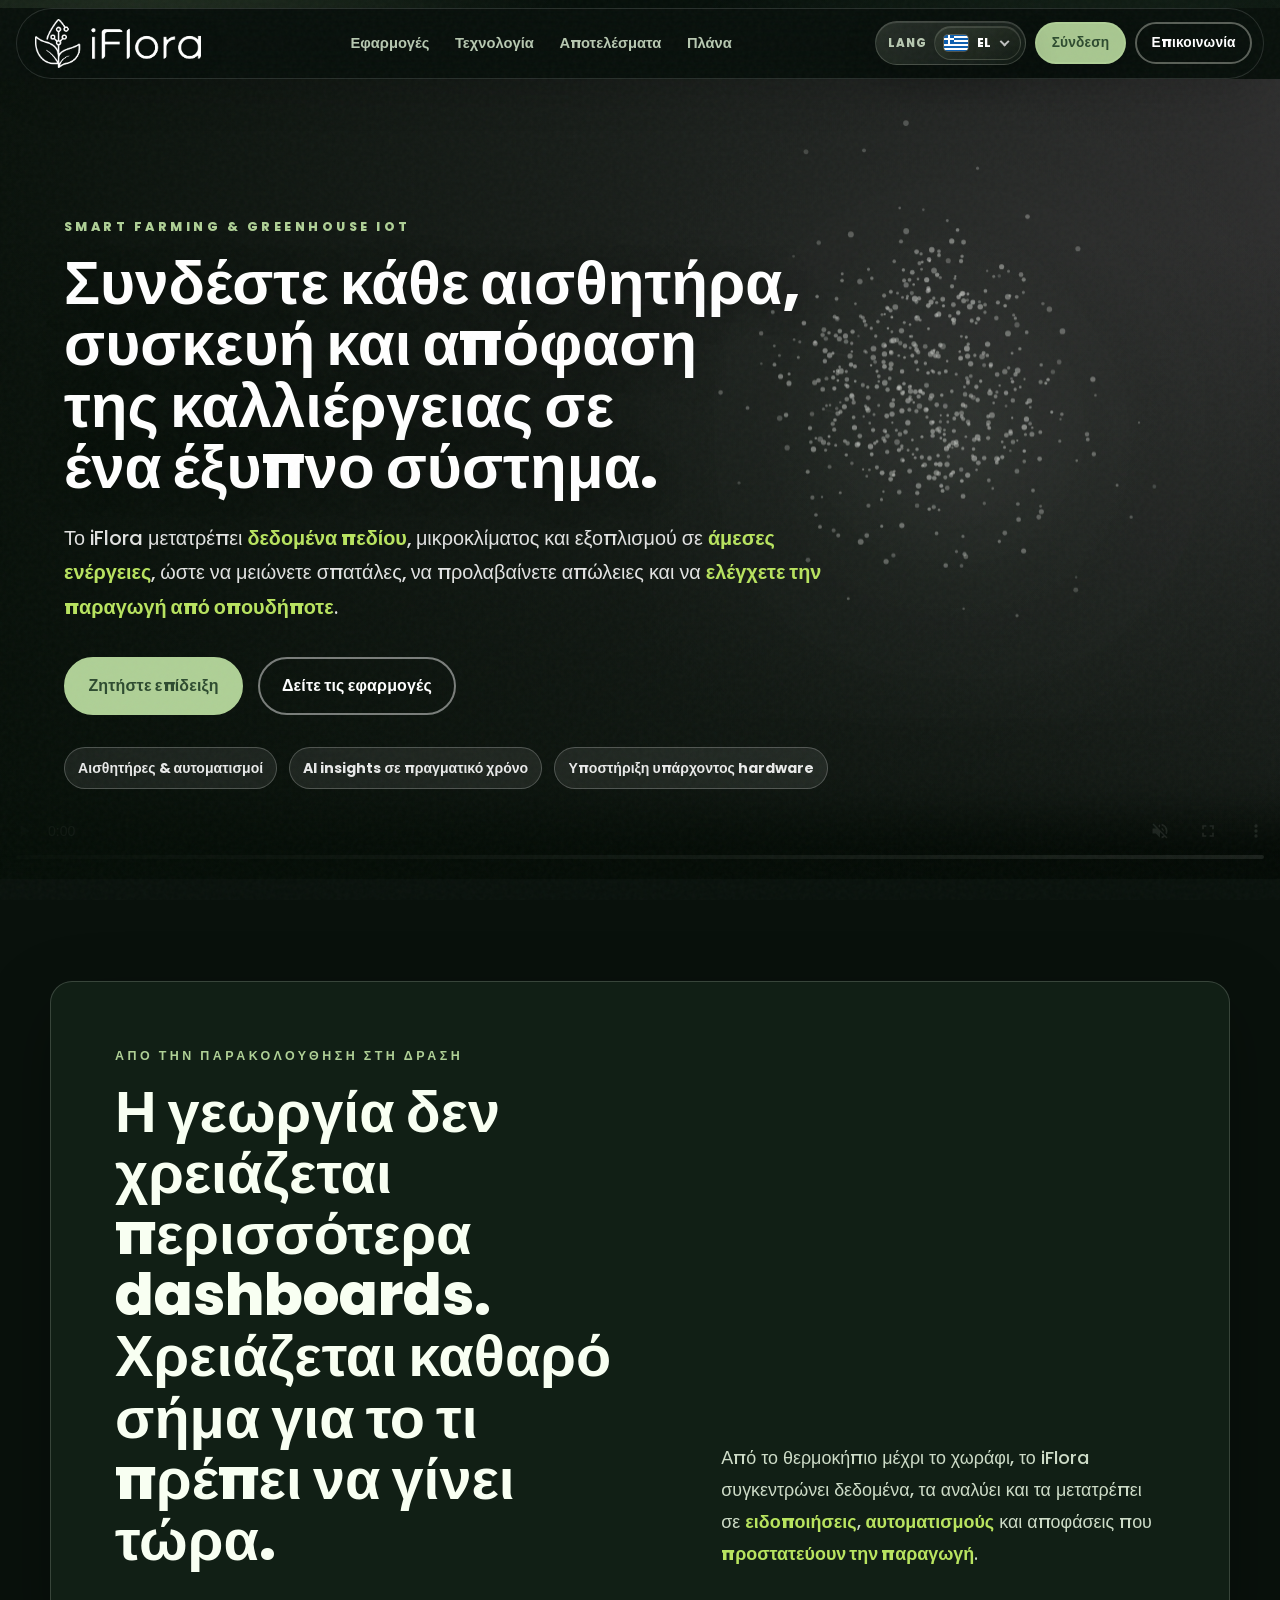
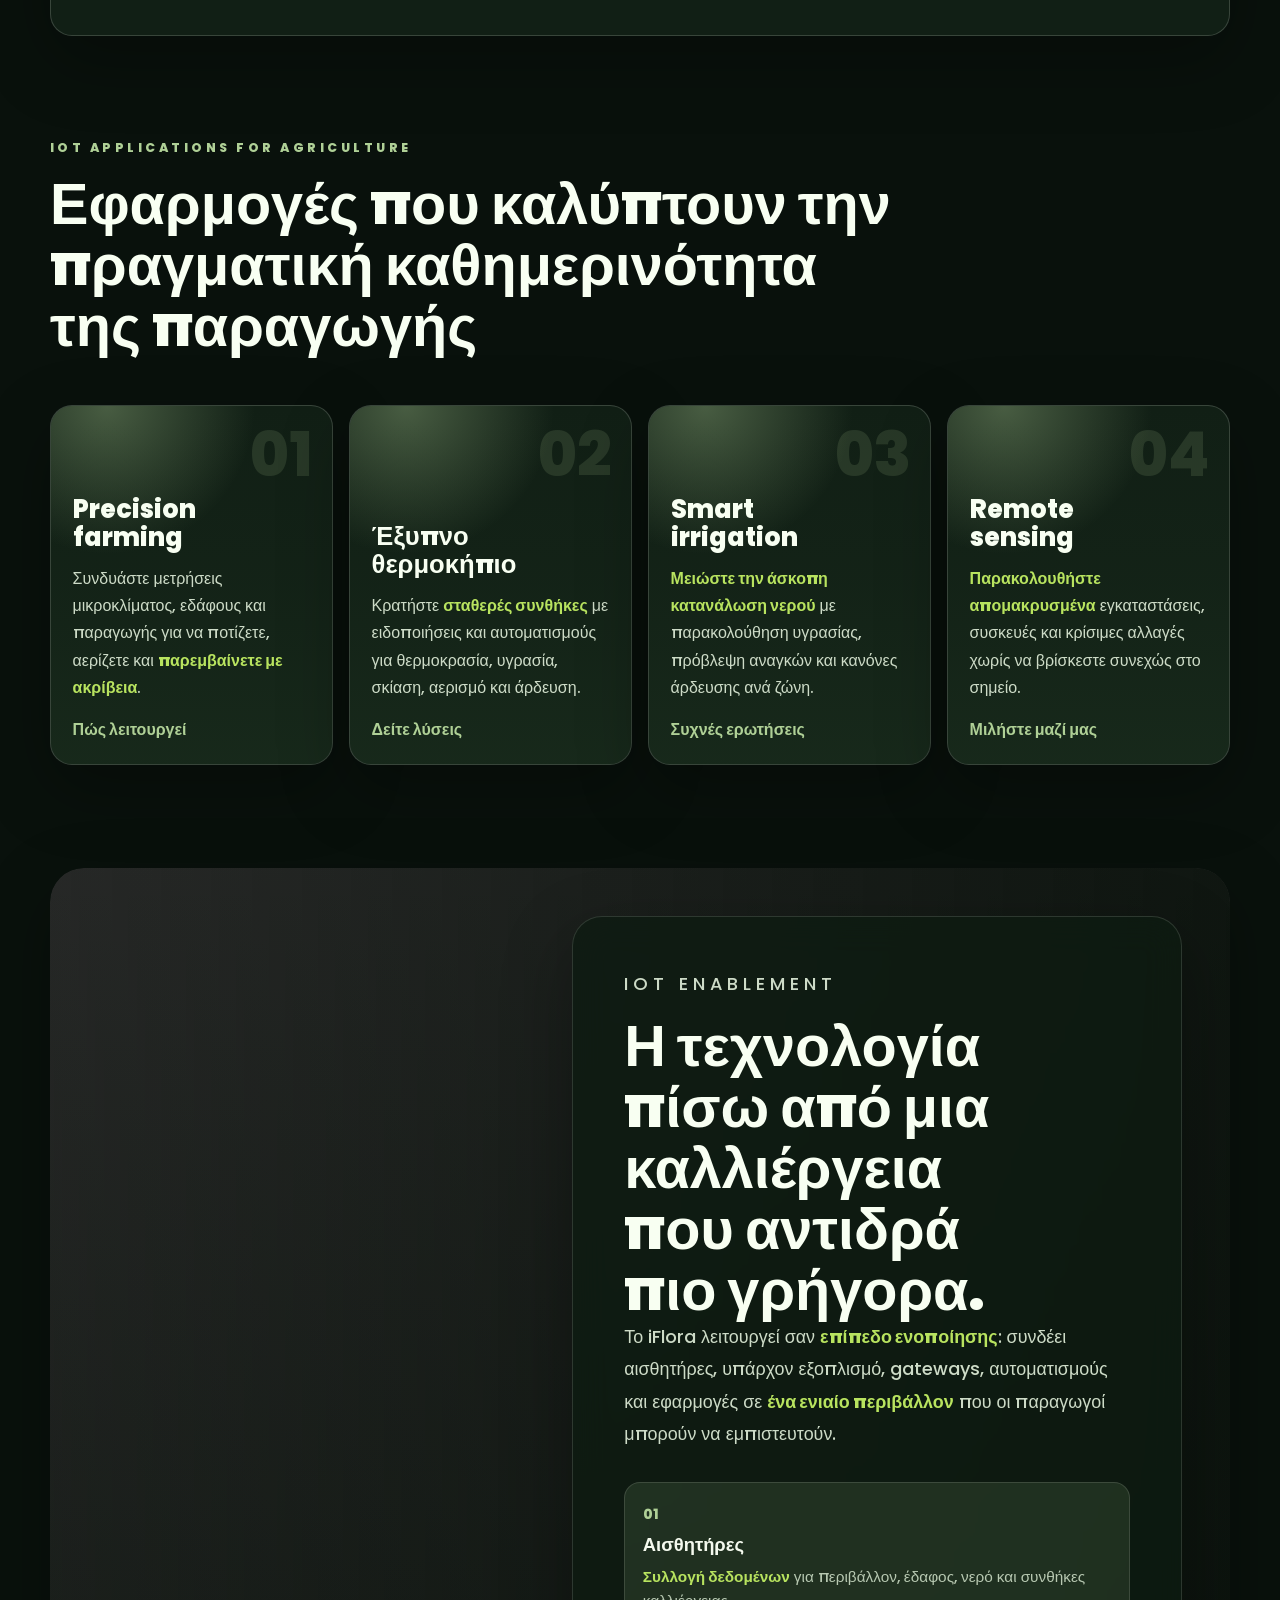
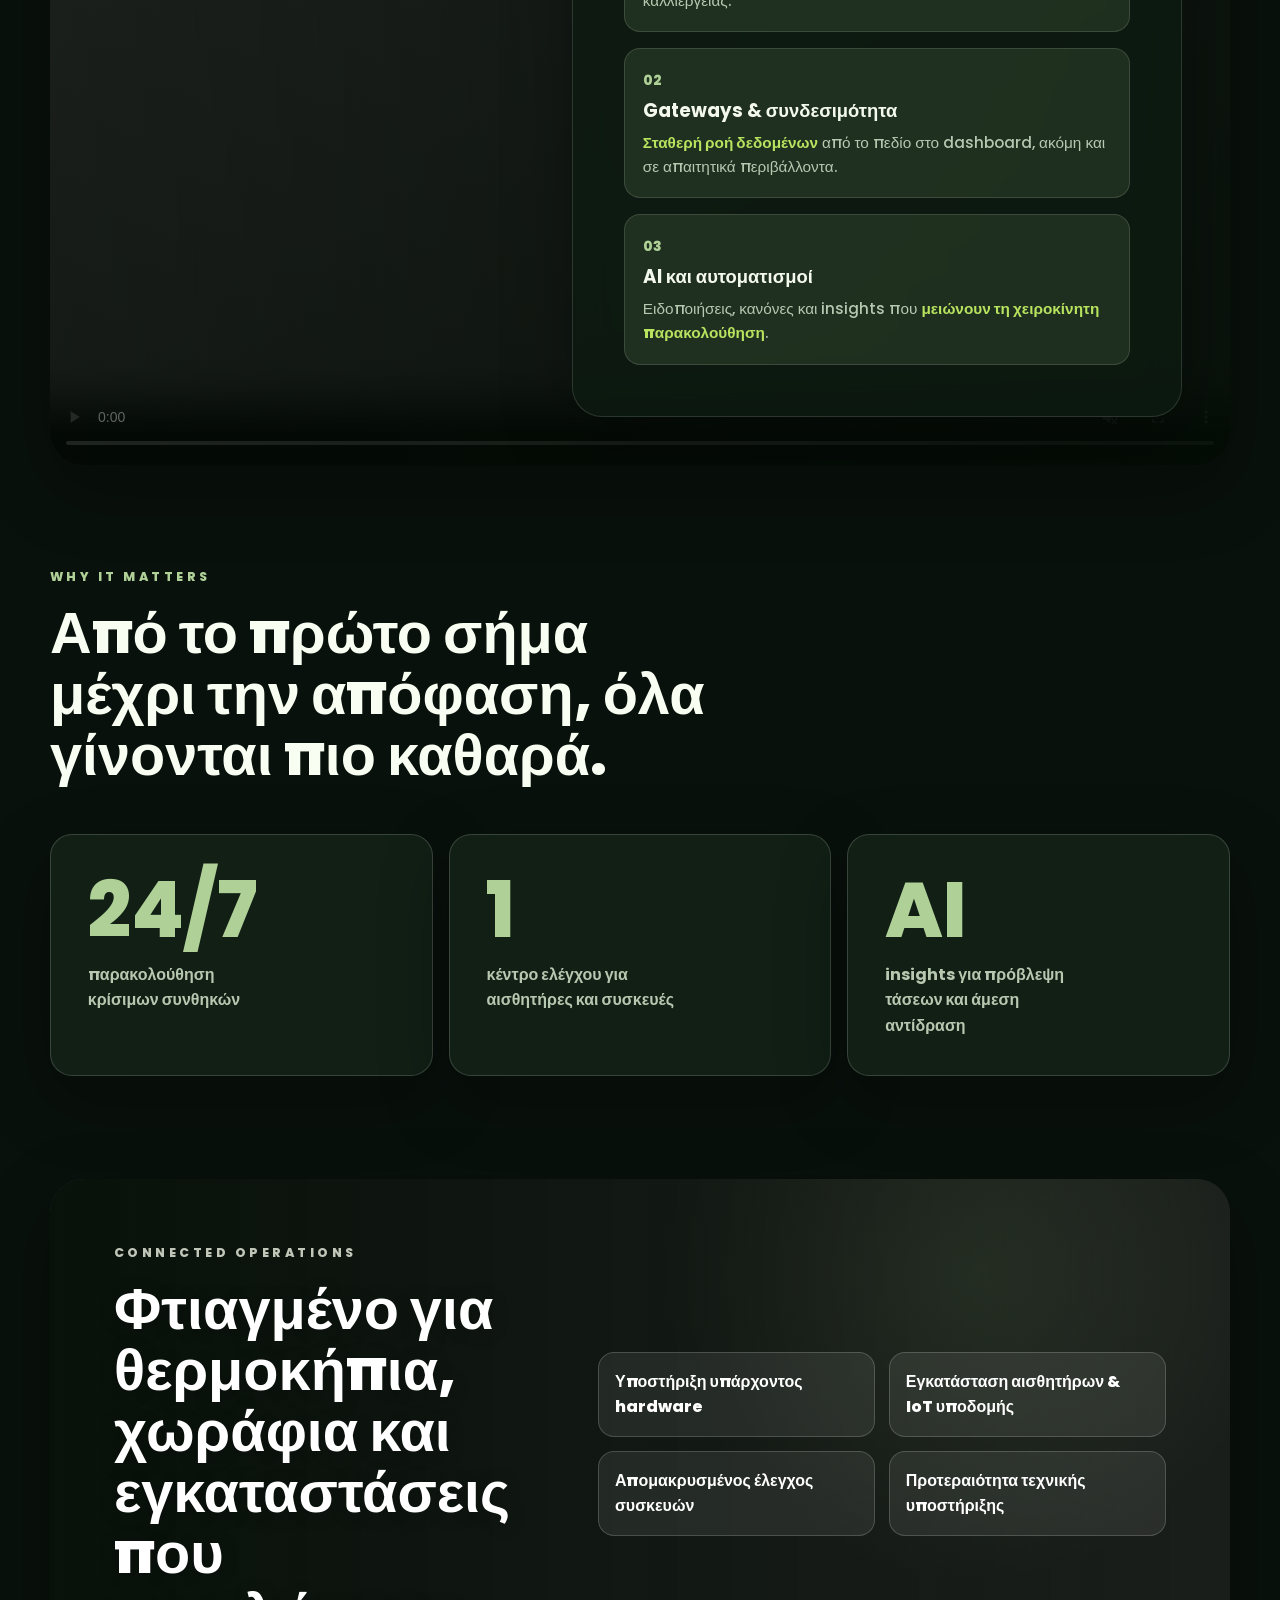
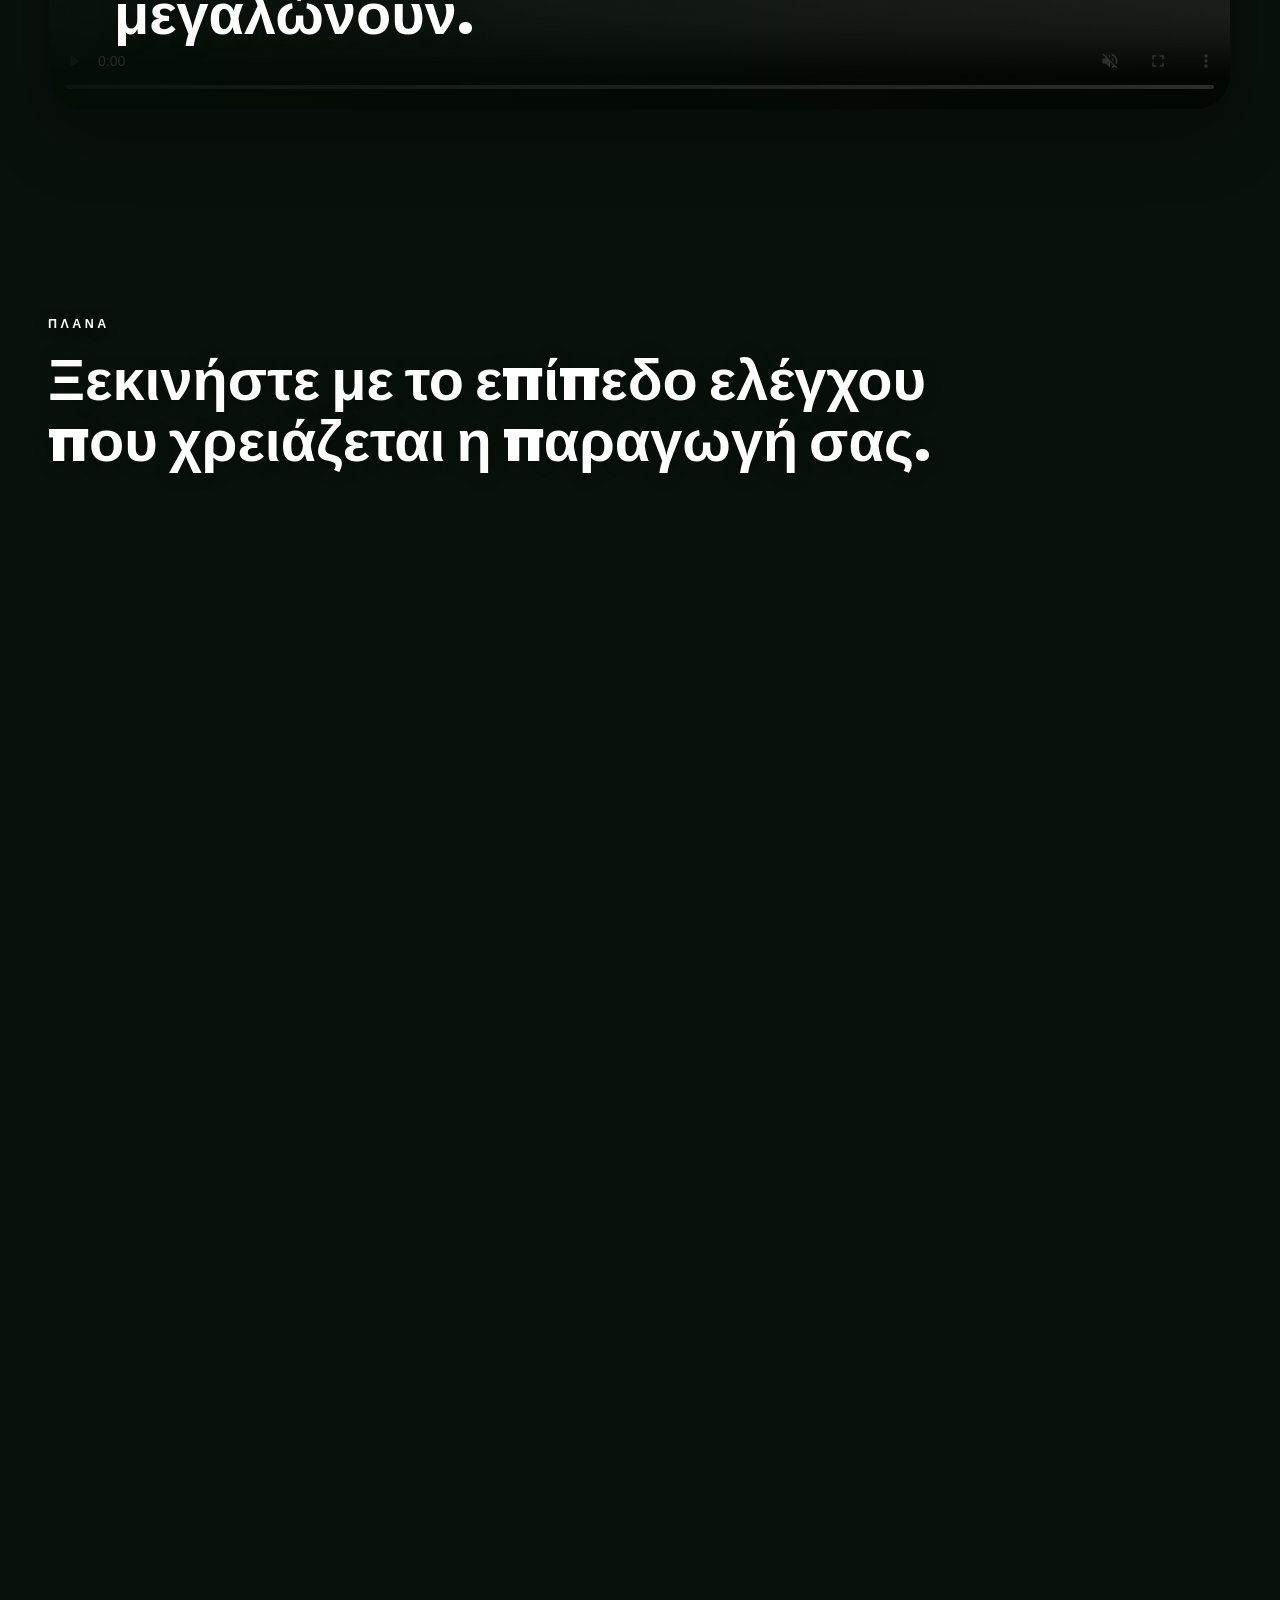
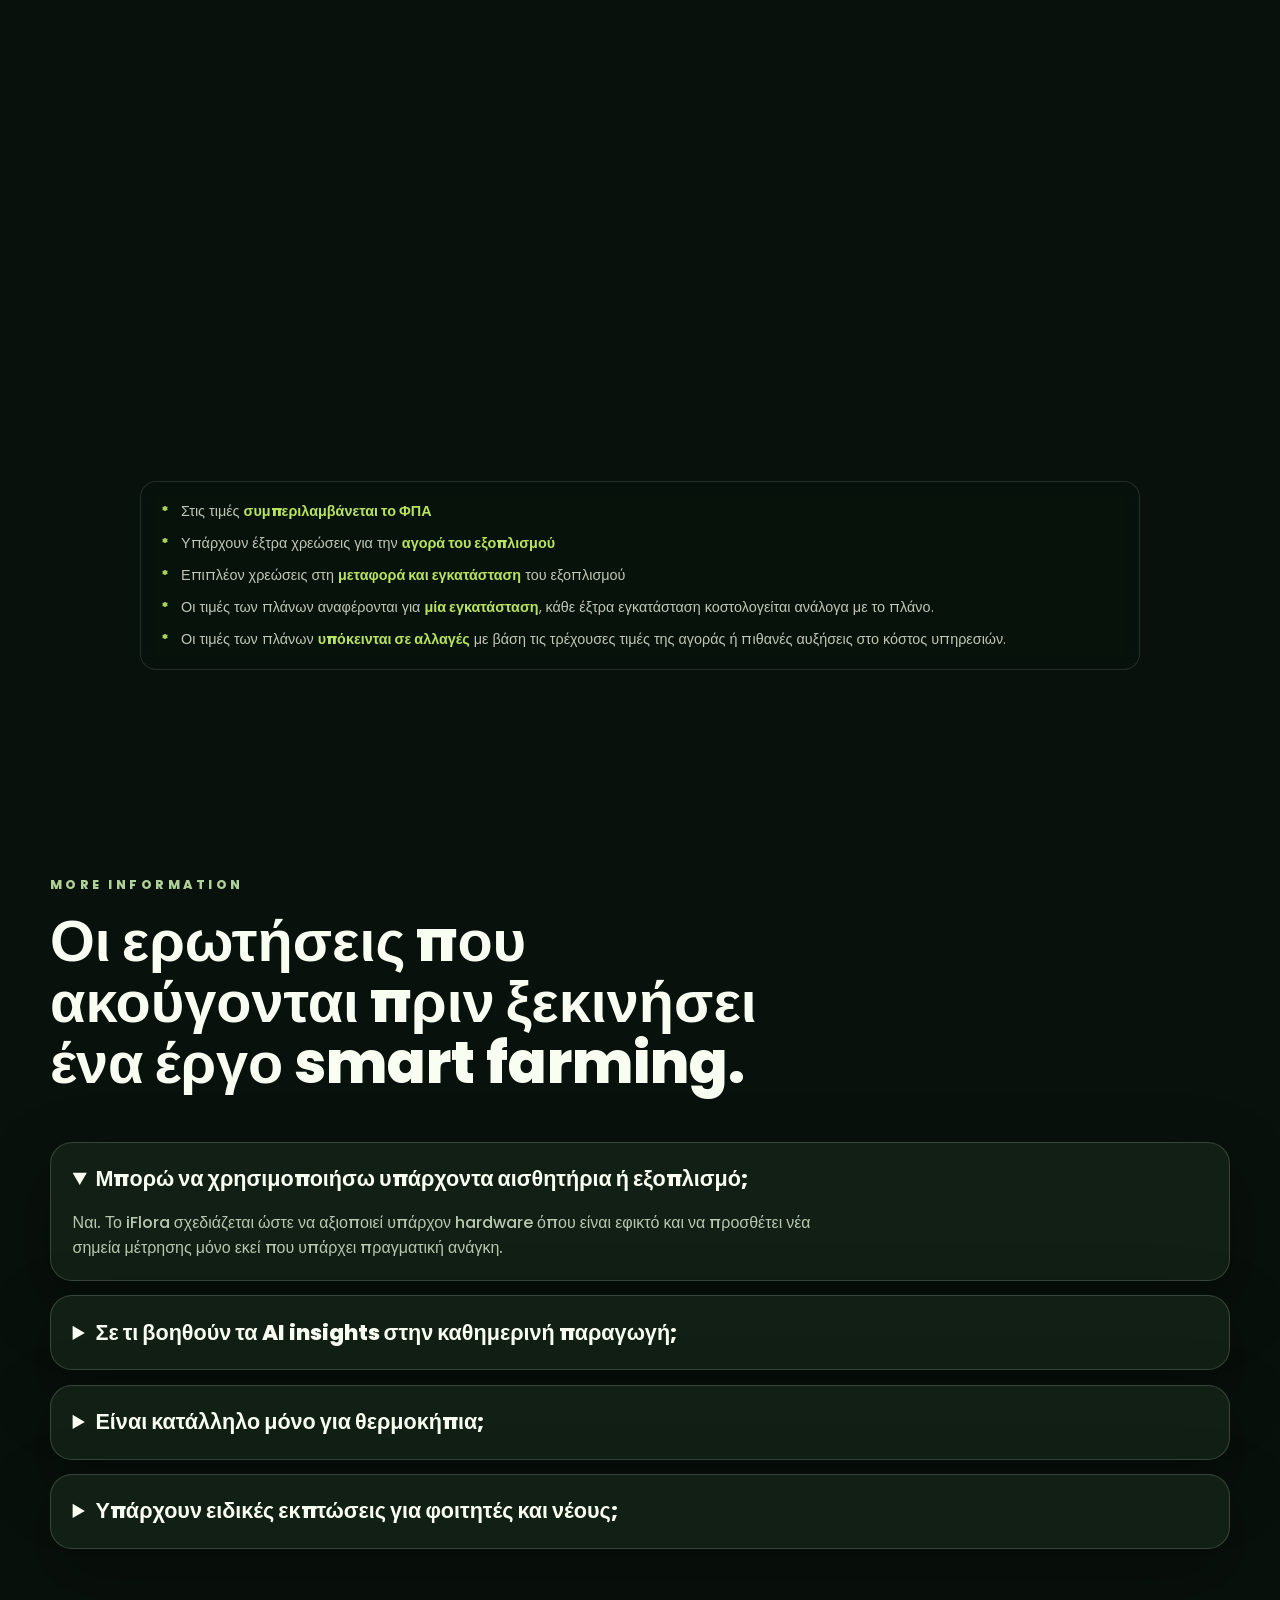
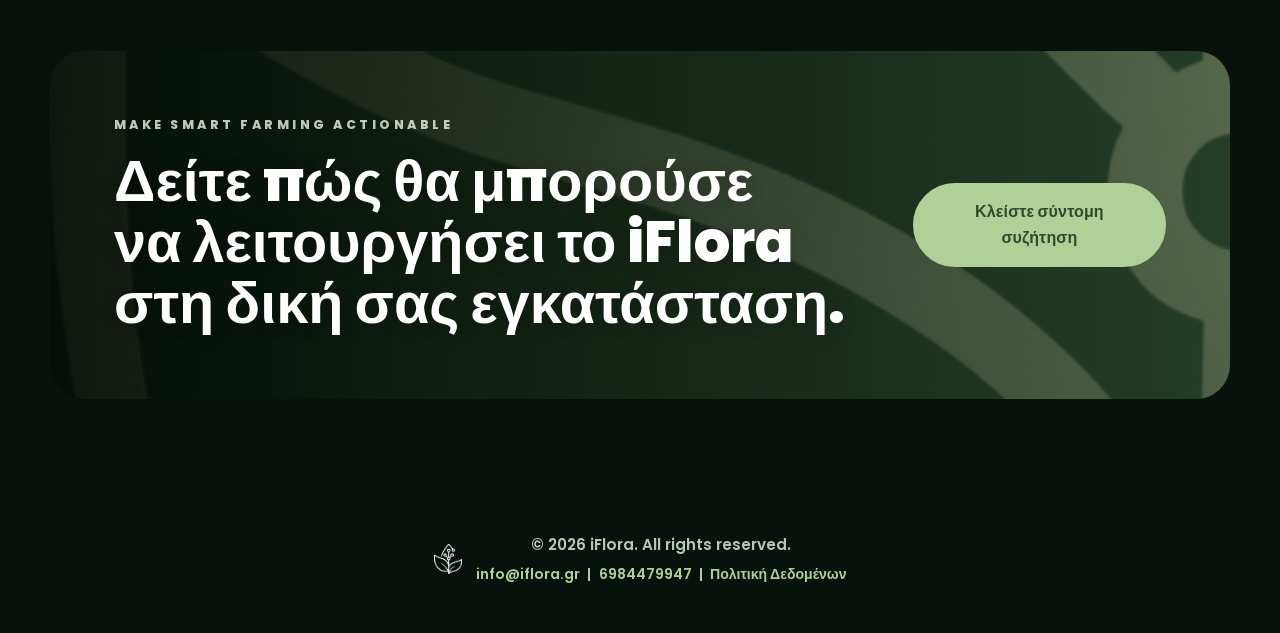
==== index.html @ 360d16e2 "Add accurate flag icons and English locale" ====
<!DOCTYPE html>
<html lang="el">

<head>
	<meta charset="UTF-8">
	<meta name="viewport" content="width=device-width, initial-scale=1.0">
	<title>iFlora | Smart Agriculture & Greenhouse IoT</title>
	<meta name="description" content="Ευφυής διαχείριση θερμοκηπίων και αγροτικών εγκαταστάσεων με αισθητήρες, αυτοματισμούς, AI insights και απομακρυσμένο έλεγχο.">
	<link rel="preconnect" href="https://fonts.googleapis.com">
	<link rel="preconnect" href="https://fonts.gstatic.com" crossorigin>
	<link href="https://fonts.googleapis.com/css2?family=Poppins:wght@300;400;500;600;700;800&display=swap" rel="stylesheet">
	<link rel="icon" type="image/png" href="media/iflora.png">
	<link rel="stylesheet" href="style.css?v=20260812-4">
</head>

<body>
	<div class="site-bg" aria-hidden="true"></div>
	<div class="noise-overlay" aria-hidden="true"></div>

	<header class="site-header">
		<a class="brand" href="#top" aria-label="iFlora home">
			<img src="media/iflora-logo-white.png" alt="iFlora">
		</a>
		<nav class="nav-links" id="primary-nav" aria-label="Primary navigation">
			<a href="#applications">Εφαρμογές</a>
			<a href="#stack">Τεχνολογία</a>
			<a href="#proof">Αποτελέσματα</a>
			<a href="#plans">Πλάνα</a>
			<a class="mobile-nav-login" href="https://dashboard.iflora.gr" rel="noopener" data-dashboard-login>Σύνδεση</a>
		</nav>
		<div class="header-actions">
			<div class="language-switcher" data-language-switcher role="group" aria-label="Language selector">
				<span class="language-switcher-label">Lang</span>
				<select class="language-select" data-language-select aria-label="Language" aria-hidden="true" tabindex="-1">
					<option value="el">EL</option>
					<option value="en">EN</option>
					<option value="bg">BG</option>
					<option value="sq">SQ</option>
					<option value="tr">TR</option>
					<option value="ro">RO</option>
					<option value="nl">NL</option>
					<option value="fr">FR</option>
					<option value="es">ES</option>
					<option value="it">IT</option>
				</select>
				<button class="language-button" type="button" aria-haspopup="listbox" aria-expanded="false" data-language-button>
					<span class="flag-icon flag-el" data-language-flag aria-hidden="true"></span>
					<span class="language-current-code" data-language-code>EL</span>
					<span class="language-chevron" aria-hidden="true"></span>
				</button>
				<div class="language-menu" role="listbox" data-language-menu></div>
			</div>
			<button class="menu-toggle" type="button" aria-controls="primary-nav" aria-expanded="false" aria-label="Άνοιγμα μενού">
				<span></span>
				<span></span>
				<span></span>
			</button>
			<a class="btn btn-small btn-login" href="https://dashboard.iflora.gr" rel="noopener" data-dashboard-login>Σύνδεση</a>
			<a class="btn btn-small btn-outline" href="contact.html">Επικοινωνία</a>
		</div>
	</header>

	<main id="top">
		<section class="hero-section">
			<video class="hero-video" src="media/drone-shot-crops.mp4" muted playsinline autoplay loop preload="auto" aria-hidden="true"></video>
			<div class="hero-overlay"></div>
			<iframe class="hero-blob-frame" src="logoswarm.html?v=20260812-3" title="iFlora live particle mark" aria-hidden="true" tabindex="-1"></iframe>
			<div class="hero-content reveal">
				<p class="eyebrow">SMART FARMING & GREENHOUSE IOT</p>
				<h2>Συνδέστε κάθε αισθητήρα, συσκευή και απόφαση της καλλιέργειας σε ένα έξυπνο σύστημα.</h2>
				<p class="hero-lede">Το iFlora μετατρέπει <strong class="keyword">δεδομένα πεδίου</strong>, μικροκλίματος και εξοπλισμού σε <strong class="keyword">άμεσες ενέργειες</strong>, ώστε να μειώνετε σπατάλες, να προλαβαίνετε απώλειες και να <strong class="keyword">ελέγχετε την παραγωγή από οπουδήποτε</strong>.</p>
				<div class="hero-actions">
					<a class="btn btn-primary" href="contact.html">Ζητήστε επίδειξη</a>
					<a class="btn btn-ghost" href="#applications">Δείτε τις εφαρμογές</a>
				</div>
				<ul class="hero-proof" aria-label="Βασικά οφέλη">
					<li>Αισθητήρες & αυτοματισμοί</li>
					<li>AI insights σε πραγματικό χρόνο</li>
					<li>Υποστήριξη υπάρχοντος hardware</li>
				</ul>
			</div>
		</section>

		<section class="intro-band reveal">
			<div>
				<p class="eyebrow">ΑΠΟ ΤΗΝ ΠΑΡΑΚΟΛΟΥΘΗΣΗ ΣΤΗ ΔΡΑΣΗ</p>
				<h2>Η γεωργία δεν χρειάζεται περισσότερα dashboards. Χρειάζεται καθαρό σήμα για το τι πρέπει να γίνει τώρα.</h2>
			</div>
			<p>Από το θερμοκήπιο μέχρι το χωράφι, το iFlora συγκεντρώνει δεδομένα, τα αναλύει και τα μετατρέπει σε <strong class="keyword">ειδοποιήσεις</strong>, <strong class="keyword">αυτοματισμούς</strong> και αποφάσεις που <strong class="keyword">προστατεύουν την παραγωγή</strong>.</p>
		</section>

		<section class="section-shell" id="applications">
			<div class="section-heading reveal">
				<p class="eyebrow">IOT APPLICATIONS FOR AGRICULTURE</p>
				<h2>Εφαρμογές που καλύπτουν την πραγματική καθημερινότητα της παραγωγής</h2>
			</div>
			<div class="application-grid">
				<article class="application-card reveal">
					<div class="card-number">01</div>
					<h3>Precision farming</h3>
					<p>Συνδυάστε μετρήσεις μικροκλίματος, εδάφους και παραγωγής για να ποτίζετε, αερίζετε και <strong class="keyword">παρεμβαίνετε με ακρίβεια</strong>.</p>
					<a href="#stack">Πώς λειτουργεί</a>
				</article>
				<article class="application-card reveal">
					<div class="card-number">02</div>
					<h3>Έξυπνο θερμοκήπιο</h3>
					<p>Κρατήστε <strong class="keyword">σταθερές συνθήκες</strong> με ειδοποιήσεις και αυτοματισμούς για θερμοκρασία, υγρασία, σκίαση, αερισμό και άρδευση.</p>
					<a href="#plans">Δείτε λύσεις</a>
				</article>
				<article class="application-card reveal">
					<div class="card-number">03</div>
					<h3>Smart irrigation</h3>
					<p><strong class="keyword">Μειώστε την άσκοπη κατανάλωση νερού</strong> με παρακολούθηση υγρασίας, πρόβλεψη αναγκών και κανόνες άρδευσης ανά ζώνη.</p>
					<a href="#faq">Συχνές ερωτήσεις</a>
				</article>
				<article class="application-card reveal">
					<div class="card-number">04</div>
					<h3>Remote sensing</h3>
					<p><strong class="keyword">Παρακολουθήστε απομακρυσμένα</strong> εγκαταστάσεις, συσκευές και κρίσιμες αλλαγές χωρίς να βρίσκεστε συνεχώς στο σημείο.</p>
					<a href="contact.html">Μιλήστε μαζί μας</a>
				</article>
			</div>
		</section>

		<section class="split-feature" id="stack">
			<div class="split-media reveal">
				<video src="media/greenhouse-mov.mp4" muted playsinline autoplay loop preload="auto" aria-label="iFlora greenhouse system preview"></video>
			</div>
			<div class="split-copy reveal">
				<p class="eyebrow">IOT ENABLEMENT</p>
				<h2>Η τεχνολογία πίσω από μια καλλιέργεια που αντιδρά πιο γρήγορα.</h2>
				<p>Το iFlora λειτουργεί σαν <strong class="keyword">επίπεδο ενοποίησης</strong>: συνδέει αισθητήρες, υπάρχον εξοπλισμό, gateways, αυτοματισμούς και εφαρμογές σε <strong class="keyword">ένα ενιαίο περιβάλλον</strong> που οι παραγωγοί μπορούν να εμπιστευτούν.</p>
				<div class="stack-list">
					<div>
						<span>01</span>
						<h3>Αισθητήρες</h3>
						<p><strong class="keyword">Συλλογή δεδομένων</strong> για περιβάλλον, έδαφος, νερό και συνθήκες καλλιέργειας.</p>
					</div>
					<div>
						<span>02</span>
						<h3>Gateways & συνδεσιμότητα</h3>
						<p><strong class="keyword">Σταθερή ροή δεδομένων</strong> από το πεδίο στο dashboard, ακόμη και σε απαιτητικά περιβάλλοντα.</p>
					</div>
					<div>
						<span>03</span>
						<h3>AI και αυτοματισμοί</h3>
						<p>Ειδοποιήσεις, κανόνες και insights που <strong class="keyword">μειώνουν τη χειροκίνητη παρακολούθηση</strong>.</p>
					</div>
				</div>
			</div>
		</section>

		<section class="proof-section" id="proof">
			<div class="section-heading reveal">
				<p class="eyebrow">WHY IT MATTERS</p>
				<h2>Από το πρώτο σήμα μέχρι την απόφαση, όλα γίνονται πιο καθαρά.</h2>
			</div>
			<div class="metric-grid">
				<div class="metric-card reveal">
					<strong>24/7</strong>
					<span>παρακολούθηση κρίσιμων συνθηκών</span>
				</div>
				<div class="metric-card reveal">
					<strong>1</strong>
					<span>κέντρο ελέγχου για αισθητήρες και συσκευές</span>
				</div>
				<div class="metric-card reveal">
					<strong>AI</strong>
					<span>insights για πρόβλεψη τάσεων και άμεση αντίδραση</span>
				</div>
			</div>
		</section>

		<section class="solution-strip">
			<video class="solution-strip-video" src="media/field-mov.mp4" muted playsinline autoplay loop preload="auto" aria-hidden="true"></video>
			<div class="solution-strip-shade" aria-hidden="true"></div>
			<div class="solution-copy reveal">
				<p class="eyebrow">CONNECTED OPERATIONS</p>
				<h2>Φτιαγμένο για θερμοκήπια, χωράφια και εγκαταστάσεις που μεγαλώνουν.</h2>
			</div>
			<div class="solution-list reveal">
				<a href="contact.html">Υποστήριξη υπάρχοντος hardware</a>
				<a href="contact.html">Εγκατάσταση αισθητήρων & IoT υποδομής</a>
				<a href="contact.html">Απομακρυσμένος έλεγχος συσκευών</a>
				<a href="contact.html">Προτεραιότητα τεχνικής υποστήριξης</a>
			</div>
		</section>

		<section class="plans-section" id="plans">
			<video class="plans-bg-video" src="media/drone-shot-crops.mp4" muted playsinline autoplay loop preload="auto" aria-hidden="true"></video>
			<div class="plans-bg-shade" aria-hidden="true"></div>
			<div class="plans-inner">
				<div class="section-heading reveal">
					<p class="eyebrow">ΠΛΑΝΑ</p>
					<h2>Ξεκινήστε με το επίπεδο ελέγχου που χρειάζεται η παραγωγή σας.</h2>
				</div>
				<div class="plan-grid">
					<article class="plan-card reveal">
						<div class="plan-card-bg plan-bg-growth" aria-hidden="true"></div>
						<div class="card-shine" aria-hidden="true"></div>
						<div class="plan-zone-top">
							<h3 class="luxury-title"><strong>Beginner</strong></h3>
							<p class="subtext">Ιδανικό για ξεκίνημα</p>
							<a class="btn btn-primary full-width" href="contact.html">Ζητήστε προσφορά</a>
						</div>
						<div class="plan-zone-bottom">
							<ul>
								<li>Δεδομένα σε πραγματικό χρόνο</li>
								<li>Αναλύσεις δεδομένων αισθητήρων</li>
								<li>Αναλύσεις περιβαλλοντικών δεδομένων</li>
								<li>Αναλύσεις ενέργειας &amp; νερού</li>
								<li>Συμβουλές AI Agent (Insights)</li>
								<li>Αντίγραφα ασφαλείας</li>
								<li>Συνομιλία στο B2B Marketplace</li>
								<li class="disabled">Συνομιλία με AI Agent</li>
								<li class="disabled">Επικοινωνία με Γεωπόνο</li>
								<li class="disabled">Telegram &amp; Έξυπνες Ειδοποιήσεις</li>
								<li class="disabled">Εγκατάσταση Αισθητήρων</li>
								<li class="disabled">Μελλοντικές προβλέψεις</li>
								<li class="disabled">Έξυπνοι αυτοματισμοί &amp; Έλεγχος</li>
							</ul>
						</div>
					</article>
					<article class="plan-card featured reveal">
						<div class="plan-card-bg plan-bg-elite" aria-hidden="true"></div>
						<div class="card-shine" aria-hidden="true"></div>
						<div class="plan-zone-top">
							<h3 class="luxury-title"><strong>Standard</strong></h3>
							<p class="subtext">Η πιο ισορροπημένη επιλογή</p>
							<a class="btn btn-primary full-width" href="contact.html">Ζητήστε προσφορά</a>
						</div>
						<div class="plan-zone-bottom">
							<ul>
								<li>Δεδομένα σε πραγματικό χρόνο</li>
								<li>Αναλύσεις δεδομένων αισθητήρων</li>
								<li>Ανάλυση περιβάλλοντος (Εξατομικευμένα)</li>
								<li>Αναλύσεις ενέργειας &amp; νερού</li>
								<li>Συμβουλές AI Agent (Insights)</li>
								<li>Αντίγραφα ασφαλείας</li>
								<li>Συνομιλία στο B2B Marketplace</li>
								<li>Συνομιλία με AI Agent (50 μηνύματα)</li>
								<li>Επικοινωνία με Γεωπόνο (1 ώρα/μήνα)</li>
								<li>Telegram &amp; Έξυπνες Ειδοποιήσεις</li>
								<li>Εγκατάσταση Αισθητήρων (Απλή)</li>
								<li class="disabled">Μελλοντικές προβλέψεις</li>
								<li class="disabled">Έξυπνοι αυτοματισμοί &amp; Έλεγχος</li>
							</ul>
						</div>
					</article>
					<article class="plan-card reveal">
						<div class="plan-card-bg plan-bg-pro" aria-hidden="true"></div>
						<div class="card-shine" aria-hidden="true"></div>
						<div class="plan-zone-top">
							<h3 class="luxury-title"><strong>Professional</strong></h3>
							<p class="subtext">Για απαιτητικές εγκαταστάσεις</p>
							<a class="btn btn-primary full-width" href="contact.html">Ζητήστε προσφορά</a>
						</div>
						<div class="plan-zone-bottom">
							<ul>
								<li>Δεδομένα σε πραγματικό χρόνο</li>
								<li>Αναλύσεις δεδομένων αισθητήρων</li>
								<li>Ανάλυση περιβάλλοντος (Εξατομικευμένα και προβλέψεις)</li>
								<li>Αναλύσεις ενέργειας &amp; νερού</li>
								<li>Συμβουλές AI Agent (Insights)</li>
								<li>Αντίγραφα ασφαλείας</li>
								<li>Συνομιλία στο B2B Marketplace</li>
								<li>Συνομιλία με AI Agent (Απεριόριστα)</li>
								<li>Επικοινωνία με Γεωπόνο (1 ώρα/μήνα)</li>
								<li>Telegram &amp; Έξυπνες Ειδοποιήσεις</li>
								<li>Εγκατάσταση Αισθητήρων (Προτεραιότητα)</li>
								<li>Μελλοντικές προβλέψεις</li>
								<li>Έξυπνοι αυτοματισμοί &amp; Έλεγχος</li>
							</ul>
						</div>
					</article>
				</div>
				<section class="discount-programs reveal" aria-labelledby="discount-programs-title">
					<div class="future-graphic" aria-hidden="true">
						<span class="future-sun"></span>
						<span class="future-field field-one"></span>
						<span class="future-field field-two"></span>
						<span class="future-field field-three"></span>
						<span class="future-sprout sprout-one"><i></i></span>
						<span class="future-sprout sprout-two"><i></i></span>
						<span class="future-sprout sprout-three"><i></i></span>
					</div>
					<div class="discount-programs-heading">
						<p class="eyebrow">ΜΑΖΙ ΚΑΛΛΙΕΡΓΟΥΜΕ ΤΟ ΑΥΡΙΟ</p>
						<h3 id="discount-programs-title">Χτίζουμε μαζί το μέλλον της γεωπονίας.</h3>
						<p>Οι νέες ιδέες χρειάζονται χώρο για να ριζώσουν. Γι’ αυτό στηρίζουμε τους φοιτητές και τη νέα γενιά παραγωγών με ουσιαστικές εκπτώσεις σε όλα τα πλάνα iFlora.</p>
						<p class="future-motto">Η γνώση συναντά την τεχνολογία. Η δική σας αρχή γίνεται η κοινή μας εξέλιξη.</p>
					</div>
					<div class="discount-grid">
						<article class="discount-card">
							<div class="discount-card-top">
								<span class="discount-icon discount-icon-student" aria-hidden="true"><span>ST</span></span>
								<div>
									<p class="discount-label">Student</p>
									<h4>Φοιτητική έκπτωση</h4>
								</div>
							</div>
							<p class="discount-card-motto">«Σπουδάζετε το αύριο. Εμείς σας βοηθάμε να το καλλιεργήσετε.»</p>
							<p class="discount-duration">Ισχύει μέχρι την ολοκλήρωση των σπουδών.</p>
							<div class="discount-rates" aria-label="Ποσοστά φοιτητικής έκπτωσης ανά πλάνο">
								<span><small>Beginner</small><strong>−23%</strong></span>
								<span><small>Standard</small><strong>−22%</strong></span>
								<span><small>Professional</small><strong>−15%</strong></span>
							</div>
						</article>
						<article class="discount-card nextgen">
							<div class="discount-card-top">
								<span class="discount-icon discount-icon-nextgen" aria-hidden="true"><span>30</span></span>
								<div>
									<p class="discount-label">iFlora NextGen</p>
									<h4>Έκπτωση για νέους κάτω των 30</h4>
								</div>
							</div>
							<p class="discount-card-motto">«Η επόμενη γενιά της γεωπονίας ξεκινά σήμερα — μαζί.»</p>
							<p class="discount-duration">Για μη φοιτητές κάτω των 30 ετών, για 2 χρόνια.</p>
							<div class="discount-rates" aria-label="Ποσοστά έκπτωσης iFlora NextGen ανά πλάνο">
								<span><small>Beginner</small><strong>−12%</strong></span>
								<span><small>Standard</small><strong>−11%</strong></span>
								<span><small>Professional</small><strong>−10%</strong></span>
							</div>
						</article>
					</div>
					<div class="discount-action">
						<div>
							<strong>Το πρώτο βήμα δεν χρειάζεται να το κάνετε μόνοι.</strong>
							<span>Ελάτε να σχεδιάσουμε μαζί μια πιο έξυπνη, βιώσιμη καλλιέργεια.</span>
						</div>
						<a class="discount-cta" href="contact.html">Μεγαλώνουμε μαζί</a>
					</div>
				</section>
				<div class="plans-notes">
					<p><span aria-hidden="true">*</span><span>Στις τιμές <strong class="keyword">συμπεριλαμβάνεται το ΦΠΑ</strong></span></p>
					<p><span aria-hidden="true">*</span><span>Υπάρχουν έξτρα χρεώσεις για την <strong class="keyword">αγορά του εξοπλισμού</strong></span></p>
					<p><span aria-hidden="true">*</span><span>Επιπλέον χρεώσεις στη <strong class="keyword">μεταφορά και εγκατάσταση</strong> του εξοπλισμού</span></p>
					<p><span aria-hidden="true">*</span><span>Οι τιμές των πλάνων αναφέρονται για <strong class="keyword">μία εγκατάσταση</strong>, κάθε έξτρα εγκατάσταση κοστολογείται ανάλογα με το πλάνο.</span></p>
					<p><span aria-hidden="true">*</span><span>Οι τιμές των πλάνων <strong class="keyword">υπόκεινται σε αλλαγές</strong> με βάση τις τρέχουσες τιμές της αγοράς ή πιθανές αυξήσεις στο κόστος υπηρεσιών.</span></p>
				</div>
			</div>
		</section>

		<section class="faq-section" id="faq">
			<div class="section-heading reveal">
				<p class="eyebrow">MORE INFORMATION</p>
				<h2>Οι ερωτήσεις που ακούγονται πριν ξεκινήσει ένα έργο smart farming.</h2>
			</div>
			<div class="faq-grid">
				<details class="reveal" open>
					<summary>Μπορώ να χρησιμοποιήσω υπάρχοντα αισθητήρια ή εξοπλισμό;</summary>
					<p>Ναι. Το iFlora σχεδιάζεται ώστε να αξιοποιεί υπάρχον hardware όπου είναι εφικτό και να προσθέτει νέα σημεία μέτρησης μόνο εκεί που υπάρχει πραγματική ανάγκη.</p>
				</details>
				<details class="reveal">
					<summary>Σε τι βοηθούν τα AI insights στην καθημερινή παραγωγή;</summary>
					<p>Βοηθούν να εντοπίζετε τάσεις και ασυνήθιστες μεταβολές νωρίτερα, ώστε να αντιδράτε πριν η κατάσταση επηρεάσει την απόδοση ή την ποιότητα.</p>
				</details>
				<details class="reveal">
					<summary>Είναι κατάλληλο μόνο για θερμοκήπια;</summary>
					<p>Όχι. Η ίδια λογική εφαρμόζεται σε θερμοκήπια, χωράφια, ζώνες άρδευσης και απομακρυσμένες αγροτικές εγκαταστάσεις.</p>
				</details>
				<details class="reveal">
					<summary>Υπάρχουν ειδικές εκπτώσεις για φοιτητές και νέους;</summary>
					<p>Ναι. Οι φοιτητές λαμβάνουν έκπτωση 23% στο Beginner, 22% στο Standard και 15% στο Professional μέχρι να ολοκληρώσουν τις σπουδές τους. Το iFlora NextGen προσφέρει σε μη φοιτητές κάτω των 30 ετών έκπτωση 12%, 11% και 10% αντίστοιχα, για 2 χρόνια.</p>
				</details>
			</div>
		</section>

		<section class="final-cta reveal">
			<div>
				<p class="eyebrow">MAKE SMART FARMING ACTIONABLE</p>
				<h2>Δείτε πώς θα μπορούσε να λειτουργήσει το iFlora στη δική σας εγκατάσταση.</h2>
			</div>
			<a class="btn btn-primary" href="contact.html">Κλείστε σύντομη συζήτηση</a>
		</section>
	</main>

	<footer class="site-footer">
		<img src="media/iflora2.png" alt="iFlora">
		<div class="footer-copy">
			<p>© 2026 iFlora. All rights reserved.</p>
			<div class="footer-contact" aria-label="Στοιχεία επικοινωνίας">
				<a href="mailto:info@iflora.gr">info@iflora.gr</a>
				<span aria-hidden="true">|</span>
				<a href="tel:+306984479947">6984479947</a>
				<span aria-hidden="true">|</span>
				<a href="politiki-dedomenon.html">Πολιτική Δεδομένων</a>
			</div>
		</div>
	</footer>

	<script src="i18n-en.js?v=20260812-4"></script>
	<script src="i18n.js?v=20260812-4"></script>
	<script src="script.js?v=20260812-4"></script>
</body>

</html>
---- style.css ----
:root {
	--forest: #2d4b2f;
	--leaf: #597b5b;
	--sage: #afd096;
	--cream: #09110c;
	--mist: #111f15;
	--olive: #7f966d;
	--ink: #f4f9ee;
	--muted: #b7c8b1;
	--white: #ffffff;
	--panel: rgba(17, 31, 21, 0.72);
	--panel-strong: rgba(20, 35, 24, 0.92);
	--border: rgba(229, 237, 232, 0.14);
	--shadow: 0 24px 70px rgba(0, 0, 0, 0.3);
	--radius: 22px;
	--max: 1180px;
	font-family: "Poppins", -apple-system, BlinkMacSystemFont, "Segoe UI", sans-serif;
	color: var(--ink);
	background: var(--cream);
}

* {
	box-sizing: border-box;
	margin: 0;
	padding: 0;
}

html {
	scroll-behavior: smooth;
}

body {
	min-height: 100vh;
	background: var(--cream);
	color: var(--ink);
	line-height: 1.6;
	-webkit-font-smoothing: antialiased;
	text-rendering: optimizeLegibility;
	transition: color 0.8s ease, background 0.8s ease;
}

body::selection {
	background: var(--sage);
	color: var(--forest);
}

a {
	color: inherit;
	text-decoration: none;
}

img,
video {
	display: block;
	max-width: 100%;
}

.site-bg {
	position: fixed;
	inset: 0;
	z-index: -2;
	background:
		radial-gradient(circle at 12% 12%, rgba(175, 208, 150, 0.18), transparent 30%),
		radial-gradient(circle at 86% 18%, rgba(89, 123, 91, 0.18), transparent 32%),
		linear-gradient(180deg, #07100b 0%, #0e1a12 52%, #172716 100%);
	transition: opacity 0.8s ease, background 0.8s ease;
}

.noise-overlay {
	position: fixed;
	inset: 0;
	z-index: 20;
	pointer-events: none;
	opacity: 0.035;
	background-image: url("data:image/svg+xml,%3Csvg viewBox='0 0 256 256' xmlns='http://www.w3.org/2000/svg'%3E%3Cfilter id='noise'%3E%3CfeTurbulence type='fractalNoise' baseFrequency='0.8' numOctaves='4' stitchTiles='stitch'/%3E%3C/filter%3E%3Crect width='100%25' height='100%25' filter='url(%23noise)'/%3E%3C/svg%3E");
}

.site-header {
	position: sticky;
	top: 8px;
	z-index: 10;
	display: flex;
	align-items: center;
	justify-content: space-between;
	gap: 1.25rem;
	width: min(calc(100% - 32px), 1280px);
	margin: 8px auto 0;
	padding: 0.46rem 0.68rem;
	border: 1px solid var(--border);
	border-radius: 999px;
	background: rgba(9, 17, 12, 0.76);
	backdrop-filter: blur(18px);
	-webkit-backdrop-filter: blur(18px);
	box-shadow: 0 14px 40px rgba(0, 0, 0, 0.16);
}

.site-header.is-scrolled {
	background: rgba(9, 17, 12, 0.92);
	box-shadow: 0 18px 48px rgba(0, 0, 0, 0.22);
}

.brand {
	display: inline-flex;
	align-items: center;
	min-width: clamp(8.6rem, 13vw, 12rem);
	padding: 0.18rem 0.42rem;
	border-radius: 999px;
	background: transparent;
}

.brand img {
	width: clamp(8.6rem, 13vw, 12rem);
	height: auto;
	object-fit: contain;
	filter: drop-shadow(0 1px 10px rgba(0, 0, 0, 0.3));
}

.nav-links {
	display: flex;
	align-items: center;
	gap: clamp(0.8rem, 2vw, 1.8rem);
	color: var(--muted);
	font-size: 0.92rem;
	font-weight: 700;
}

.nav-links a {
	transition: color 0.25s ease;
}

.nav-links a:hover {
	color: var(--sage);
}

.mobile-nav-login {
	display: none;
}

.header-actions {
	display: flex;
	align-items: center;
	gap: 0.6rem;
}

.language-switcher {
	position: relative;
	display: inline-flex;
	align-items: center;
	gap: 0.42rem;
	min-height: 44px;
	padding: 0.24rem;
	border: 1px solid rgba(245, 250, 233, 0.18);
	border-radius: 999px;
	background:
		linear-gradient(145deg, rgba(245, 250, 233, 0.13), rgba(245, 250, 233, 0.04)),
		rgba(9, 17, 12, 0.54);
	box-shadow:
		0 14px 34px rgba(0, 0, 0, 0.22),
		inset 0 1px 0 rgba(255, 255, 255, 0.12);
	color: var(--white);
	font-size: 0.72rem;
	font-weight: 800;
	letter-spacing: 0.08em;
	text-transform: uppercase;
	backdrop-filter: blur(18px);
	-webkit-backdrop-filter: blur(18px);
}

.language-switcher-label {
	padding-left: 0.55rem;
	color: var(--muted);
}

.language-select {
	position: absolute;
	width: 1px;
	height: 1px;
	margin: -1px;
	overflow: hidden;
	clip: rect(0 0 0 0);
	clip-path: inset(50%);
	white-space: nowrap;
	border: 0;
	padding: 0;
}

.language-button {
	display: inline-flex;
	align-items: center;
	gap: 0.48rem;
	min-height: 34px;
	padding: 0 0.72rem 0 0.58rem;
	border: 1px solid rgba(245, 250, 233, 0.14);
	border-radius: 999px;
	background:
		linear-gradient(145deg, rgba(245, 250, 233, 0.15), rgba(245, 250, 233, 0.045)),
		rgba(7, 16, 9, 0.76);
	color: var(--white);
	cursor: pointer;
	outline: none;
	font: inherit;
	letter-spacing: 0.08em;
	text-transform: uppercase;
	box-shadow: inset 0 1px 0 rgba(255, 255, 255, 0.12);
	transition: border-color 0.2s ease, background 0.2s ease, transform 0.2s ease;
}

.language-button:hover,
.language-button:focus-visible {
	border-color: rgba(175, 208, 150, 0.55);
	background:
		linear-gradient(145deg, rgba(175, 208, 150, 0.18), rgba(245, 250, 233, 0.06)),
		rgba(7, 16, 9, 0.86);
}

.language-button:active {
	transform: translateY(1px);
}

.language-current-code {
	min-width: 2ch;
}

.language-chevron {
	width: 0.45rem;
	height: 0.45rem;
	border-right: 2px solid currentColor;
	border-bottom: 2px solid currentColor;
	transform: translateY(-0.12rem) rotate(45deg);
	opacity: 0.72;
	transition: transform 0.22s ease, opacity 0.22s ease;
}

.language-switcher.is-open .language-chevron {
	transform: translateY(0.1rem) rotate(225deg);
	opacity: 1;
}

.language-menu {
	position: absolute;
	top: calc(100% + 0.65rem);
	right: 0;
	z-index: 80;
	display: grid;
	gap: 0.22rem;
	min-width: 13.2rem;
	padding: 0.48rem;
	border: 1px solid rgba(245, 250, 233, 0.16);
	border-radius: 20px;
	background:
		linear-gradient(145deg, rgba(245, 250, 233, 0.1), rgba(245, 250, 233, 0.035)),
		rgba(8, 17, 11, 0.94);
	box-shadow:
		0 24px 55px rgba(0, 0, 0, 0.34),
		inset 0 1px 0 rgba(255, 255, 255, 0.1);
	backdrop-filter: blur(22px);
	-webkit-backdrop-filter: blur(22px);
	opacity: 0;
	pointer-events: none;
	transform: translateY(-7px) scale(0.98);
	transform-origin: top right;
	transition: opacity 0.22s ease, transform 0.22s ease;
}

.language-switcher.is-open .language-menu {
	opacity: 1;
	pointer-events: auto;
	transform: translateY(0) scale(1);
}

.language-option {
	display: flex;
	align-items: center;
	gap: 0.65rem;
	width: 100%;
	min-height: 40px;
	padding: 0.52rem 0.62rem;
	border: 0;
	border-radius: 14px;
	background: transparent;
	color: rgba(245, 250, 233, 0.82);
	cursor: pointer;
	font: inherit;
	font-size: 0.82rem;
	font-weight: 800;
	letter-spacing: 0.02em;
	text-align: left;
	transition: background 0.18s ease, color 0.18s ease, transform 0.18s ease;
}

.language-option:hover,
.language-option:focus-visible,
.language-option.is-active {
	background: rgba(175, 208, 150, 0.16);
	color: var(--white);
	outline: none;
}

.language-option:active {
	transform: translateY(1px);
}

.language-option-code {
	width: 2.2rem;
	color: var(--sage);
	font-size: 0.72rem;
	letter-spacing: 0.12em;
}

.language-option-name {
	flex: 1;
	text-transform: none;
	letter-spacing: 0;
}

.language-button:focus-visible,
.language-option:focus-visible {
	box-shadow: 0 0 0 2px rgba(175, 208, 150, 0.7);
}

.flag-icon {
	flex: 0 0 24px;
	width: 24px;
	height: 16px;
	overflow: hidden;
	border-radius: 4px;
	background-color: #dce8d4;
	background-position: center;
	background-repeat: no-repeat;
	background-size: cover;
	box-shadow:
		0 0 0 1px rgba(255, 255, 255, 0.22),
		0 3px 8px rgba(0, 0, 0, 0.18);
}

.flag-el { background-image: url("media/flags/gr.svg"); }
.flag-en { background-image: url("media/flags/gb.svg"); }
.flag-bg { background-image: url("media/flags/bg.svg"); }
.flag-sq { background-image: url("media/flags/al.svg"); }
.flag-tr { background-image: url("media/flags/tr.svg"); }
.flag-ro { background-image: url("media/flags/ro.svg"); }
.flag-nl { background-image: url("media/flags/nl.svg"); }
.flag-fr { background-image: url("media/flags/fr.svg"); }
.flag-es { background-image: url("media/flags/es.svg"); }
.flag-it { background-image: url("media/flags/it.svg"); }

.contact-language-switcher {
	position: relative;
	z-index: 10;
}

.menu-toggle {
	display: none;
	width: 44px;
	height: 44px;
	align-items: center;
	justify-content: center;
	flex-direction: column;
	gap: 4px;
	border: 1px solid rgba(245, 250, 233, 0.24);
	border-radius: 999px;
	background: rgba(245, 250, 233, 0.08);
	color: var(--white);
	cursor: pointer;
	transition: background 0.25s ease, border-color 0.25s ease, transform 0.25s ease;
}

.menu-toggle:hover,
.menu-toggle:focus-visible {
	background: rgba(245, 250, 233, 0.14);
	border-color: rgba(245, 250, 233, 0.42);
}

.menu-toggle span {
	display: block;
	width: 18px;
	height: 2px;
	border-radius: 99px;
	background: currentColor;
	transition: transform 0.25s ease, opacity 0.25s ease;
}

.site-header.nav-open .menu-toggle span:nth-child(1) {
	transform: translateY(6px) rotate(45deg);
}

.site-header.nav-open .menu-toggle span:nth-child(2) {
	opacity: 0;
}

.site-header.nav-open .menu-toggle span:nth-child(3) {
	transform: translateY(-6px) rotate(-45deg);
}

.btn {
	display: inline-flex;
	align-items: center;
	justify-content: center;
	min-height: 48px;
	padding: 0.9rem 1.4rem;
	border-radius: 999px;
	border: 2px solid transparent;
	font-weight: 800;
	letter-spacing: 0.01em;
	text-align: center;
	transition: transform 0.25s ease, background 0.25s ease, border-color 0.25s ease, color 0.25s ease;
}

.btn:hover {
	transform: translateY(-2px);
}

.btn-primary {
	background: var(--sage);
	border-color: var(--sage);
	color: var(--forest);
}

.btn-primary:hover {
	background: #c9ddbf;
	border-color: #c9ddbf;
}

.btn-login {
	background: rgba(175, 208, 150, 0.96);
	border-color: rgba(175, 208, 150, 0.96);
	color: var(--forest);
	box-shadow: 0 10px 26px rgba(0, 0, 0, 0.18);
}

.btn-login:hover,
.btn-login:focus-visible {
	background: #c9ddbf;
	border-color: #c9ddbf;
}

.btn-outline,
.btn-ghost {
	background: transparent;
	border-color: rgba(245, 250, 233, 0.34);
	color: var(--white);
}

.btn-small {
	min-height: 36px;
	padding: 0.5rem 0.9rem;
	font-size: 0.86rem;
}

.full-width {
	width: 100%;
}

main {
	overflow: hidden;
}

.hero-section {
	position: relative;
	min-height: calc(100vh - 32px);
	display: grid;
	align-items: end;
	margin-top: -68px;
	padding: clamp(6.4rem, 10vw, 8.8rem) clamp(1.2rem, 5vw, 4rem) clamp(3rem, 7vw, 6rem);
	color: var(--white);
	overflow: hidden;
	isolation: isolate;
}

.hero-video,
.hero-overlay {
	position: absolute;
	inset: 0;
	width: 100%;
	height: 100%;
}

.hero-video {
	z-index: -2;
	object-fit: cover;
	filter: saturate(0.92) contrast(1.05);
}

.hero-overlay {
	z-index: -1;
	background:
		linear-gradient(90deg, rgba(5, 14, 7, 0.9) 0%, rgba(5, 14, 7, 0.54) 48%, rgba(5, 14, 7, 0.04) 100%),
		linear-gradient(180deg, rgba(5, 14, 7, 0) 0%, rgba(5, 14, 7, 0) 26%, rgba(5, 14, 7, 0.72) 100%);
}

.hero-content {
	position: relative;
	z-index: 4;
	width: min(920px, 100%);
}

.eyebrow {
	color: var(--sage);
	font-size: 0.78rem;
	font-weight: 800;
	letter-spacing: 0.28em;
	text-transform: uppercase;
	margin-bottom: 1rem;
}

.hero-section h2 {
	max-width: 860px;
	font-size: clamp(2.25rem, 4.7vw, 4.9rem);
	font-weight: 800;
	line-height: 1.02;
	letter-spacing: 0;
	color: var(--white);
	text-shadow: 0 2px 28px rgba(0, 0, 0, 0.34);
	text-wrap: balance;
}

.hero-blob-frame {
	position: absolute;
	top: clamp(4.2rem, 8vw, 5.8rem);
	right: clamp(-0.8rem, 1vw, 1.5rem);
	z-index: 1;
	width: min(48vw, 640px);
	aspect-ratio: 1;
	border: 0;
	background: transparent;
	pointer-events: none;
	opacity: 0.78;
	mix-blend-mode: screen;
	filter: drop-shadow(0 0 34px rgba(255, 255, 255, 0.24));
}

.hero-lede {
	max-width: 760px;
	margin-top: 1.4rem;
	color: rgba(255, 255, 255, 0.88);
	font-size: clamp(1.05rem, 1.55vw, 1.28rem);
	font-weight: 500;
	line-height: 1.75;
}

.hero-actions {
	display: flex;
	flex-wrap: wrap;
	gap: 0.9rem;
	margin-top: 2rem;
}

.hero-section .btn-ghost {
	border-color: rgba(255, 255, 255, 0.45);
	color: var(--white);
}

.hero-proof {
	display: flex;
	flex-wrap: wrap;
	gap: 0.75rem;
	list-style: none;
	margin-top: 2rem;
}

.hero-proof li {
	padding: 0.55rem 0.82rem;
	border: 1px solid rgba(255, 255, 255, 0.22);
	border-radius: 999px;
	background: rgba(255, 255, 255, 0.08);
	color: rgba(255, 255, 255, 0.9);
	font-size: 0.88rem;
	font-weight: 700;
}

.intro-band,
.section-shell,
.split-feature,
.proof-section,
.solution-strip,
.faq-section,
.final-cta {
	width: min(calc(100% - 32px), var(--max));
	margin: clamp(4rem, 8vw, 7rem) auto;
}

.intro-band {
	display: grid;
	grid-template-columns: 1.1fr 0.9fr;
	gap: clamp(1.5rem, 5vw, 4rem);
	align-items: end;
	padding: clamp(2rem, 5vw, 4rem);
	border: 1px solid var(--border);
	border-radius: var(--radius);
	background: var(--panel);
	box-shadow: var(--shadow);
}

.intro-band h2,
.section-heading h2,
.split-copy h2,
.solution-copy h2,
.final-cta h2 {
	font-size: clamp(2.1rem, 4.5vw, 4rem);
	font-weight: 800;
	line-height: 1.06;
	letter-spacing: 0;
	text-wrap: balance;
}

.intro-band h2,
.section-heading h2,
.split-copy h2,
.solution-copy h2,
.final-cta h2,
.application-card h3,
.plan-card h3,
.faq-grid summary {
	color: #f8fff2;
}

.intro-band > p,
.split-copy > p,
.section-heading p:not(.eyebrow),
.final-cta p:not(.eyebrow) {
	color: var(--muted);
	font-size: clamp(1rem, 1.4vw, 1.16rem);
	font-weight: 500;
	line-height: 1.8;
}

.section-heading {
	max-width: 850px;
	margin-bottom: clamp(1.5rem, 4vw, 3rem);
}

.application-grid {
	display: grid;
	grid-template-columns: repeat(4, minmax(0, 1fr));
	gap: 1rem;
}

.application-card,
.metric-card,
.plan-card,
.faq-grid details {
	border: 1px solid var(--border);
	border-radius: var(--radius);
	background: rgba(19, 34, 23, 0.9);
	border-color: rgba(229, 237, 232, 0.18);
	box-shadow: var(--shadow);
}

.split-copy,
.intro-band {
	background: rgba(19, 34, 23, 0.9);
	border-color: rgba(229, 237, 232, 0.18);
}

.application-card {
	position: relative;
	min-height: 360px;
	display: flex;
	flex-direction: column;
	justify-content: flex-end;
	padding: 1.35rem;
	overflow: hidden;
	transition: transform 0.3s ease, background 0.3s ease;
}

.application-card::before {
	content: "";
	position: absolute;
	inset: 0;
	background:
		linear-gradient(180deg, transparent 0%, rgba(45, 75, 47, 0.08) 48%, rgba(45, 75, 47, 0.22) 100%),
		radial-gradient(circle at 20% 0%, rgba(175, 208, 150, 0.35), transparent 35%);
	pointer-events: none;
}

.application-card:hover {
	transform: translateY(-8px);
}

.application-card > * {
	position: relative;
	z-index: 1;
}

.card-number {
	position: absolute;
	top: 1.2rem;
	right: 1.2rem;
	color: rgba(175, 208, 150, 0.14);
	font-size: 3.8rem;
	font-weight: 800;
	line-height: 1;
}

.application-card h3 {
	max-width: 10ch;
	font-size: clamp(1.35rem, 2vw, 1.9rem);
	font-weight: 800;
	line-height: 1.08;
	margin-bottom: 0.85rem;
}

.application-card p {
	color: var(--muted);
	font-weight: 500;
	line-height: 1.7;
	margin-bottom: 1rem;
}

.application-card p,
.stack-list p,
.faq-grid p,
.plan-card ul,
.metric-card span,
.intro-band > p,
.split-copy > p {
	color: #cddbc7;
}

.application-card a {
	color: var(--sage);
	font-weight: 800;
}

.split-feature {
	position: relative;
	display: grid;
	grid-template-columns: 1fr;
	min-height: 660px;
	align-items: center;
	border-radius: calc(var(--radius) + 12px);
	box-shadow: var(--shadow);
	overflow: hidden;
	isolation: isolate;
}

.split-media,
.split-copy {
	grid-area: 1 / 1;
}

.split-media {
	position: absolute;
	inset: 0;
	min-height: 0;
	height: auto;
	border-radius: inherit;
	overflow: hidden;
	box-shadow: none;
}

.split-media::after {
	content: "";
	position: absolute;
	inset: 0;
	z-index: 1;
	background:
		linear-gradient(90deg, rgba(5, 14, 7, 0.18), rgba(5, 14, 7, 0.74)),
		linear-gradient(180deg, rgba(5, 14, 7, 0.02), rgba(5, 14, 7, 0.58));
	pointer-events: none;
}

.split-media video {
	position: absolute;
	inset: 0;
	width: 100%;
	height: 100%;
	object-fit: cover;
	filter: saturate(0.88) contrast(1.06);
}

.split-copy {
	position: relative;
	z-index: 2;
	justify-self: end;
	width: min(610px, calc(100% - clamp(2rem, 8vw, 6rem)));
	margin: clamp(1.3rem, 4vw, 3rem);
	padding: clamp(2rem, 4vw, 3.5rem);
	border: 1px solid var(--border);
	border-radius: calc(var(--radius) + 8px);
	background: rgba(13, 27, 17, 0.78);
	backdrop-filter: blur(18px) saturate(1.08);
	-webkit-backdrop-filter: blur(18px) saturate(1.08);
	box-shadow: var(--shadow);
}

.stack-list {
	display: grid;
	gap: 1rem;
	margin-top: 2rem;
}

.stack-list div {
	padding: 1.1rem;
	border: 1px solid var(--border);
	border-radius: 16px;
	background: rgba(175, 208, 150, 0.12);
}

.stack-list span {
	color: var(--sage);
	font-size: 0.85rem;
	font-weight: 800;
}

.stack-list h3 {
	margin: 0.2rem 0 0.35rem;
	font-size: 1.15rem;
}

.stack-list p {
	color: var(--muted);
	font-size: 0.96rem;
	font-weight: 500;
}

.metric-grid {
	display: grid;
	grid-template-columns: repeat(3, minmax(0, 1fr));
	gap: 1rem;
}

.metric-card {
	padding: clamp(1.4rem, 4vw, 2.3rem);
}

.metric-card strong {
	display: block;
	color: var(--sage);
	font-size: clamp(3rem, 6vw, 5rem);
	font-weight: 800;
	line-height: 1;
}

.metric-card span {
	display: block;
	max-width: 18ch;
	margin-top: 0.8rem;
	color: var(--muted);
	font-weight: 700;
}

.solution-strip {
	position: relative;
	display: grid;
	grid-template-columns: 0.85fr 1.15fr;
	gap: clamp(1.5rem, 5vw, 4rem);
	align-items: center;
	padding: clamp(2rem, 5vw, 4rem);
	border-radius: calc(var(--radius) + 12px);
	background: rgba(8, 18, 11, 0.9);
	color: var(--white);
	box-shadow: var(--shadow);
	overflow: hidden;
	isolation: isolate;
}

.solution-strip-video,
.solution-strip-shade {
	position: absolute;
	inset: 0;
	width: 100%;
	height: 100%;
	pointer-events: none;
}

.solution-strip-video {
	z-index: -2;
	object-fit: cover;
	filter: saturate(0.82) contrast(1.08);
}

.solution-strip-shade {
	z-index: -1;
	background:
		linear-gradient(90deg, rgba(5, 14, 7, 0.9), rgba(5, 14, 7, 0.48)),
		radial-gradient(circle at 78% 18%, rgba(175, 208, 150, 0.25), transparent 30%);
}

.solution-strip > :not(.solution-strip-video):not(.solution-strip-shade) {
	position: relative;
	z-index: 1;
}

.solution-strip h2,
.final-cta h2 {
	color: var(--white);
	text-shadow: 0 2px 18px rgba(0, 0, 0, 0.24);
}

.solution-strip .eyebrow,
.final-cta .eyebrow {
	color: rgba(245, 250, 233, 0.78);
}

.solution-list {
	display: grid;
	grid-template-columns: repeat(2, minmax(0, 1fr));
	gap: 0.85rem;
}

.solution-list a {
	padding: 1rem;
	border: 1px solid rgba(255, 255, 255, 0.18);
	border-radius: 16px;
	background: rgba(255, 255, 255, 0.08);
	font-weight: 800;
	transition: background 0.25s ease, transform 0.25s ease;
}

.solution-list a:hover {
	background: rgba(255, 255, 255, 0.14);
	transform: translateY(-3px);
}

.plans-section {
	position: relative;
	width: 100%;
	margin: clamp(4rem, 8vw, 7rem) auto;
	padding: clamp(4rem, 8vw, 7rem) clamp(1rem, 4vw, 3rem);
	overflow: hidden;
	color: #f7fbf2;
}

.plans-bg-video,
.plans-bg-shade {
	position: absolute;
	inset: 0;
	width: 100%;
	height: 100%;
}

.plans-bg-video {
	z-index: -2;
	object-fit: cover;
	filter: saturate(0.82) contrast(1.08);
}

.plans-bg-shade {
	z-index: -1;
	background:
		linear-gradient(180deg, rgba(5, 14, 7, 0.5), rgba(5, 14, 7, 0.74)),
		radial-gradient(circle at 18% 18%, rgba(175, 208, 150, 0.18), transparent 30%),
		radial-gradient(circle at 82% 8%, rgba(255, 255, 255, 0.12), transparent 26%);
}

.plans-inner {
	width: min(100%, 1480px);
	margin: 0 auto;
}

.plans-section .section-heading {
	max-width: 1180px;
	margin-bottom: clamp(2rem, 4vw, 3.5rem);
}

.plans-section .section-heading h2,
.plans-section .section-heading .eyebrow {
	color: var(--white);
	text-shadow: 0 2px 18px rgba(0, 0, 0, 0.32);
}

.plans-section .plan-grid {
	display: grid;
	grid-template-columns: repeat(3, minmax(0, 1fr));
	gap: clamp(1rem, 2.4vw, 2rem);
	align-items: stretch;
}

.plans-section .plan-card {
	position: relative;
	display: flex;
	flex-direction: column;
	min-height: clamp(560px, 58vw, 650px);
	padding: 0;
	overflow: hidden;
	border: 1px solid rgba(246, 251, 240, 0.24);
	border-radius: 24px;
	background: rgba(19, 31, 22, 0.58);
	backdrop-filter: blur(18px) saturate(1.08);
	-webkit-backdrop-filter: blur(18px) saturate(1.08);
	box-shadow:
		0 24px 70px rgba(0, 0, 0, 0.24),
		inset 0 1px 0 rgba(255, 255, 255, 0.16);
	color: #f7fbf2;
}

.plans-section .plan-card::before {
	content: none;
}

.plans-section .plan-card.featured {
	background: rgba(19, 31, 22, 0.58);
	border-color: rgba(246, 251, 240, 0.24);
	box-shadow: 0 0 30px rgba(175, 208, 150, 0.15), inset 0 1px 0 rgba(255, 255, 255, 0.16);
}

.plans-section .plan-card-bg {
	position: absolute;
	top: 0;
	bottom: 0;
	width: 100%;
	z-index: 0;
	background-size: auto 100%;
	background-repeat: no-repeat;
	opacity: 0.4;
	filter: blur(3px);
	pointer-events: none;
	border-radius: inherit;
	clip-path: inset(0 round 24px);
}

.plans-section .plan-bg-growth {
	right: 0;
	background-image: url("media/beginner.png");
	background-position: right center;
}

.plans-section .plan-bg-elite {
	left: 0;
	background-image: url("media/ifloraph.png");
	background-position: left center;
}

.plans-section .plan-bg-pro {
	left: 0;
	background-image: url("media/pro.png");
	background-position: left center;
}

.plans-section .card-shine {
	position: absolute;
	inset: 0;
	z-index: 1;
	border-radius: inherit;
	background: linear-gradient(135deg, rgba(255, 255, 255, 0.18) 0%, transparent 42%, rgba(255, 255, 255, 0.05) 100%);
	opacity: 0.45;
	pointer-events: none;
}

.plans-section .plan-zone-top {
	position: relative;
	z-index: 2;
	display: flex;
	flex-direction: column;
	padding: clamp(1.6rem, 3vw, 2.4rem);
	background: transparent;
}

.plans-section .plan-zone-bottom {
	position: relative;
	z-index: 2;
	flex-grow: 1;
	display: flex;
	flex-direction: column;
	padding: clamp(1.3rem, 2.5vw, 2rem);
	background: rgba(10, 18, 12, 0.16);
}

.plans-section .luxury-title {
	display: flex;
	align-items: baseline;
	gap: 0.35rem;
	margin: 0 0 0.7rem;
	color: var(--white);
	font-size: clamp(1.55rem, 2.4vw, 2.15rem);
	font-weight: 500;
	line-height: 1.15;
	max-width: none;
}

.plans-section .luxury-title strong {
	font-weight: 800;
	color: var(--white);
}

.plans-section .luxury-title span {
	font-weight: 400;
	color: rgba(245, 250, 233, 0.9);
}

.plans-section .price-layout {
	position: relative;
	z-index: 2;
	display: flex;
	align-items: flex-start;
	margin-bottom: 0.5rem;
	color: var(--sage);
	text-shadow: 0 0 24px rgba(175, 208, 150, 0.18);
}

.plans-section .price-layout .currency {
	margin-top: 0.6rem;
	margin-right: 0.2rem;
	font-size: clamp(1.35rem, 2vw, 1.65rem);
	font-weight: 700;
	color: var(--sage);
}

.plans-section .price-layout .amount {
	font-size: clamp(4rem, 6vw, 5.8rem);
	font-weight: 800;
	line-height: 1;
	color: var(--sage);
}

.plans-section .price-layout .period {
	margin-top: auto;
	margin-bottom: 0.6rem;
	margin-left: 0.2rem;
	color: rgba(245, 250, 233, 0.86);
	font-size: clamp(1rem, 1.6vw, 1.3rem);
	font-weight: 600;
}

.plans-section .subtext {
	min-height: 2rem;
	margin-bottom: 1.5rem;
	color: rgba(245, 250, 233, 0.82);
	font-size: clamp(1rem, 1.35vw, 1.14rem);
	font-weight: 600;
	line-height: 1.65;
}

.plans-section .btn-primary.full-width {
	width: 100%;
	min-height: 70px;
	margin-top: auto;
	background: #dce8d4;
	border-color: #dce8d4;
	color: var(--forest);
	font-size: clamp(0.95rem, 1.2vw, 1.12rem);
	box-shadow: none;
	text-shadow: none;
}

.plans-section .btn-primary.full-width:hover {
	background: #c9ddbf;
	border-color: #c9ddbf;
}

.plans-section .plan-card ul {
	display: grid;
	gap: 0.85rem;
	list-style: none;
	margin: 0;
	color: rgba(245, 250, 233, 0.9);
	font-size: clamp(0.92rem, 1.1vw, 1.05rem);
	font-weight: 700;
	line-height: 1.45;
}

.plans-section .plan-card li {
	position: relative;
	padding-left: 1.55rem;
}

.plans-section .plan-card li::before {
	content: "✓";
	position: absolute;
	left: 0;
	color: var(--sage);
	font-weight: 800;
}

.plans-section .plan-card li.disabled {
	color: rgba(245, 250, 233, 0.4);
	text-decoration: line-through;
}

.plans-section .plan-card li.disabled::before {
	content: "-";
	color: rgba(245, 250, 233, 0.4);
	font-weight: 900;
	font-size: 1.2em;
	line-height: 1;
	top: 0.1em;
}

.plans-notes {
	margin-top: 3rem;
	text-align: left;
	color: rgba(245, 250, 233, 0.78);
	font-size: 0.9rem;
	line-height: 1.6;
	max-width: 1000px;
	margin-inline: auto;
	display: grid;
	gap: 0.55rem;
	padding: 1.15rem 1.25rem;
	border: 1px solid rgba(245, 250, 233, 0.12);
	border-radius: 16px;
	background: rgba(7, 22, 13, 0.38);
	backdrop-filter: blur(8px);
}

.discount-programs {
	position: relative;
	isolation: isolate;
	overflow: hidden;
	margin: clamp(2.5rem, 5vw, 4.5rem) auto 0;
	max-width: 1180px;
	padding: clamp(1.35rem, 2.8vw, 2rem);
	border: 1px solid rgba(197, 235, 150, 0.28);
	border-radius: 22px;
	background:
		radial-gradient(circle at 92% 18%, rgba(216, 239, 25, 0.18), transparent 18%),
		linear-gradient(180deg, rgba(31, 74, 38, 0.42), rgba(7, 29, 13, 0.66)),
		rgba(5, 22, 9, 0.78);
	box-shadow:
		0 22px 58px rgba(0, 0, 0, 0.26),
		inset 0 1px 0 rgba(255, 255, 255, 0.1),
		inset 0 0 0 1px rgba(13, 44, 19, 0.64);
	backdrop-filter: blur(12px);
	-webkit-backdrop-filter: blur(12px);
}

.discount-programs::before {
	content: "";
	position: absolute;
	inset: 0;
	z-index: 0;
	border-radius: inherit;
	background:
		linear-gradient(110deg, rgba(255, 255, 255, 0.08), transparent 34%),
		radial-gradient(circle at 12% 112%, rgba(175, 208, 150, 0.12), transparent 30%);
	pointer-events: none;
}

.discount-programs-heading {
	position: relative;
	z-index: 2;
	max-width: 820px;
	margin-bottom: clamp(1.2rem, 2.5vw, 1.7rem);
}

.discount-programs-heading .eyebrow {
	margin-bottom: 0.42rem;
	color: #cfea7a;
	text-shadow: 0 0 24px rgba(216, 239, 25, 0.16);
}

.discount-programs-heading h3 {
	font-size: clamp(1.75rem, 3vw, 2.65rem);
	line-height: 1.05;
	letter-spacing: -0.01em;
	text-shadow: 0 3px 18px rgba(0, 0, 0, 0.28);
}

.discount-programs-heading > p:not(.future-motto) {
	max-width: 830px;
	margin-top: 0.55rem;
	color: rgba(245, 250, 233, 0.84);
	font-size: clamp(0.95rem, 1.5vw, 1.08rem);
	line-height: 1.5;
}

.discount-programs-heading .future-motto {
	display: inline-flex;
	align-items: center;
	gap: 0.7rem;
	margin-top: 0.75rem;
	padding-left: 0;
	border-left: 0;
	color: #f5fae9;
	font-size: 0.96rem;
	font-weight: 800;
}

.discount-programs-heading .future-motto::before {
	content: "";
	width: 0.32rem;
	height: 2.1rem;
	border-radius: 99px;
	background: #d8ef19;
	box-shadow: 0 0 18px rgba(216, 239, 25, 0.34);
}

.future-graphic {
	position: absolute;
	z-index: 1;
	top: 0.2rem;
	right: 0.2rem;
	width: min(42%, 480px);
	height: 250px;
	overflow: hidden;
	opacity: 0.84;
	pointer-events: none;
}

.future-graphic::after {
	content: "";
	position: absolute;
	inset: 0;
	background:
		linear-gradient(90deg, rgba(8, 31, 13, 0.98), rgba(8, 31, 13, 0.44) 42%, transparent 78%),
		linear-gradient(0deg, rgba(7, 24, 12, 0.86), transparent 66%);
}

.future-sun {
	position: absolute;
	top: 42px;
	right: 76px;
	width: 70px;
	height: 70px;
	border-radius: 50%;
	background: #d8ef19;
	box-shadow: 0 0 54px rgba(216, 239, 25, 0.62);
}

.future-field {
	position: absolute;
	left: -5%;
	width: 132%;
	height: 150px;
	border: 2px solid rgba(197, 235, 150, 0.52);
	border-radius: 50%;
	transform: rotate(-6deg);
}

.field-one { bottom: -84px; }
.field-two { bottom: -45px; }
.field-three { bottom: -6px; }

.future-sprout {
	position: absolute;
	z-index: 1;
	bottom: 56px;
	width: 5px;
	height: 54px;
	border-radius: 4px;
	background: #eaf5df;
	transform-origin: bottom;
	filter: drop-shadow(0 0 8px rgba(245, 250, 233, 0.28));
}

.future-sprout::before,
.future-sprout::after,
.future-sprout i::before,
.future-sprout i::after {
	content: "";
	position: absolute;
	width: 24px;
	height: 12px;
	background: #dce8d4;
}

.future-sprout::before,
.future-sprout i::before {
	right: 3px;
	border-radius: 18px 3px 18px 3px;
	transform: rotate(16deg);
}

.future-sprout::after,
.future-sprout i::after {
	left: 3px;
	border-radius: 3px 18px 3px 18px;
	transform: rotate(-16deg);
}

.future-sprout::before,
.future-sprout::after { top: 12px; }
.future-sprout i::before,
.future-sprout i::after { top: 30px; }
.sprout-one { right: 224px; transform: scale(0.7); }
.sprout-two { right: 152px; height: 68px; transform: scale(1.05); }
.sprout-three { right: 76px; transform: scale(0.78); }

.discount-grid {
	display: grid;
	grid-template-columns: repeat(2, minmax(0, 1fr));
	gap: clamp(0.65rem, 1.4vw, 1rem);
}

.discount-card {
	position: relative;
	z-index: 2;
	display: flex;
	flex-direction: column;
	min-height: 100%;
	padding: clamp(1rem, 2vw, 1.45rem);
	overflow: hidden;
	border: 1px solid rgba(197, 235, 150, 0.32);
	border-radius: 16px;
	background:
		linear-gradient(145deg, rgba(138, 180, 92, 0.36), rgba(56, 99, 48, 0.28)),
		rgba(62, 106, 49, 0.5);
	box-shadow:
		0 14px 34px rgba(0, 0, 0, 0.18),
		inset 0 1px 0 rgba(255, 255, 255, 0.14);
}

.discount-card::before {
	content: "";
	position: absolute;
	inset: -24% -14% auto 54%;
	height: 62%;
	border-radius: 50%;
	background: radial-gradient(circle, rgba(216, 239, 25, 0.16), transparent 68%);
	pointer-events: none;
}

.discount-card.nextgen {
	background:
		linear-gradient(145deg, rgba(148, 190, 91, 0.4), rgba(54, 96, 45, 0.3)),
		rgba(62, 106, 49, 0.52);
}

.discount-card-top {
	position: relative;
	z-index: 1;
	display: flex;
	align-items: center;
	gap: 0.85rem;
}

.discount-icon {
	position: relative;
	display: grid;
	place-items: center;
	flex: 0 0 46px;
	width: 46px;
	height: 46px;
	overflow: hidden;
	border: 1px solid rgba(255, 255, 255, 0.22);
	border-radius: 50%;
	background:
		linear-gradient(145deg, #eef7d6, #d8ef19);
	color: var(--forest);
	font-size: 0.96rem;
	font-weight: 950;
	box-shadow:
		0 8px 22px rgba(0, 0, 0, 0.18),
		inset 0 1px 0 rgba(255, 255, 255, 0.62);
}

.discount-icon::before {
	content: "";
	position: absolute;
	inset: 7px;
	border: 1px solid rgba(36, 74, 44, 0.24);
	border-radius: inherit;
}

.discount-icon span {
	position: relative;
	z-index: 1;
	letter-spacing: 0.04em;
}

.discount-icon-student::after {
	content: "";
	position: absolute;
	right: 9px;
	bottom: 10px;
	width: 17px;
	height: 9px;
	border-radius: 2px 16px 2px 16px;
	background: rgba(36, 74, 44, 0.28);
	transform: rotate(-18deg);
}

.discount-icon-nextgen::after {
	content: "";
	position: absolute;
	left: 9px;
	bottom: 10px;
	width: 17px;
	height: 9px;
	border-radius: 16px 2px 16px 2px;
	background: rgba(36, 74, 44, 0.28);
	transform: rotate(18deg);
}

.discount-label {
	color: #e7fb5b;
	font-size: 0.66rem;
	font-weight: 900;
	letter-spacing: 0.16em;
	text-transform: uppercase;
}

.discount-card h4 {
	font-size: clamp(1.05rem, 1.55vw, 1.32rem);
	line-height: 1.1;
	text-shadow: 0 2px 16px rgba(0, 0, 0, 0.2);
}

.discount-card-motto {
	position: relative;
	z-index: 1;
	margin-top: 1rem;
	color: #f3faef;
	font-size: clamp(0.86rem, 1.1vw, 0.98rem);
	font-style: italic;
	font-weight: 800;
	line-height: 1.5;
}

.discount-duration {
	position: relative;
	z-index: 1;
	margin: 0.45rem 0 1rem;
	min-height: 2.8em;
	color: rgba(245, 250, 233, 0.78);
	font-size: 0.82rem;
	line-height: 1.45;
}

.discount-rates {
	position: relative;
	z-index: 1;
	display: grid;
	grid-template-columns: repeat(3, 1fr);
	gap: 0.5rem;
	margin-top: auto;
}

.discount-rates span {
	display: grid;
	gap: 0.2rem;
	padding: 0.72rem 0.5rem;
	border: 1px solid rgba(245, 250, 233, 0.08);
	border-radius: 9px;
	background: rgba(7, 24, 12, 0.72);
	text-align: center;
	box-shadow:
		inset 0 1px 0 rgba(255, 255, 255, 0.08),
		0 8px 16px rgba(0, 0, 0, 0.12);
}

.discount-rates small {
	color: rgba(245, 250, 233, 0.68);
	font-size: 0.64rem;
	font-weight: 850;
	letter-spacing: 0.02em;
}

.discount-rates strong {
	color: #e7fb5b;
	font-size: clamp(1.14rem, 2vw, 1.5rem);
	line-height: 1;
	text-shadow: 0 0 14px rgba(216, 239, 25, 0.2);
}

.discount-action {
	position: relative;
	z-index: 2;
	display: flex;
	align-items: center;
	justify-content: space-between;
	gap: 1rem;
	margin-top: clamp(1rem, 2vw, 1.45rem);
	padding-top: clamp(0.9rem, 2vw, 1.25rem);
	border-top: 1px solid rgba(197, 235, 150, 0.2);
	background: transparent;
}

.discount-action::before {
	content: none;
}

.discount-action > div {
	display: grid;
	gap: 0.24rem;
}

.discount-action strong {
	color: var(--white);
	font-size: clamp(0.9rem, 1.45vw, 1.04rem);
	line-height: 1.35;
}

.discount-action span {
	color: rgba(245, 250, 233, 0.72);
	font-size: 0.82rem;
	line-height: 1.5;
}

.discount-cta {
	display: inline-flex;
	align-items: center;
	justify-content: center;
	flex: 0 0 auto;
	min-width: min(100%, 210px);
	min-height: 54px;
	padding: 0.95rem 1.65rem;
	border: 1px solid rgba(255, 255, 255, 0.28);
	border-radius: 999px;
	background:
		linear-gradient(145deg, #edf8cf, #d8ef19);
	color: #34543a;
	font-size: 0.88rem;
	font-weight: 850;
	box-shadow:
		0 14px 30px rgba(0, 0, 0, 0.16),
		inset 0 1px 0 rgba(255, 255, 255, 0.58);
	transition: transform 0.2s ease, box-shadow 0.2s ease, filter 0.2s ease;
}

.discount-cta:hover,
.discount-cta:focus-visible {
	transform: translateY(-2px);
	filter: brightness(1.03);
	box-shadow:
		0 18px 38px rgba(0, 0, 0, 0.2),
		0 0 24px rgba(216, 239, 25, 0.24),
		inset 0 1px 0 rgba(255, 255, 255, 0.64);
	outline: none;
}

.plans-notes p {
	display: grid;
	grid-template-columns: 0.8rem minmax(0, 1fr);
	gap: 0.45rem;
	margin: 0;
}

.plans-notes p > span:first-child {
	color: #b8e35f;
	font-weight: 800;
	line-height: 1.6;
}

.keyword {
	color: #b8e35f;
	font-weight: 750;
}

.faq-grid {
	display: grid;
	gap: 0.9rem;
}

.faq-grid details {
	padding: 1.2rem 1.35rem;
}

.faq-grid summary {
	cursor: pointer;
	font-size: clamp(1.05rem, 1.7vw, 1.35rem);
	font-weight: 800;
}

.faq-grid p {
	max-width: 75ch;
	margin-top: 0.8rem;
	color: var(--muted);
	font-weight: 500;
}

.final-cta {
	display: flex;
	align-items: center;
	justify-content: space-between;
	gap: 2rem;
	padding: clamp(2rem, 5vw, 4rem);
	border-radius: calc(var(--radius) + 12px);
	background:
		linear-gradient(90deg, rgba(5, 14, 7, 0.92), rgba(45, 75, 47, 0.78)),
		url("media/iflorabh.png") center / cover;
	color: var(--white);
}

.final-cta h2 {
	max-width: 780px;
}

.site-footer {
	display: flex;
	align-items: center;
	justify-content: center;
	gap: 0.8rem;
	padding: 2rem 1rem 3rem;
	color: var(--muted);
	font-size: 0.95rem;
	font-weight: 600;
	text-align: center;
}

.site-footer img {
	width: 30px;
	height: 30px;
	object-fit: contain;
}

.footer-copy {
	display: grid;
	gap: 0.35rem;
}

.footer-contact {
	display: flex;
	flex-wrap: wrap;
	justify-content: center;
	gap: 0.45rem;
	font-size: 0.88rem;
}

.footer-contact a {
	color: var(--sage);
	transition: color 0.2s ease;
}

.footer-contact a:hover {
	color: var(--white);
}

.contact-page-footer {
	padding: 1rem 1rem 2rem;
}

.legal-main {
	width: min(calc(100% - 32px), 980px);
	margin: 0 auto;
	padding: clamp(4rem, 8vw, 7rem) 0 3rem;
}

.legal-hero {
	padding: clamp(2rem, 5vw, 4rem);
	border: 1px solid var(--border);
	border-radius: calc(var(--radius) + 10px);
	background: linear-gradient(135deg, rgba(17, 31, 21, 0.86), rgba(45, 75, 47, 0.56));
	box-shadow: var(--shadow);
}

.legal-hero h1 {
	max-width: 860px;
	margin-top: 0.8rem;
	font-size: clamp(2.3rem, 5.6vw, 5.4rem);
	line-height: 0.98;
	letter-spacing: 0;
	color: var(--white);
}

.legal-hero p {
	max-width: 820px;
	margin-top: 1.1rem;
	color: rgba(244, 249, 238, 0.82);
	font-size: clamp(1rem, 1.5vw, 1.16rem);
}

.legal-updated {
	color: var(--sage) !important;
	font-weight: 800;
}

.legal-content {
	margin-top: 1.2rem;
	padding: clamp(1.5rem, 4vw, 3rem);
	border: 1px solid var(--border);
	border-radius: var(--radius);
	background: rgba(17, 31, 21, 0.72);
}

.legal-content h2 {
	margin-top: 2.2rem;
	color: var(--white);
	font-size: clamp(1.25rem, 2vw, 1.8rem);
	line-height: 1.22;
}

.legal-content h2:first-child {
	margin-top: 0;
}

.legal-content p,
.legal-content li {
	color: var(--muted);
	font-size: 1rem;
	font-weight: 500;
}

.legal-content p {
	margin-top: 0.85rem;
}

.legal-content ul {
	display: grid;
	gap: 0.65rem;
	margin-top: 0.9rem;
	padding-left: 1.2rem;
}

.legal-content a {
	color: var(--sage);
	font-weight: 800;
	text-decoration: underline;
	text-decoration-color: rgba(175, 208, 150, 0.35);
	text-underline-offset: 0.18em;
}

.reveal {
	opacity: 0;
	transform: translateY(24px);
	transition: opacity 0.7s ease, transform 0.7s ease;
}

.reveal.visible {
	opacity: 1;
	transform: translateY(0);
}

@media (max-width: 1040px) {
	.nav-links {
		position: absolute;
		top: calc(100% + 0.6rem);
		right: 0.25rem;
		display: flex;
		width: min(290px, calc(100vw - 2rem));
		flex-direction: column;
		align-items: stretch;
		gap: 0.15rem;
		padding: 0.55rem;
		border: 1px solid rgba(245, 250, 233, 0.16);
		border-radius: 20px;
		background: rgba(9, 17, 12, 0.96);
		box-shadow: 0 22px 54px rgba(0, 0, 0, 0.32);
		backdrop-filter: blur(18px);
		-webkit-backdrop-filter: blur(18px);
		opacity: 0;
		visibility: hidden;
		pointer-events: none;
		transform: translateY(-8px) scale(0.98);
		transform-origin: top right;
		transition: opacity 0.22s ease, transform 0.22s ease, visibility 0.22s ease;
		z-index: 30;
	}

	.site-header.nav-open .nav-links {
		opacity: 1;
		visibility: visible;
		pointer-events: auto;
		transform: translateY(0) scale(1);
	}

	.nav-links a {
		display: flex;
		min-height: 44px;
		align-items: center;
		padding: 0.72rem 0.9rem;
		border-radius: 14px;
		color: var(--white);
	}

	.nav-links a:hover,
	.nav-links a:focus-visible {
		background: rgba(245, 250, 233, 0.1);
	}

	.nav-links .mobile-nav-login {
		display: flex;
		margin-top: 0.2rem;
		background: var(--sage);
		color: var(--forest);
	}

	.nav-links .mobile-nav-login:hover,
	.nav-links .mobile-nav-login:focus-visible {
		background: #c9ddbf;
		color: var(--forest);
	}

	.menu-toggle {
		display: inline-flex;
	}

	.application-grid {
		grid-template-columns: repeat(2, minmax(0, 1fr));
	}

	.split-feature,
	.solution-strip,
	.intro-band {
		grid-template-columns: 1fr;
	}

	.split-feature {
		min-height: 620px;
	}

	.split-copy {
		justify-self: stretch;
		width: auto;
		margin: 1.2rem;
	}

	.plans-section .plan-grid {
		grid-template-columns: 1fr;
		max-width: 640px;
		margin: 0 auto;
	}

	.plans-section .plan-card.featured {
		transform: none;
	}
}

@media (max-width: 720px) {
	.site-header {
		top: 8px;
		width: min(calc(100% - 20px), 1280px);
		border-radius: 24px;
		gap: 0.55rem;
		padding: 0.42rem 0.52rem;
	}

	.brand {
		min-width: auto;
		padding-inline: 0.15rem;
	}

	.brand img {
		width: 8rem;
	}

	.header-actions .btn-outline {
		display: none;
	}

	.language-switcher {
		gap: 0.25rem;
		min-height: 38px;
		padding: 0.18rem;
	}

	.language-switcher-label {
		display: none;
	}

	.language-button {
		min-height: 32px;
		padding-inline: 0.48rem 0.58rem;
		gap: 0.38rem;
	}

	.language-menu {
		right: -0.35rem;
		min-width: 12.2rem;
	}

	.flag-icon {
		flex-basis: 22px;
		width: 22px;
		height: 15px;
	}

	.hero-section {
		min-height: 94svh;
		margin-top: -72px;
		padding: 7.25rem 1rem 2.2rem;
	}

	.hero-section h2 {
		max-width: 15ch;
		font-size: 2rem;
		line-height: 1.07;
	}

	.hero-blob-frame {
		top: 4.6rem;
		right: -2rem;
		width: min(74vw, 430px);
		min-height: min(74vw, 430px);
		opacity: 0.72;
	}

	.hero-lede {
		max-width: 32rem;
		margin-top: 1rem;
		font-size: 0.98rem;
		line-height: 1.62;
	}

	.eyebrow {
		font-size: 0.68rem;
		letter-spacing: 0.18em;
	}

	.hero-actions,
	.final-cta {
		align-items: stretch;
		flex-direction: column;
	}

	.hero-actions .btn,
	.final-cta .btn {
		width: 100%;
	}

	.application-grid,
	.metric-grid,
	.plan-grid,
	.solution-list {
		grid-template-columns: 1fr;
	}

	.application-card {
		min-height: 310px;
	}

	.intro-band,
	.split-copy,
	.solution-strip,
	.final-cta {
		padding: 1.35rem;
	}

	.site-footer {
		flex-direction: column;
		padding-inline: 1.25rem;
	}

	.footer-contact {
		line-height: 1.7;
	}

	.legal-main {
		width: min(calc(100% - 20px), 980px);
		padding-top: 2.75rem;
	}

	.legal-hero,
	.legal-content {
		border-radius: 18px;
	}

	.split-feature {
		min-height: 760px;
	}

	.split-copy {
		align-self: end;
		margin: 0.9rem;
		padding: 1.1rem;
		border-radius: 22px;
	}

	.split-copy h2 {
		font-size: 1.9rem;
		line-height: 1.08;
	}

	.split-copy > p {
		font-size: 0.94rem;
		line-height: 1.58;
	}

	.stack-list {
		gap: 0.7rem;
		margin-top: 1rem;
	}

	.stack-list div {
		padding: 0.85rem;
		border-radius: 14px;
	}

	.stack-list h3 {
		font-size: 1rem;
	}

	.stack-list p {
		font-size: 0.86rem;
		line-height: 1.45;
	}

	.plans-section {
		margin: 3rem auto;
		padding: 3rem 0.75rem;
	}

	.plans-section .section-heading {
		margin-bottom: 1.5rem;
	}

	.plans-section .section-heading h2 {
		font-size: 2.2rem;
		line-height: 1.08;
	}

	.plans-section .plan-card {
		min-height: auto;
		border-radius: 22px;
	}

	.plans-section .plan-card-bg {
		opacity: 0.34;
		background-size: auto 92%;
	}

	.plans-section .plan-zone-top {
		padding: 1.25rem;
	}

	.plans-section .plan-zone-bottom {
		padding: 1.05rem 1.25rem 1.35rem;
	}

	.plans-section .luxury-title {
		flex-wrap: wrap;
		gap: 0.15rem 0.4rem;
		margin-bottom: 0.45rem;
		font-size: 1.9rem;
	}

	.plans-section .price-layout {
		margin-bottom: 0.25rem;
	}

	.plans-section .price-layout .currency {
		margin-top: 0.45rem;
		font-size: 1.15rem;
	}

	.plans-section .price-layout .amount {
		font-size: 4.15rem;
	}

	.plans-section .price-layout .period {
		margin-bottom: 0.45rem;
		font-size: 1rem;
	}

	.plans-section .subtext {
		min-height: 0;
		margin-bottom: 1rem;
		font-size: 0.95rem;
		line-height: 1.45;
	}

	.plans-section .btn-primary.full-width {
		min-height: 54px;
		padding: 0.7rem 1rem;
		font-size: 0.92rem;
		line-height: 1.25;
		white-space: normal;
	}

	.plans-section .plan-card ul {
		gap: 0.62rem;
		font-size: 0.92rem;
		line-height: 1.35;
	}

	.plans-section .plan-card li {
		padding-left: 1.35rem;
	}

	.discount-grid { grid-template-columns: 1fr; }
	.discount-duration { min-height: 0; }
	.future-graphic { width: 90%; opacity: 0.3; }
	.discount-programs-heading { max-width: 100%; }
	.discount-action {
		align-items: stretch;
		flex-direction: column;
	}
	.discount-cta {
		width: 100%;
		min-width: 0;
		min-height: 50px;
	}
}

@media (max-width: 420px) {
	.hero-section h2 {
		font-size: 1.78rem;
	}

	.hero-blob-frame {
		width: min(78vw, 350px);
		min-height: min(78vw, 350px);
		opacity: 0.68;
	}

	.plans-section .price-layout .amount {
		font-size: 3.65rem;
	}

	.plans-section .luxury-title {
		font-size: 1.65rem;
	}

	.discount-rates {
		gap: 0.38rem;
	}

	.discount-rates span {
		padding: 0.62rem 0.35rem;
	}

	.discount-rates small {
		font-size: 0.58rem;
	}

	.discount-rates strong {
		font-size: 1.1rem;
	}
}

@media (prefers-reduced-motion: reduce) {
	html {
		scroll-behavior: auto;
	}

	*,
	*::before,
	*::after {
		animation-duration: 0.01ms !important;
		animation-iteration-count: 1 !important;
		scroll-behavior: auto !important;
		transition-duration: 0.01ms !important;
	}
}
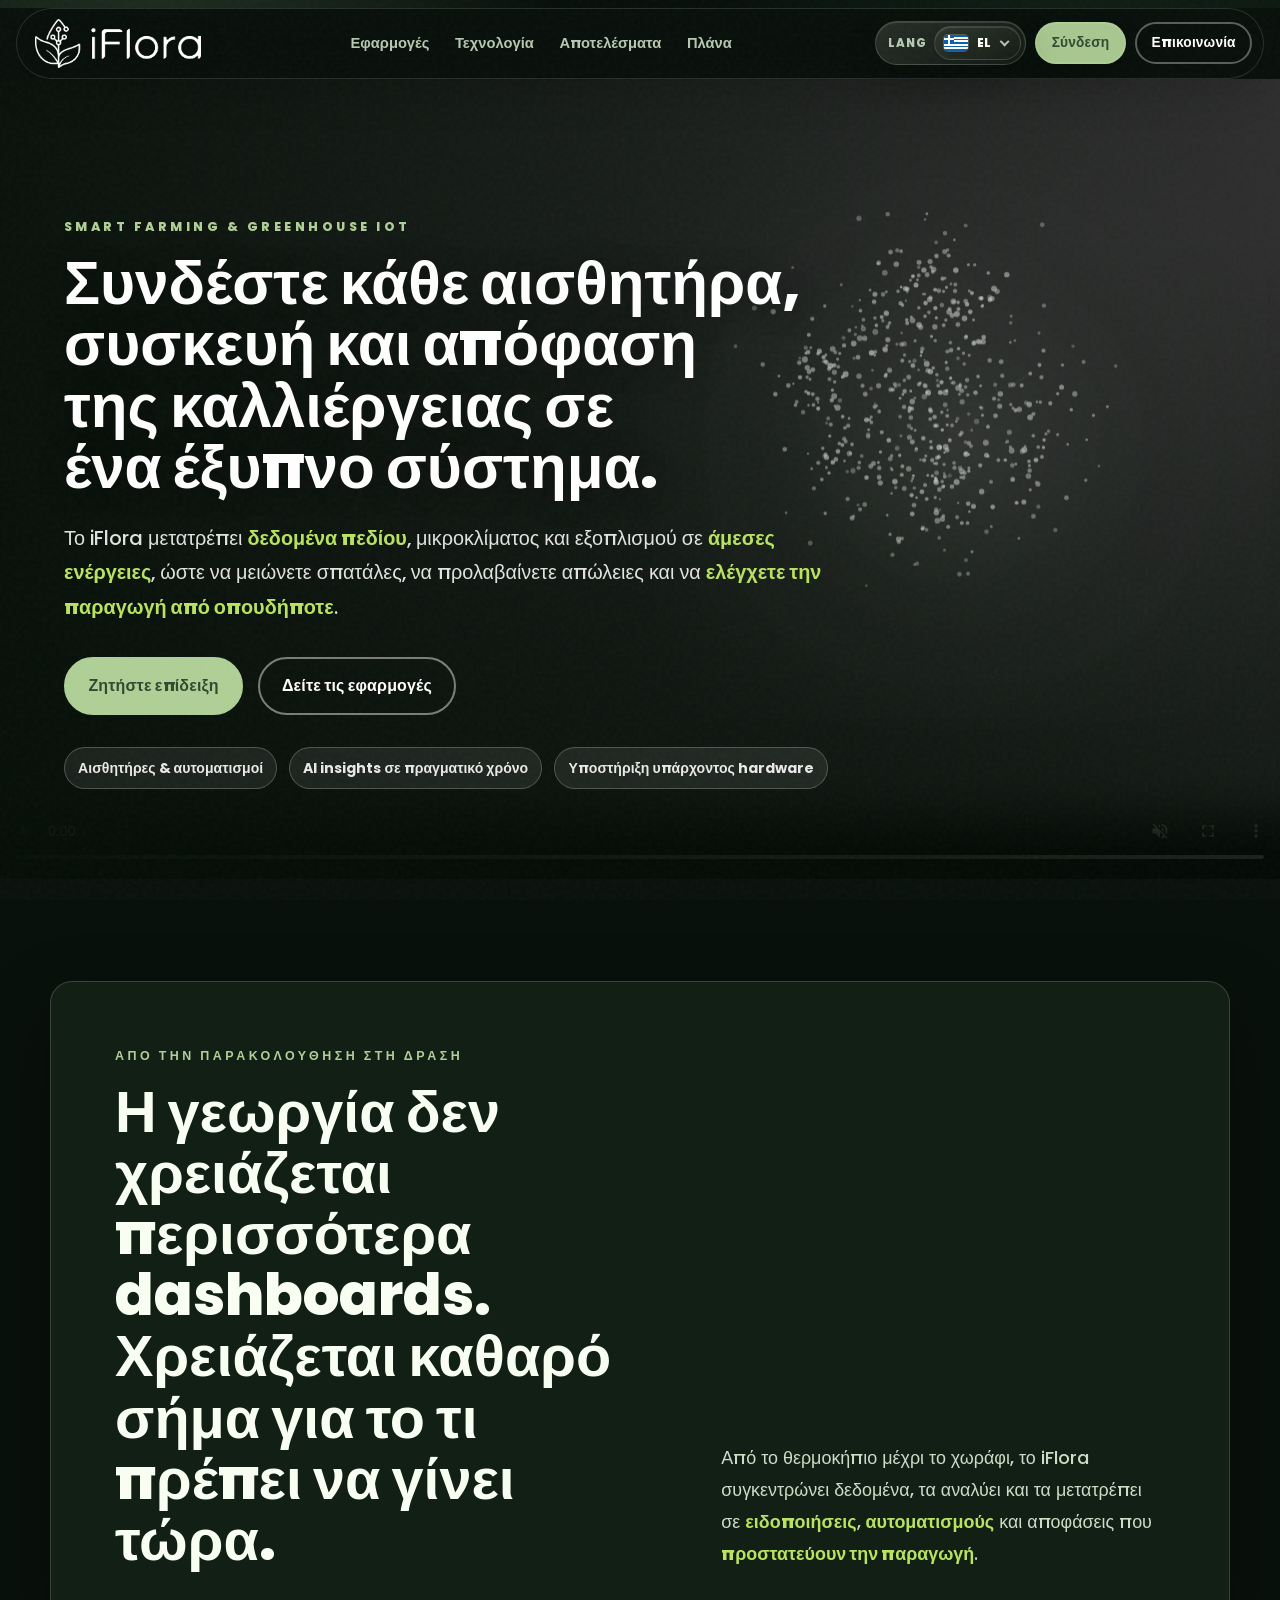
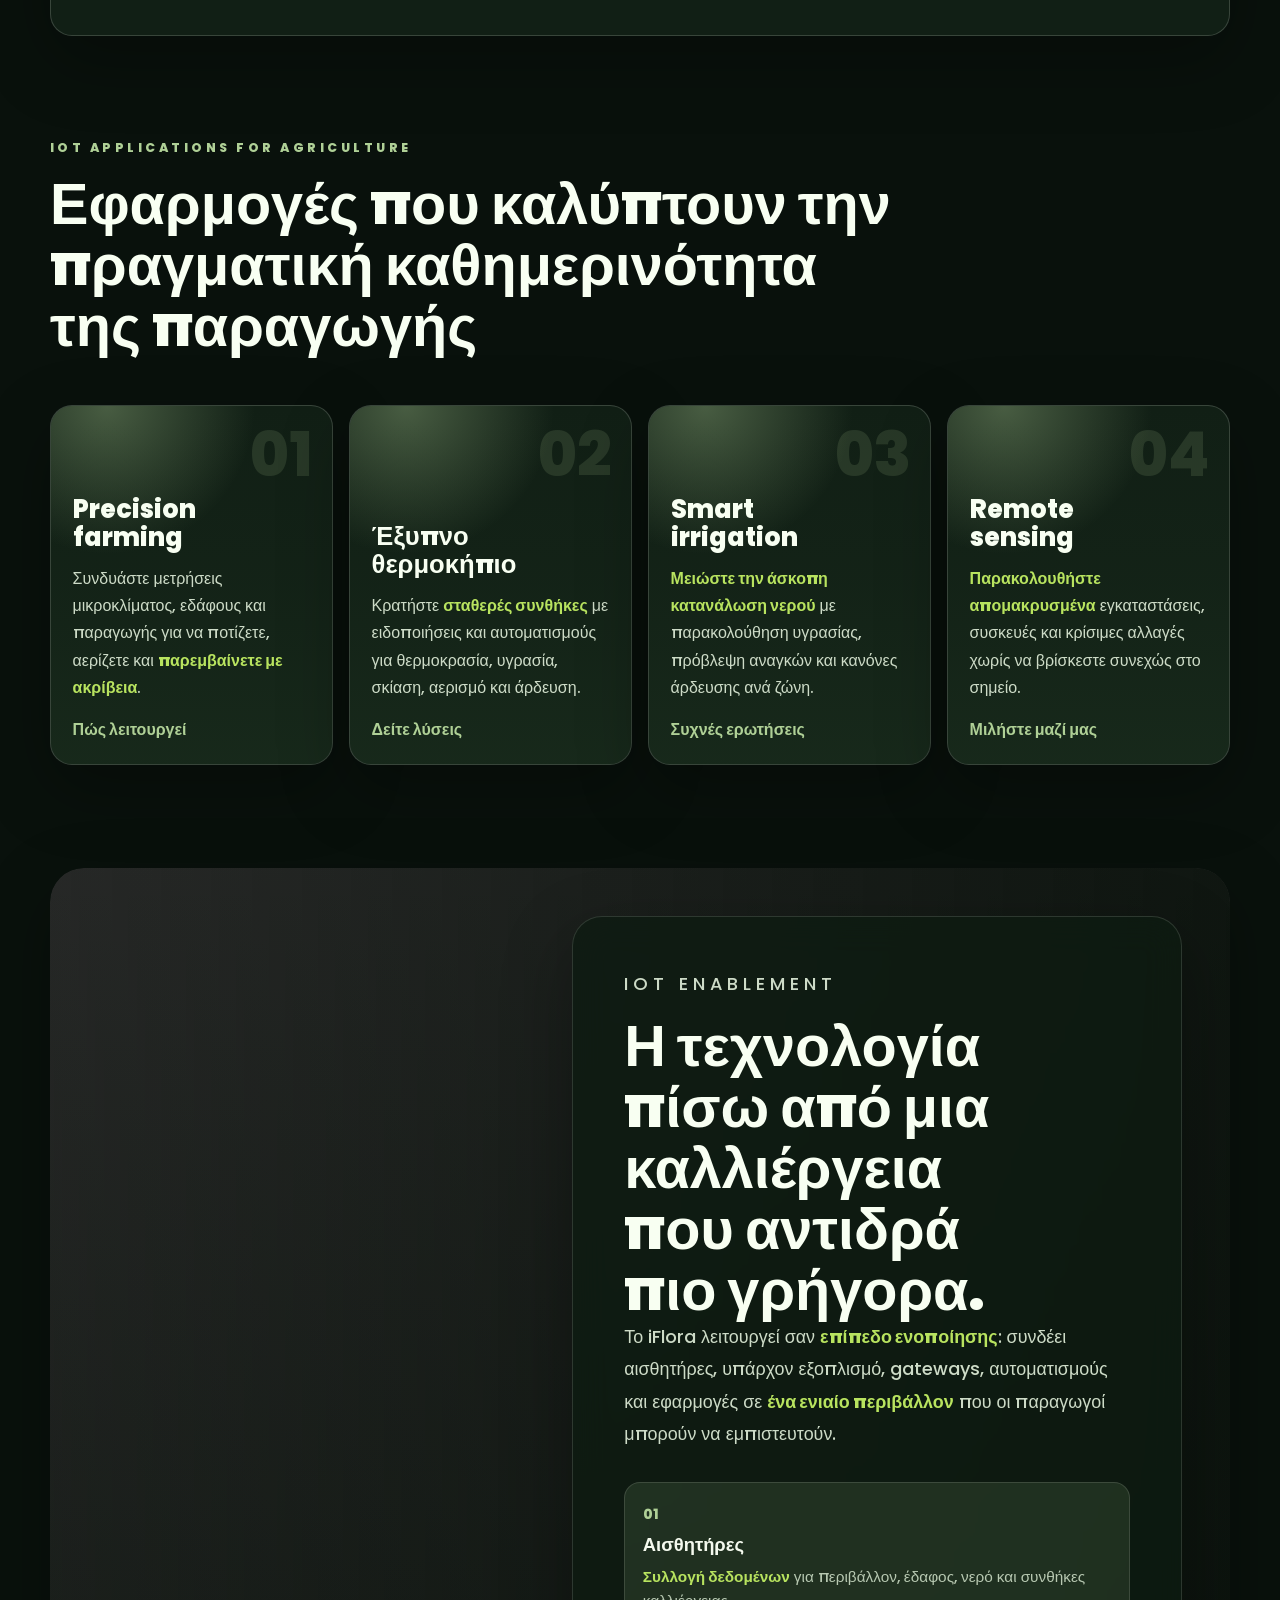
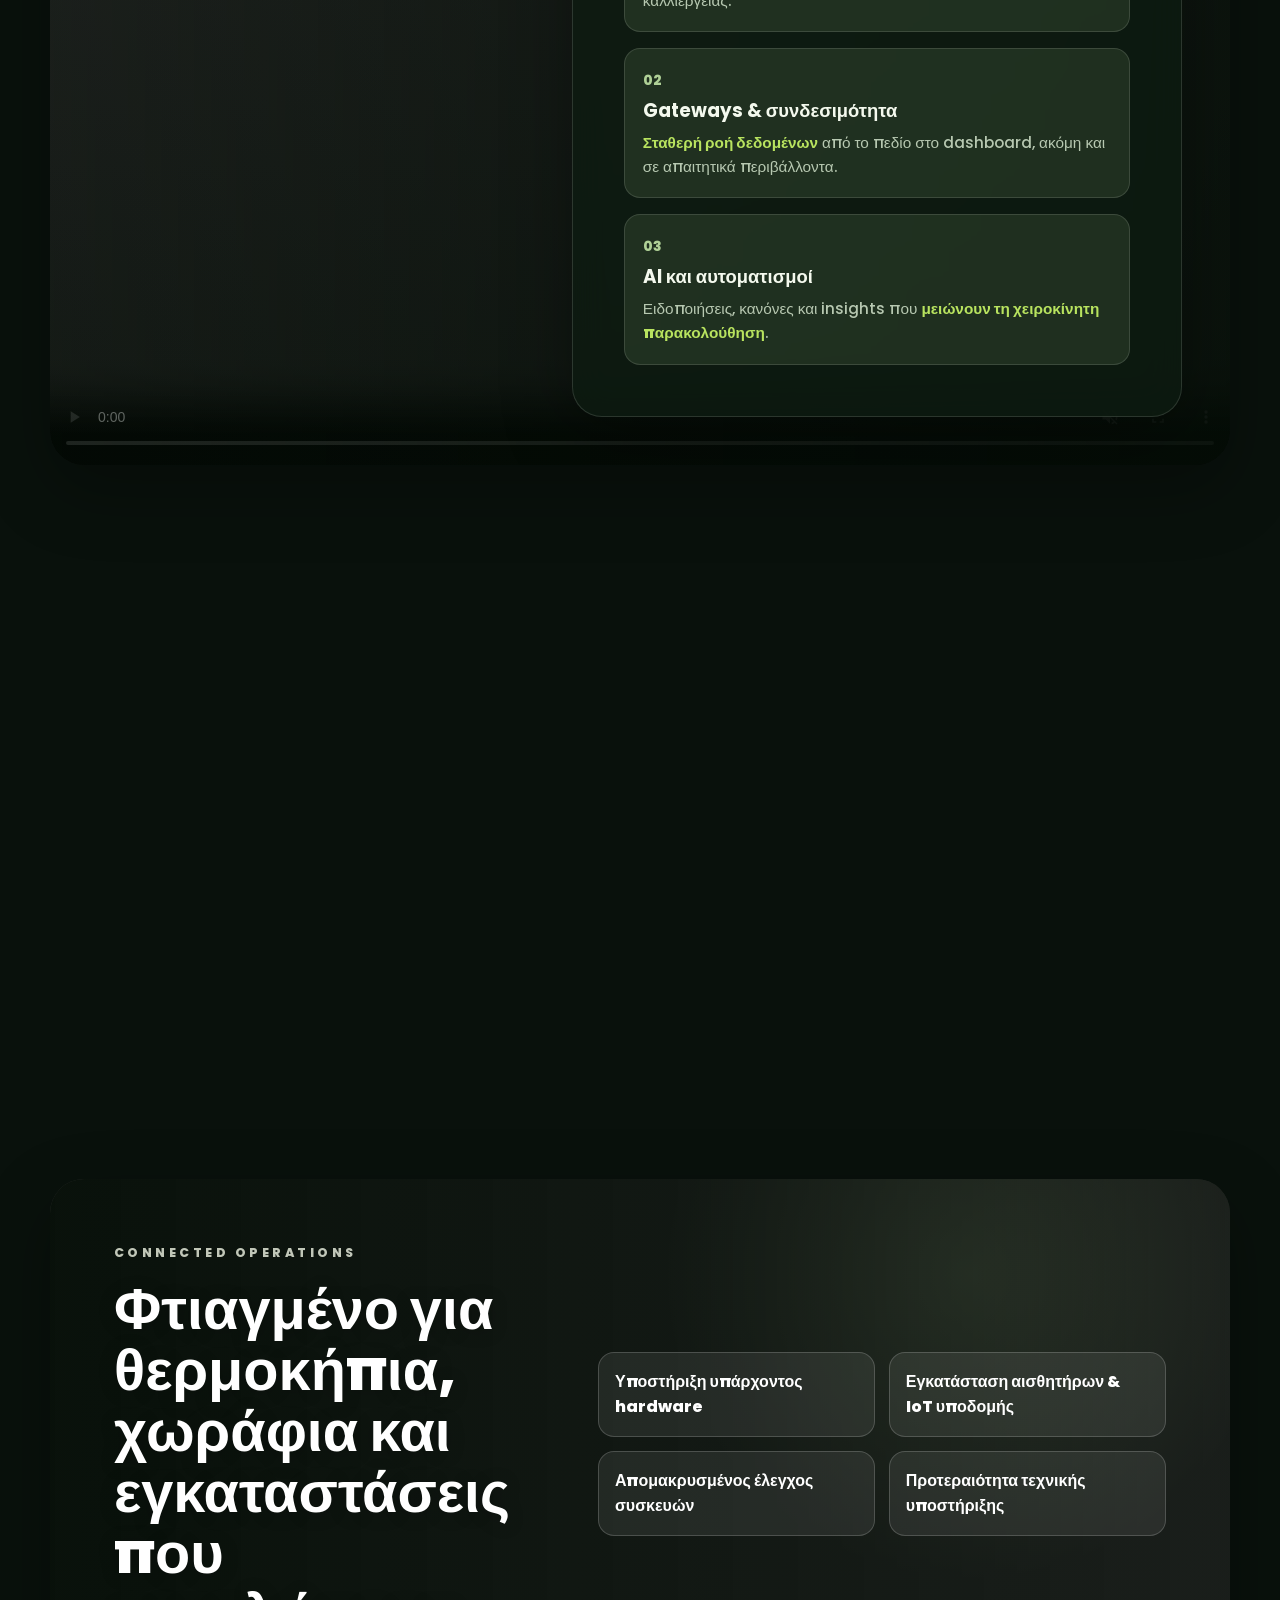
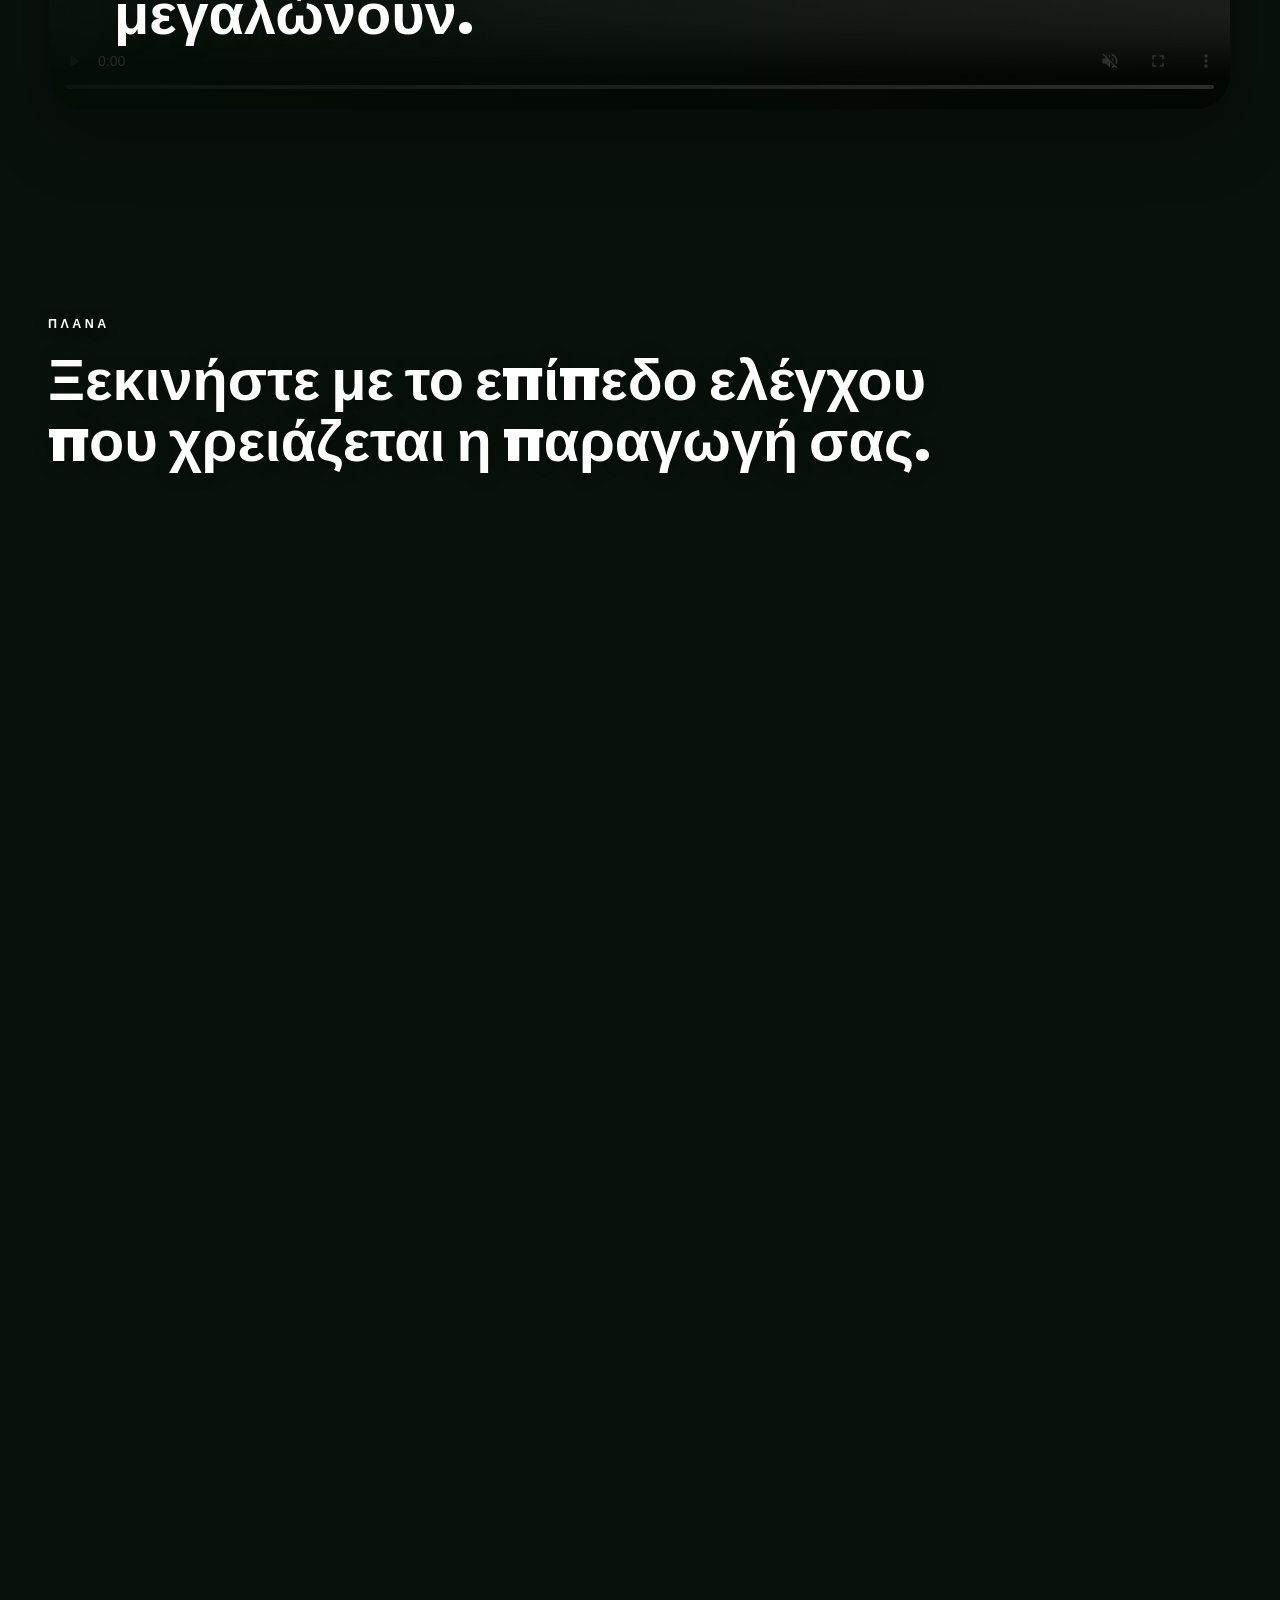
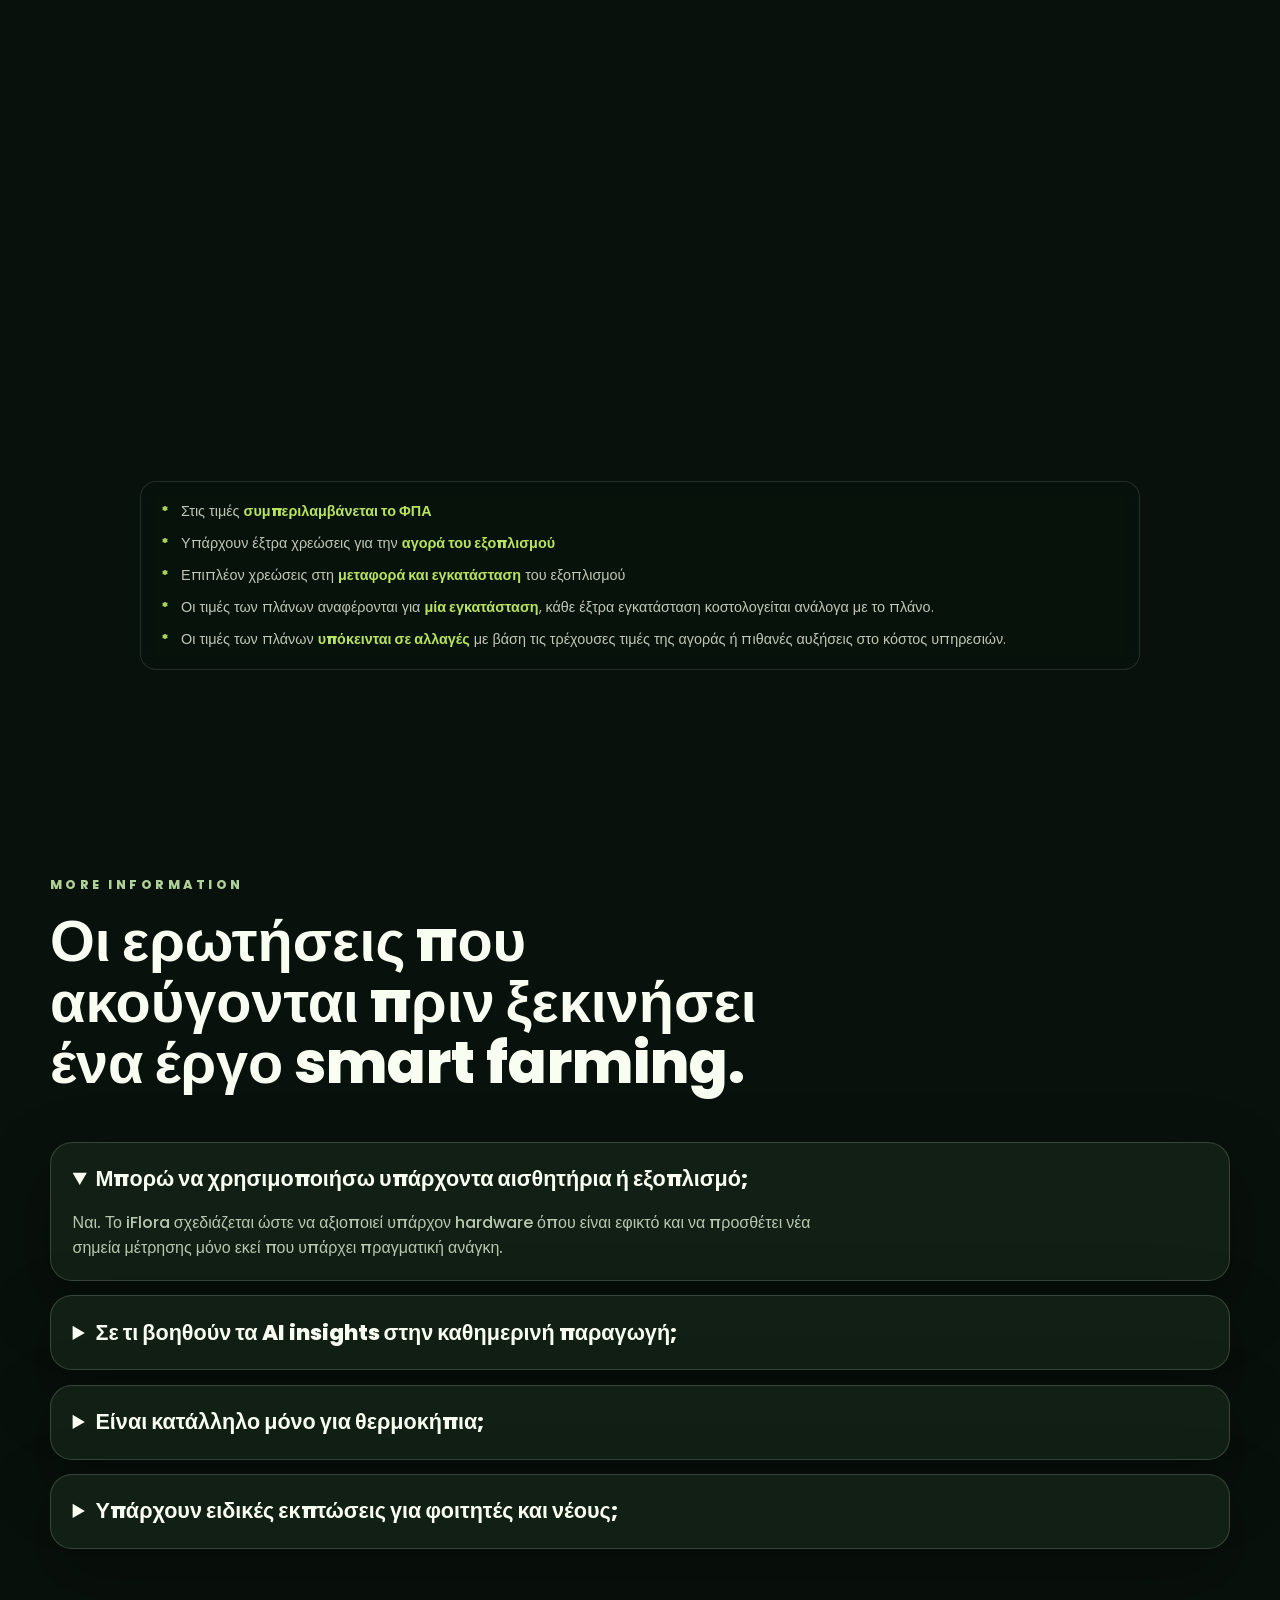
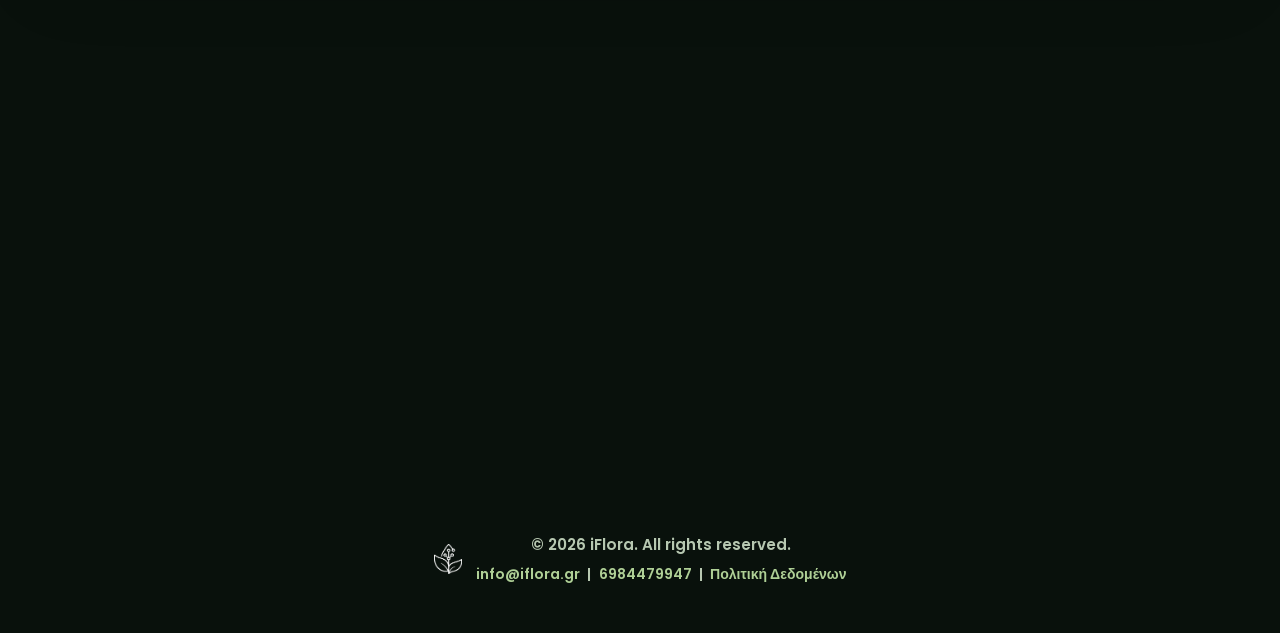
==== commit e8fb6878: "Remove EN language and convert flags to CSS - Remove English language support from all pages and i18" ====
--- a/index.html
+++ b/index.html
@@ -10,7 +10,7 @@
 	<link rel="preconnect" href="https://fonts.gstatic.com" crossorigin>
 	<link href="https://fonts.googleapis.com/css2?family=Poppins:wght@300;400;500;600;700;800&display=swap" rel="stylesheet">
 	<link rel="icon" type="image/png" href="media/iflora.png">
-	<link rel="stylesheet" href="style.css?v=20260812-4">
+	<link rel="stylesheet" href="style.css">
 </head>
 
 <body>
@@ -33,7 +33,6 @@
 				<span class="language-switcher-label">Lang</span>
 				<select class="language-select" data-language-select aria-label="Language" aria-hidden="true" tabindex="-1">
 					<option value="el">EL</option>
-					<option value="en">EN</option>
 					<option value="bg">BG</option>
 					<option value="sq">SQ</option>
 					<option value="tr">TR</option>
@@ -64,7 +63,7 @@
 		<section class="hero-section">
 			<video class="hero-video" src="media/drone-shot-crops.mp4" muted playsinline autoplay loop preload="auto" aria-hidden="true"></video>
 			<div class="hero-overlay"></div>
-			<iframe class="hero-blob-frame" src="logoswarm.html?v=20260812-3" title="iFlora live particle mark" aria-hidden="true" tabindex="-1"></iframe>
+			<iframe class="hero-blob-frame" src="logoswarm.html" title="iFlora live particle mark" aria-hidden="true" tabindex="-1"></iframe>
 			<div class="hero-content reveal">
 				<p class="eyebrow">SMART FARMING & GREENHOUSE IOT</p>
 				<h2>Συνδέστε κάθε αισθητήρα, συσκευή και απόφαση της καλλιέργειας σε ένα έξυπνο σύστημα.</h2>
@@ -390,9 +389,8 @@
 		</div>
 	</footer>
 
-	<script src="i18n-en.js?v=20260812-4"></script>
-	<script src="i18n.js?v=20260812-4"></script>
-	<script src="script.js?v=20260812-4"></script>
+	<script src="i18n.js"></script>
+	<script src="script.js"></script>
 </body>
 
 </html>
--- a/style.css
+++ b/style.css
@@ -319,30 +319,71 @@
 }
 
 .flag-icon {
+	position: relative;
 	flex: 0 0 24px;
 	width: 24px;
 	height: 16px;
 	overflow: hidden;
 	border-radius: 4px;
-	background-color: #dce8d4;
-	background-position: center;
-	background-repeat: no-repeat;
-	background-size: cover;
+	background: #dce8d4;
 	box-shadow:
 		0 0 0 1px rgba(255, 255, 255, 0.22),
 		0 3px 8px rgba(0, 0, 0, 0.18);
 }
 
-.flag-el { background-image: url("media/flags/gr.svg"); }
-.flag-en { background-image: url("media/flags/gb.svg"); }
-.flag-bg { background-image: url("media/flags/bg.svg"); }
-.flag-sq { background-image: url("media/flags/al.svg"); }
-.flag-tr { background-image: url("media/flags/tr.svg"); }
-.flag-ro { background-image: url("media/flags/ro.svg"); }
-.flag-nl { background-image: url("media/flags/nl.svg"); }
-.flag-fr { background-image: url("media/flags/fr.svg"); }
-.flag-es { background-image: url("media/flags/es.svg"); }
-.flag-it { background-image: url("media/flags/it.svg"); }
+.flag-el {
+	background: linear-gradient(to bottom, #0d5eaf 0 11%, #fff 11% 22%, #0d5eaf 22% 33%, #fff 33% 44%, #0d5eaf 44% 55%, #fff 55% 66%, #0d5eaf 66% 77%, #fff 77% 88%, #0d5eaf 88% 100%);
+}
+
+.flag-el::before {
+	content: "";
+	position: absolute;
+	top: 0;
+	left: 0;
+	width: 43%;
+	height: 55%;
+	background:
+		linear-gradient(to right, transparent 37%, #fff 37% 59%, transparent 59%),
+		linear-gradient(to bottom, transparent 33%, #fff 33% 58%, transparent 58%),
+		#0d5eaf;
+}
+
+.flag-bg { background: linear-gradient(to bottom, #fff 0 33.33%, #00966e 33.33% 66.66%, #d62612 66.66% 100%); }
+.flag-ro { background: linear-gradient(to right, #002b7f 0 33.33%, #fcd116 33.33% 66.66%, #ce1126 66.66% 100%); }
+.flag-nl { background: linear-gradient(to bottom, #ae1c28 0 33.33%, #fff 33.33% 66.66%, #21468b 66.66% 100%); }
+.flag-fr { background: linear-gradient(to right, #0055a4 0 33.33%, #fff 33.33% 66.66%, #ef4135 66.66% 100%); }
+.flag-es { background: linear-gradient(to bottom, #aa151b 0 25%, #f1bf00 25% 75%, #aa151b 75% 100%); }
+.flag-it { background: linear-gradient(to right, #009246 0 33.33%, #fff 33.33% 66.66%, #ce2b37 66.66% 100%); }
+
+.flag-sq {
+	background: #e41f26;
+}
+
+.flag-sq::before {
+	content: "";
+	position: absolute;
+	inset: 4px 7px;
+	background: #111;
+	clip-path: polygon(50% 0, 64% 31%, 100% 23%, 73% 50%, 95% 82%, 56% 68%, 50% 100%, 44% 68%, 5% 82%, 27% 50%, 0 23%, 36% 31%);
+}
+
+.flag-tr {
+	background:
+		radial-gradient(circle at 45% 50%, #e30a17 0 17%, transparent 18%),
+		radial-gradient(circle at 36% 50%, #fff 0 23%, transparent 24%),
+		#e30a17;
+}
+
+.flag-tr::after {
+	content: "";
+	position: absolute;
+	left: 15px;
+	top: 6px;
+	width: 4px;
+	height: 4px;
+	background: #fff;
+	clip-path: polygon(50% 0, 61% 36%, 100% 36%, 68% 57%, 79% 94%, 50% 72%, 21% 94%, 32% 57%, 0 36%, 39% 36%);
+}
 
 .contact-language-switcher {
 	position: relative;
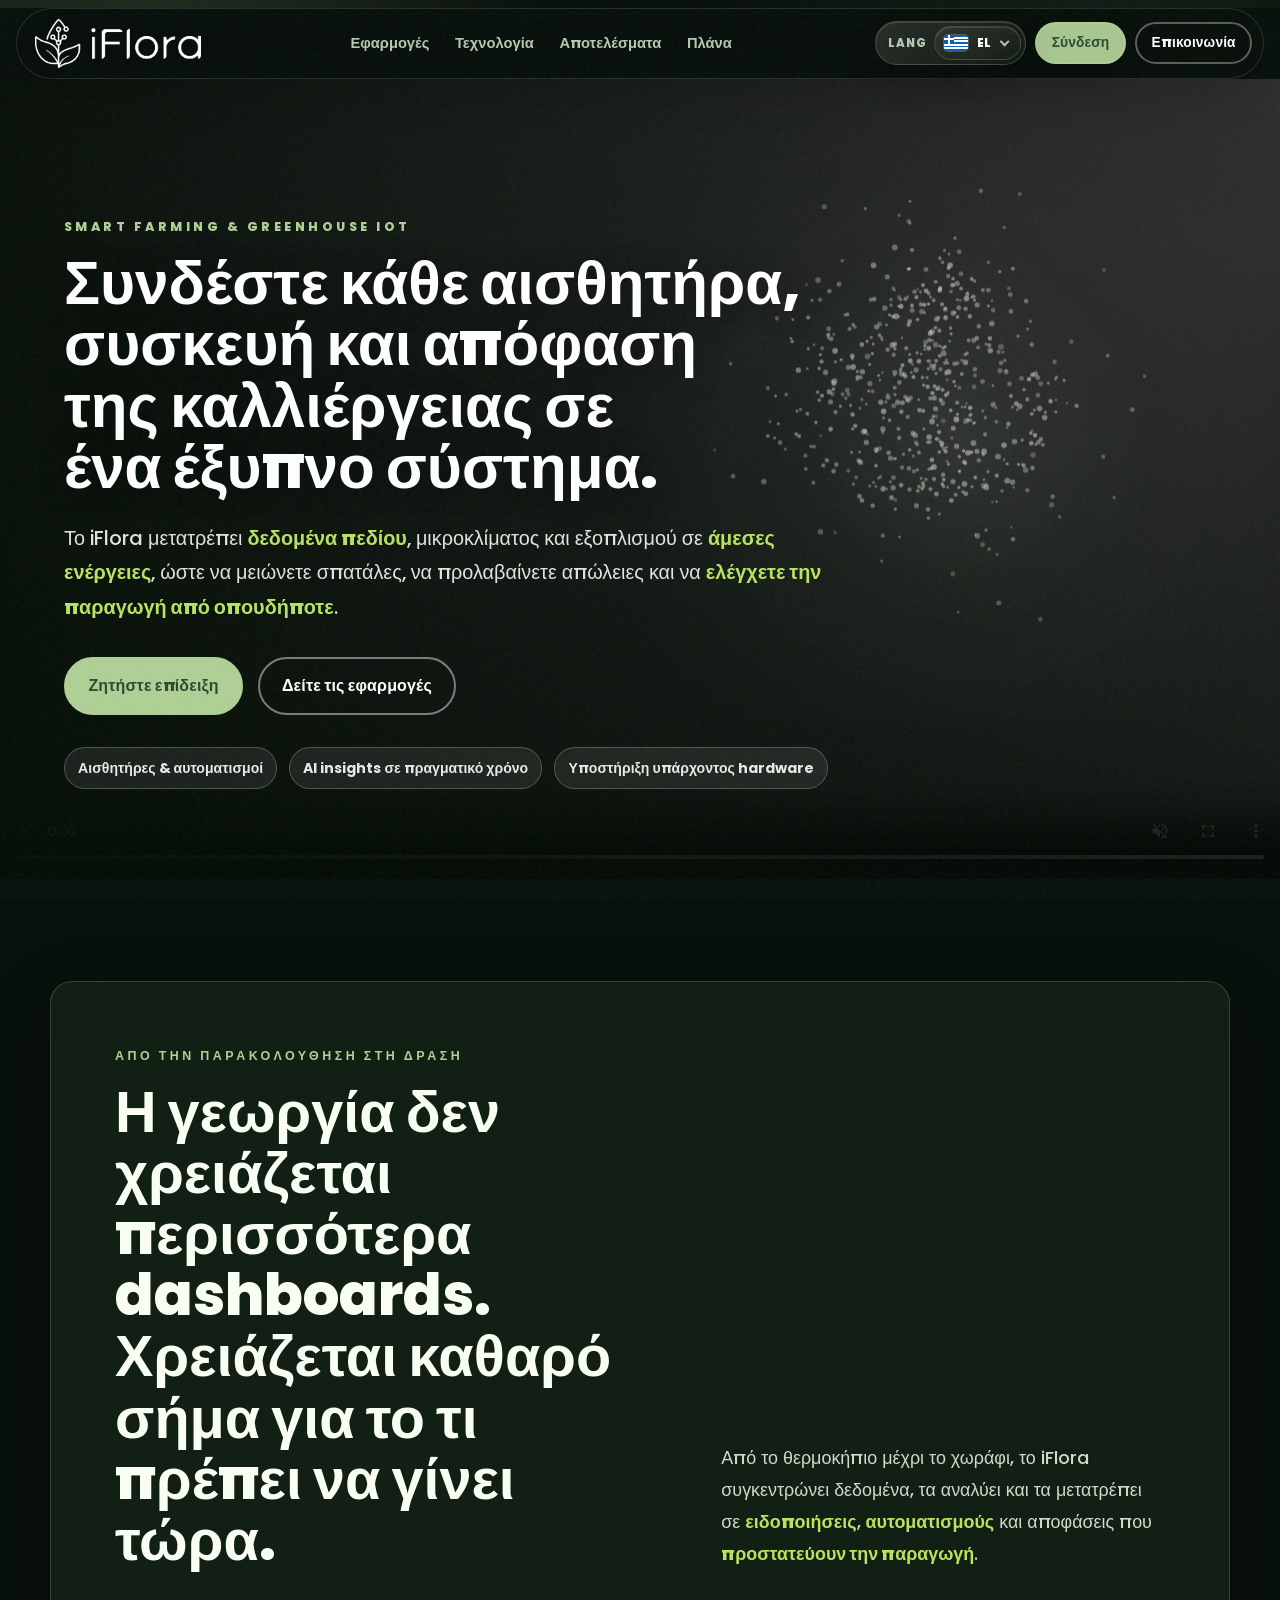
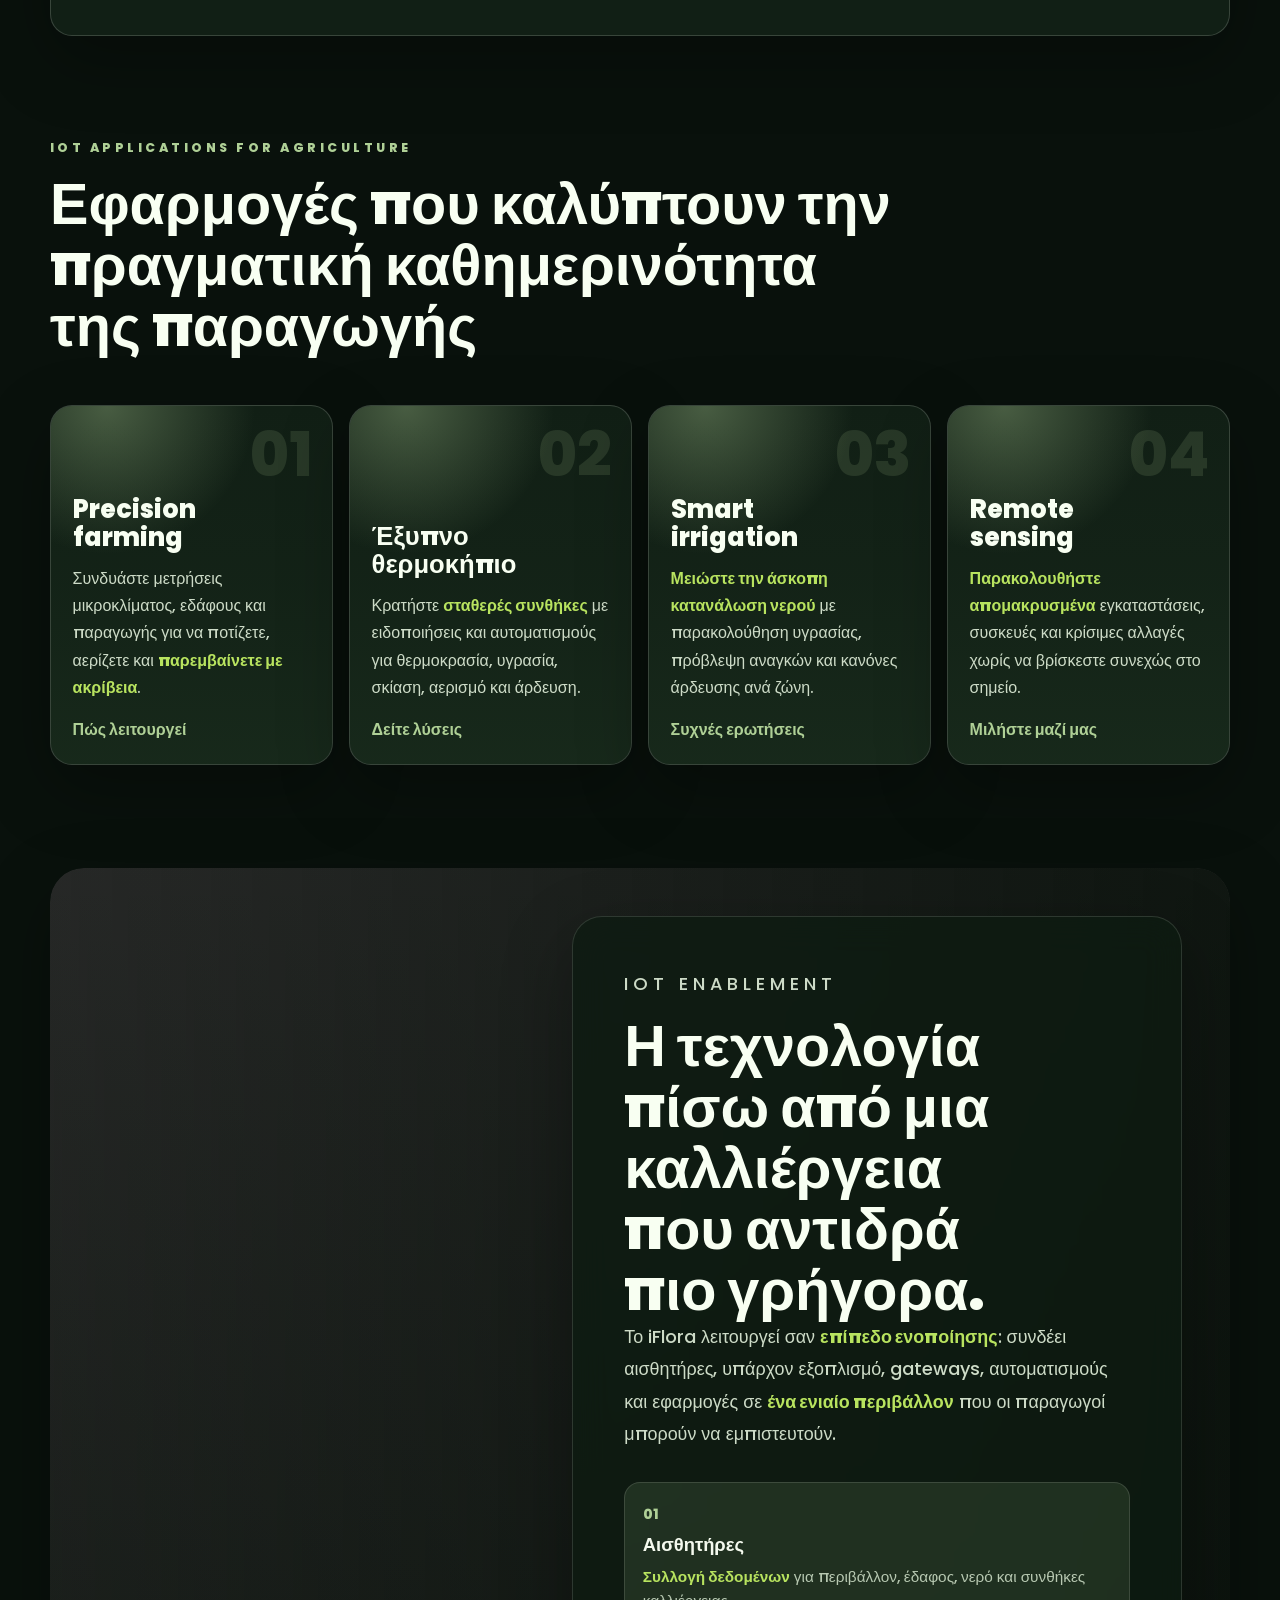
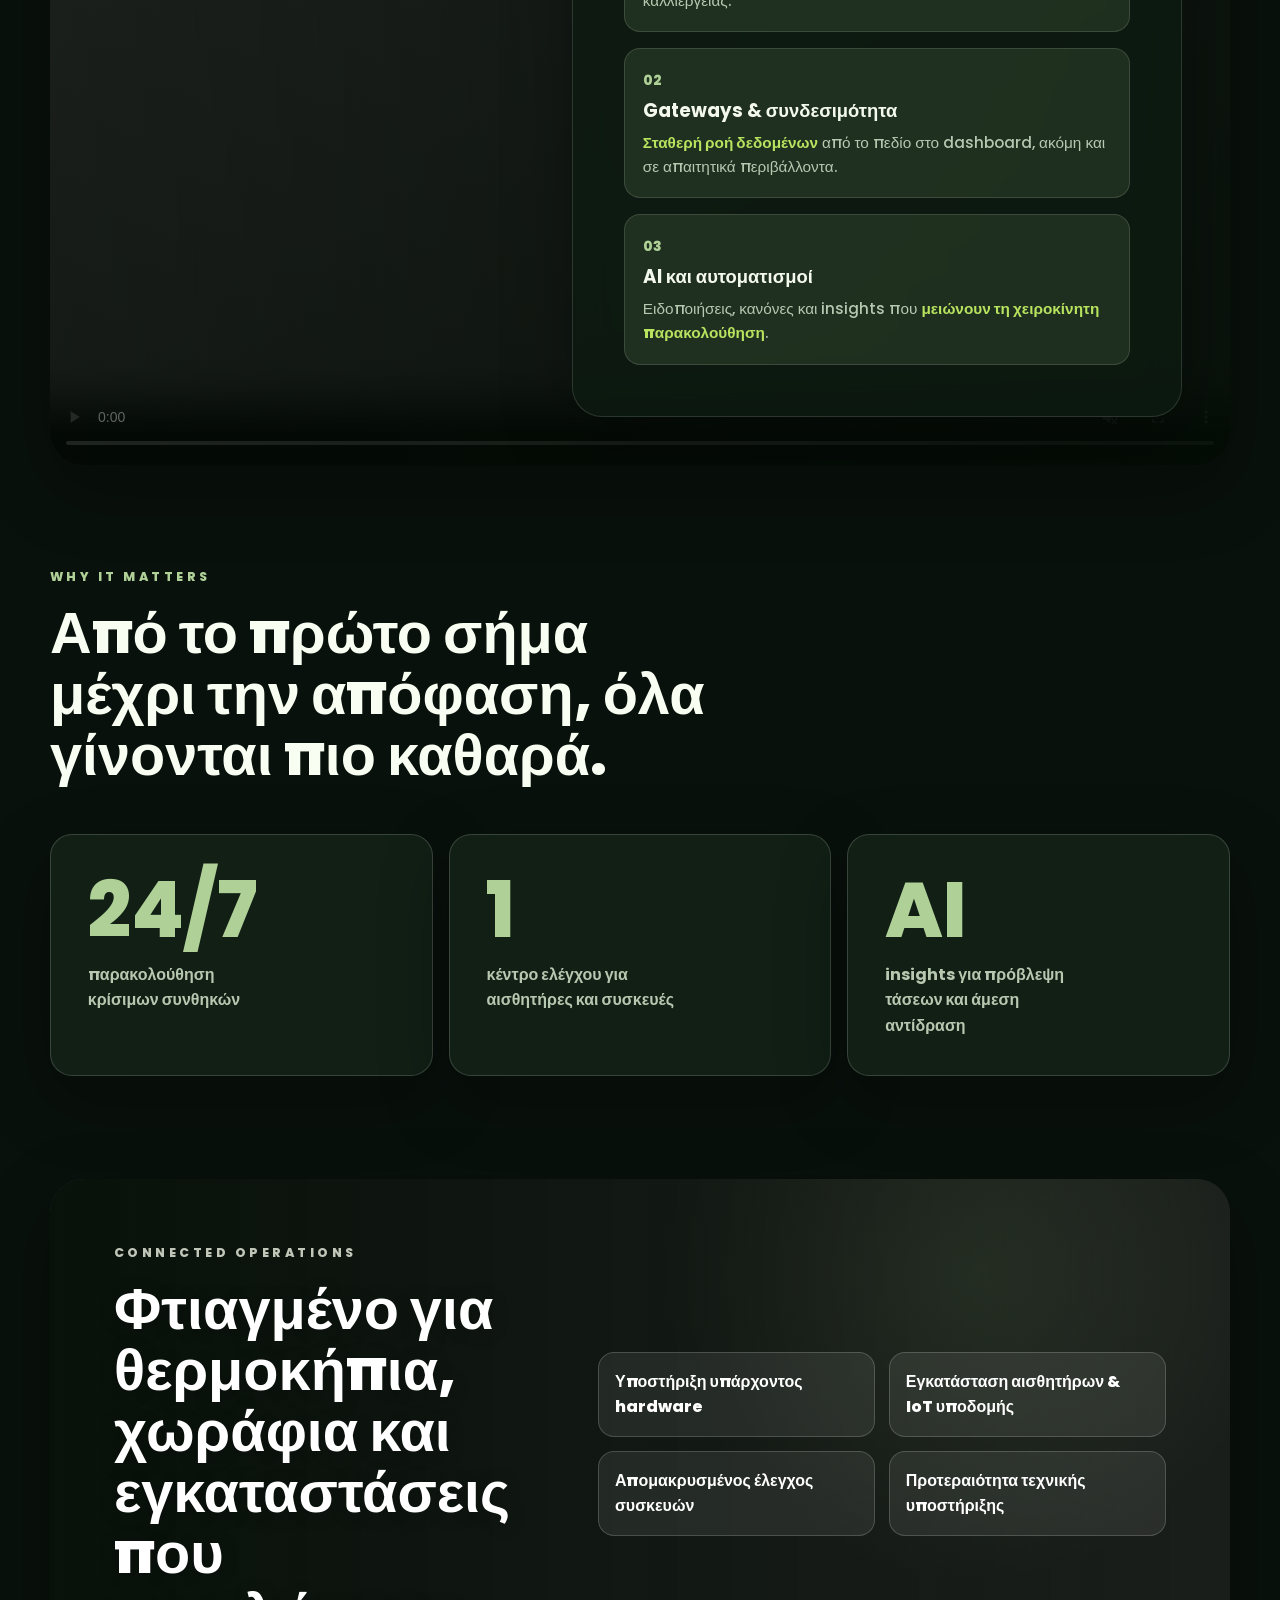
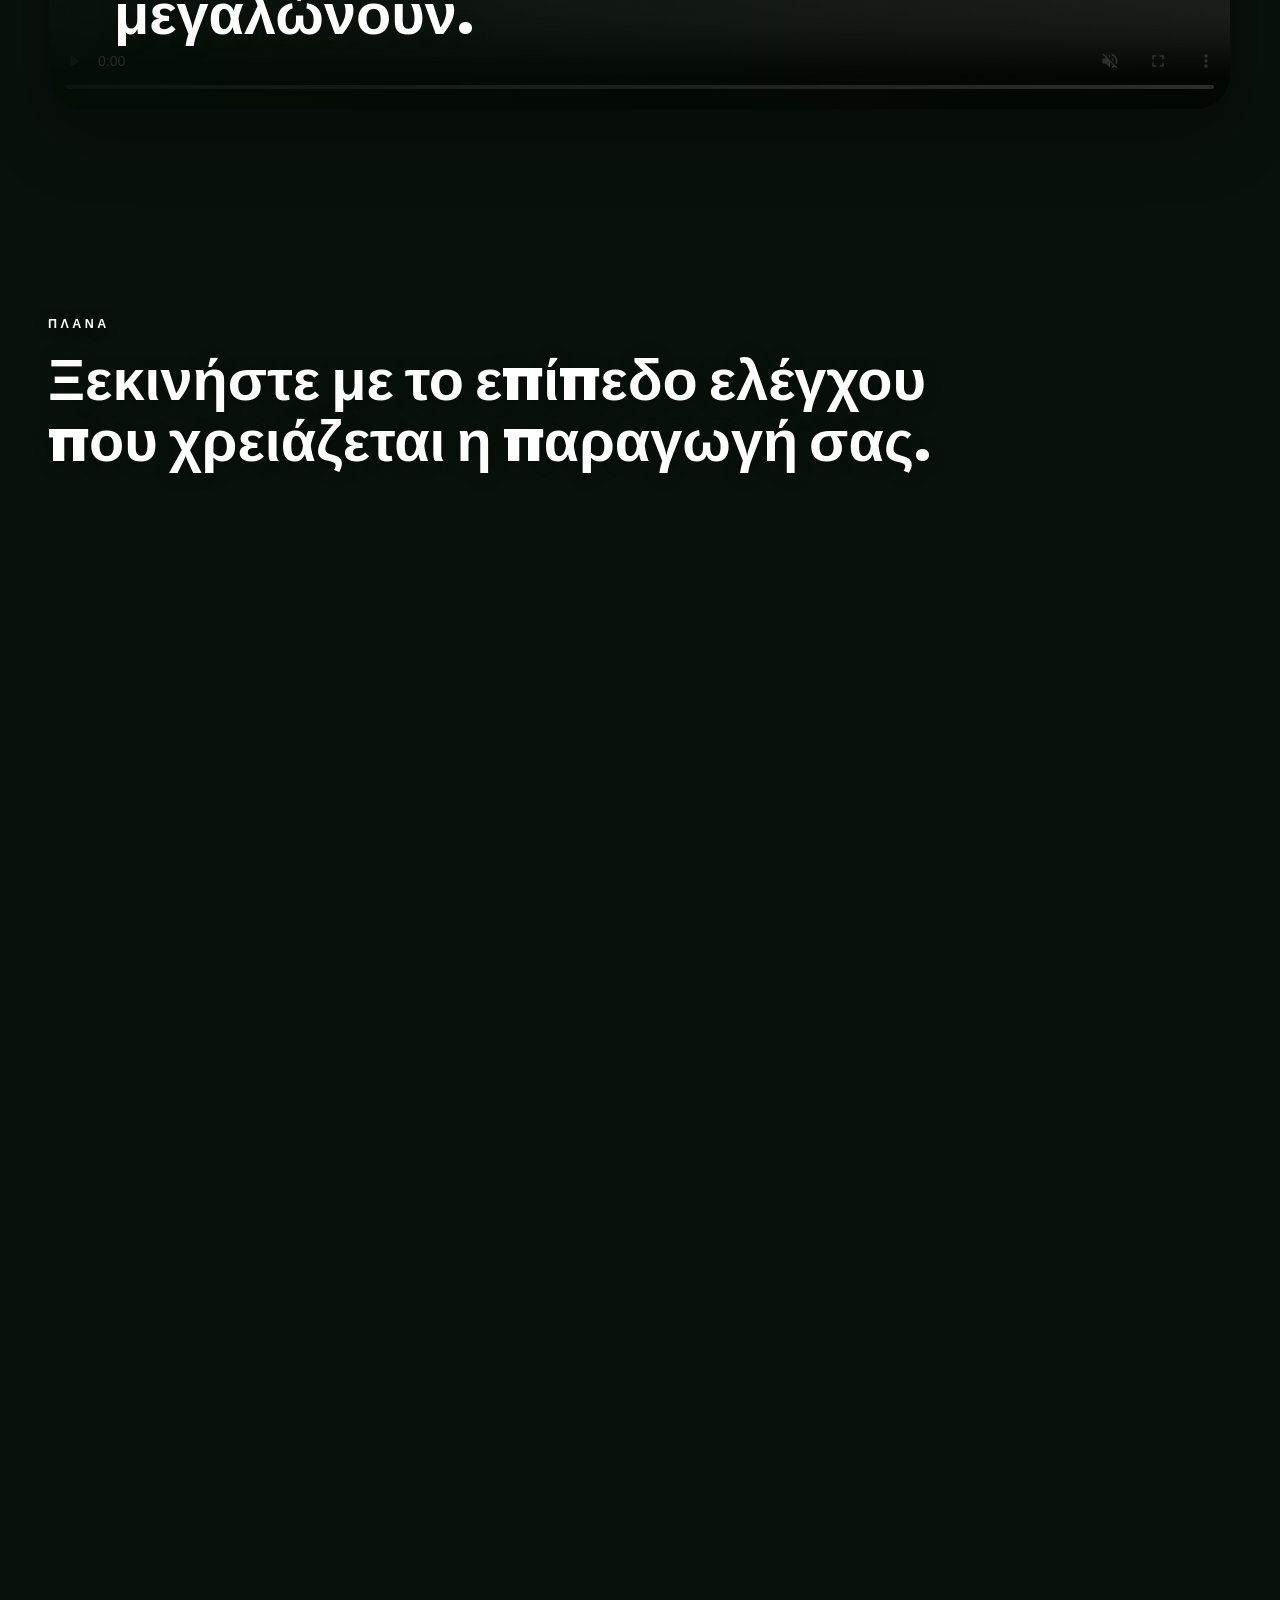
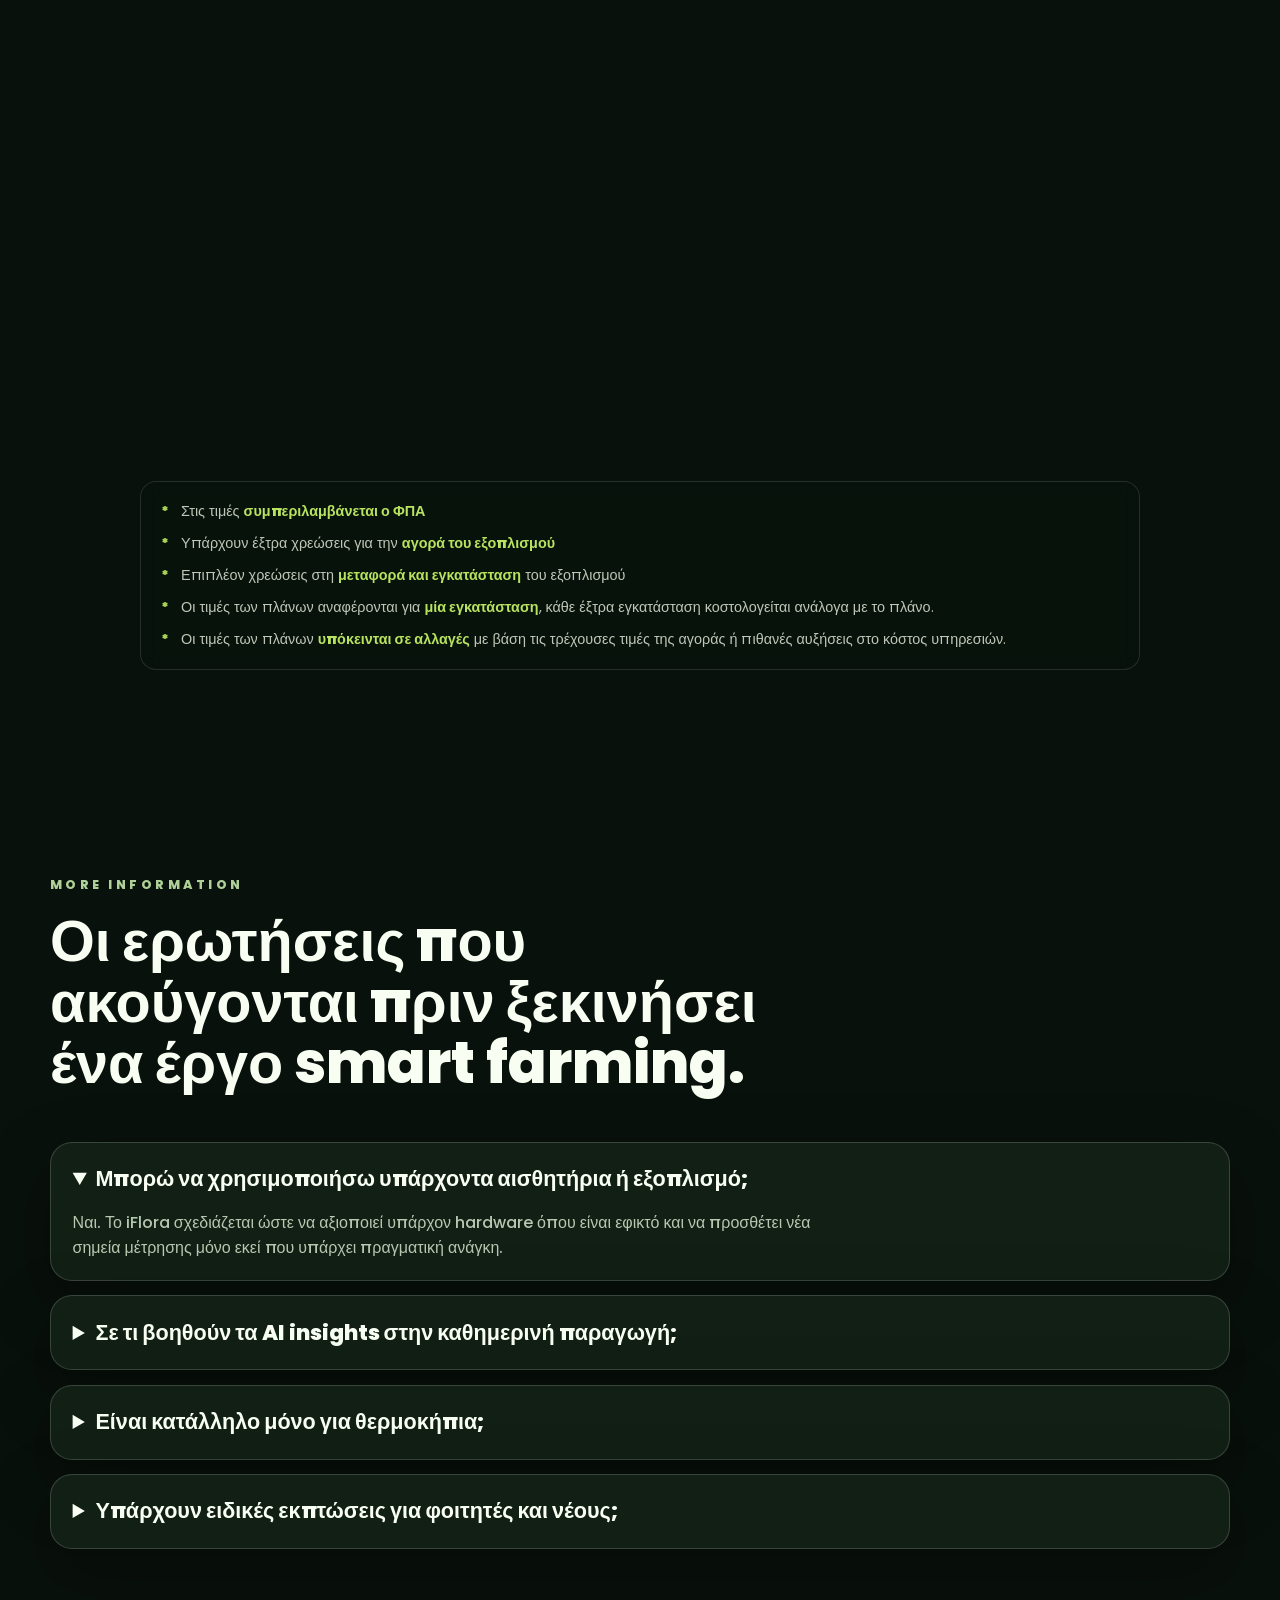
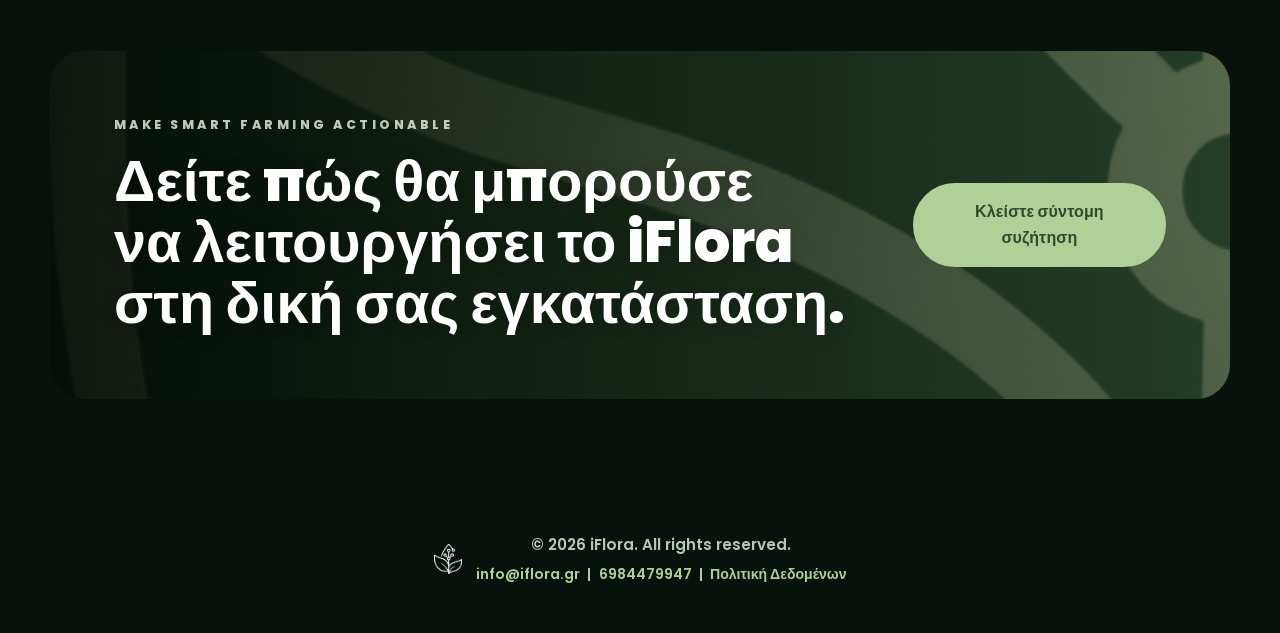
==== commit 9f994897: "Polish pricing and privacy copy" ====
--- a/index.html
+++ b/index.html
@@ -332,7 +332,7 @@
 					</div>
 				</section>
 				<div class="plans-notes">
-					<p><span aria-hidden="true">*</span><span>Στις τιμές <strong class="keyword">συμπεριλαμβάνεται το ΦΠΑ</strong></span></p>
+					<p><span aria-hidden="true">*</span><span>Στις τιμές <strong class="keyword">συμπεριλαμβάνεται ο ΦΠΑ</strong></span></p>
 					<p><span aria-hidden="true">*</span><span>Υπάρχουν έξτρα χρεώσεις για την <strong class="keyword">αγορά του εξοπλισμού</strong></span></p>
 					<p><span aria-hidden="true">*</span><span>Επιπλέον χρεώσεις στη <strong class="keyword">μεταφορά και εγκατάσταση</strong> του εξοπλισμού</span></p>
 					<p><span aria-hidden="true">*</span><span>Οι τιμές των πλάνων αναφέρονται για <strong class="keyword">μία εγκατάσταση</strong>, κάθε έξτρα εγκατάσταση κοστολογείται ανάλογα με το πλάνο.</span></p>
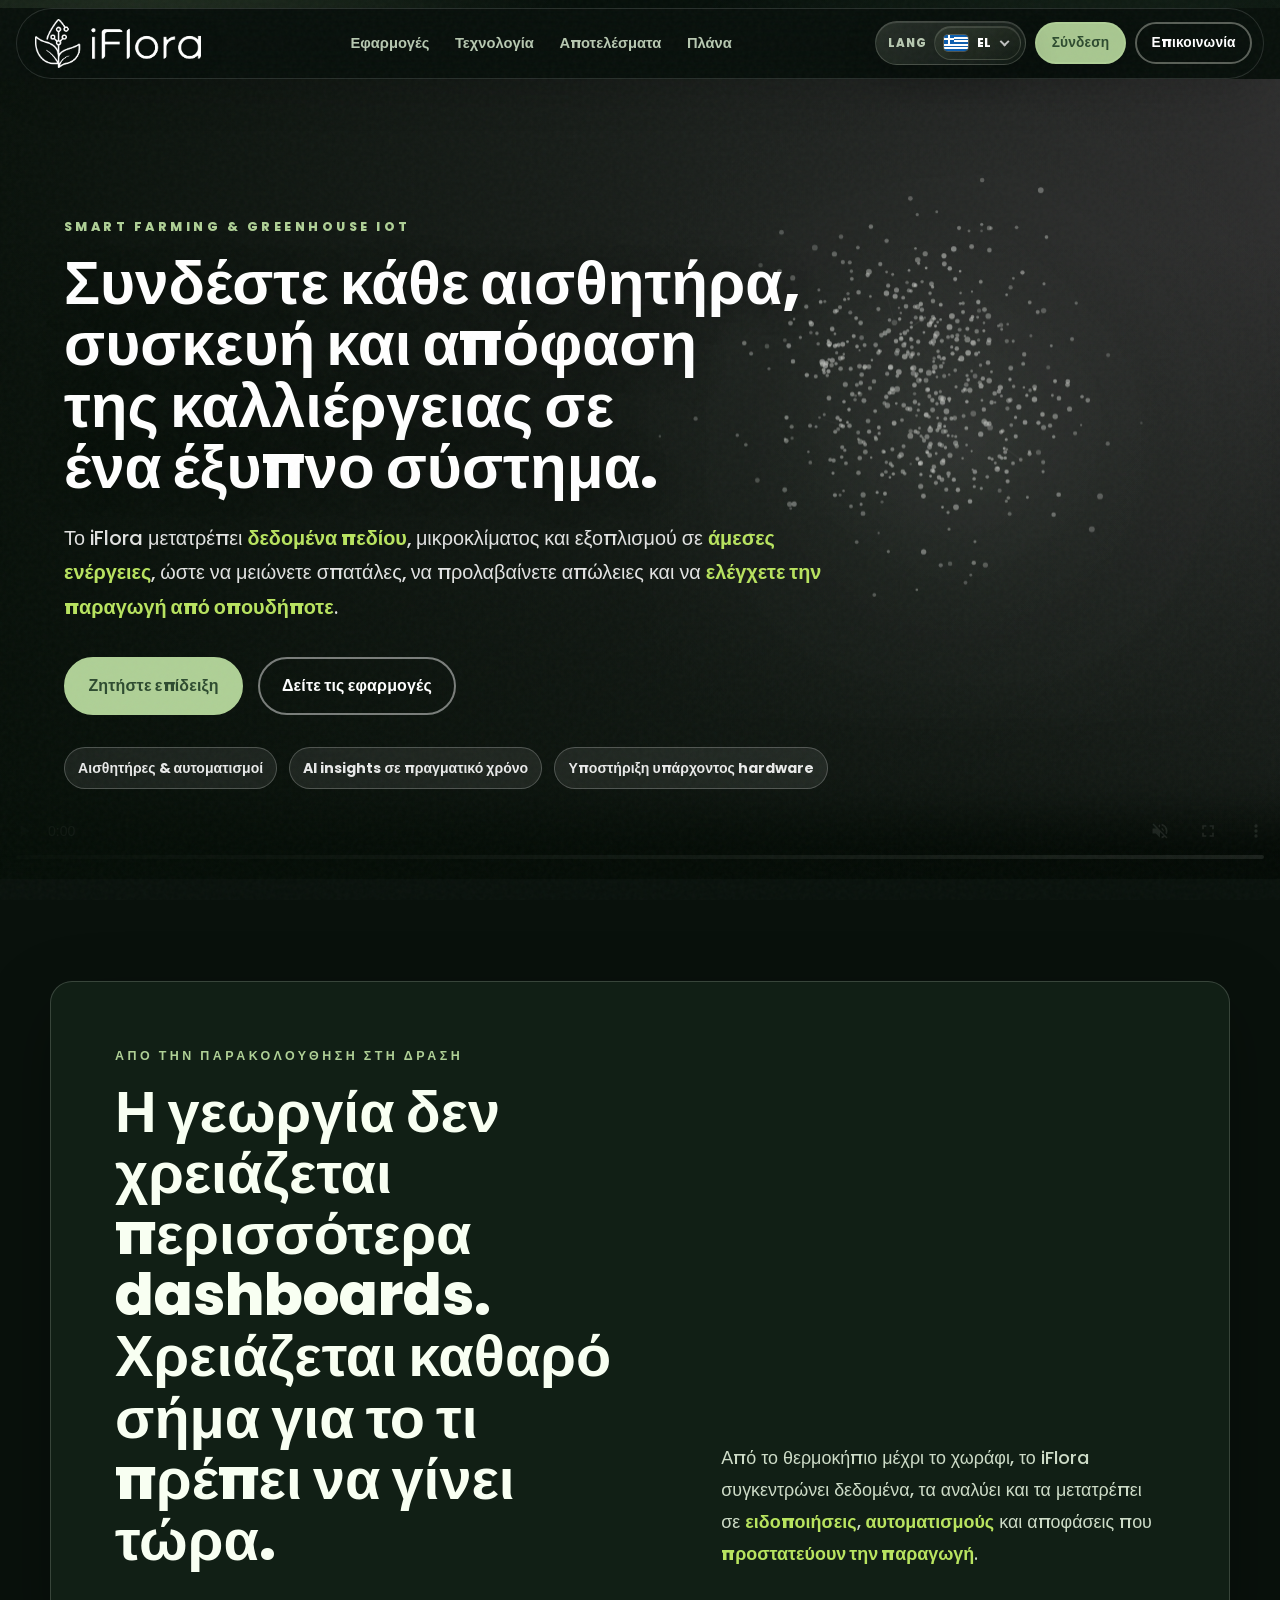
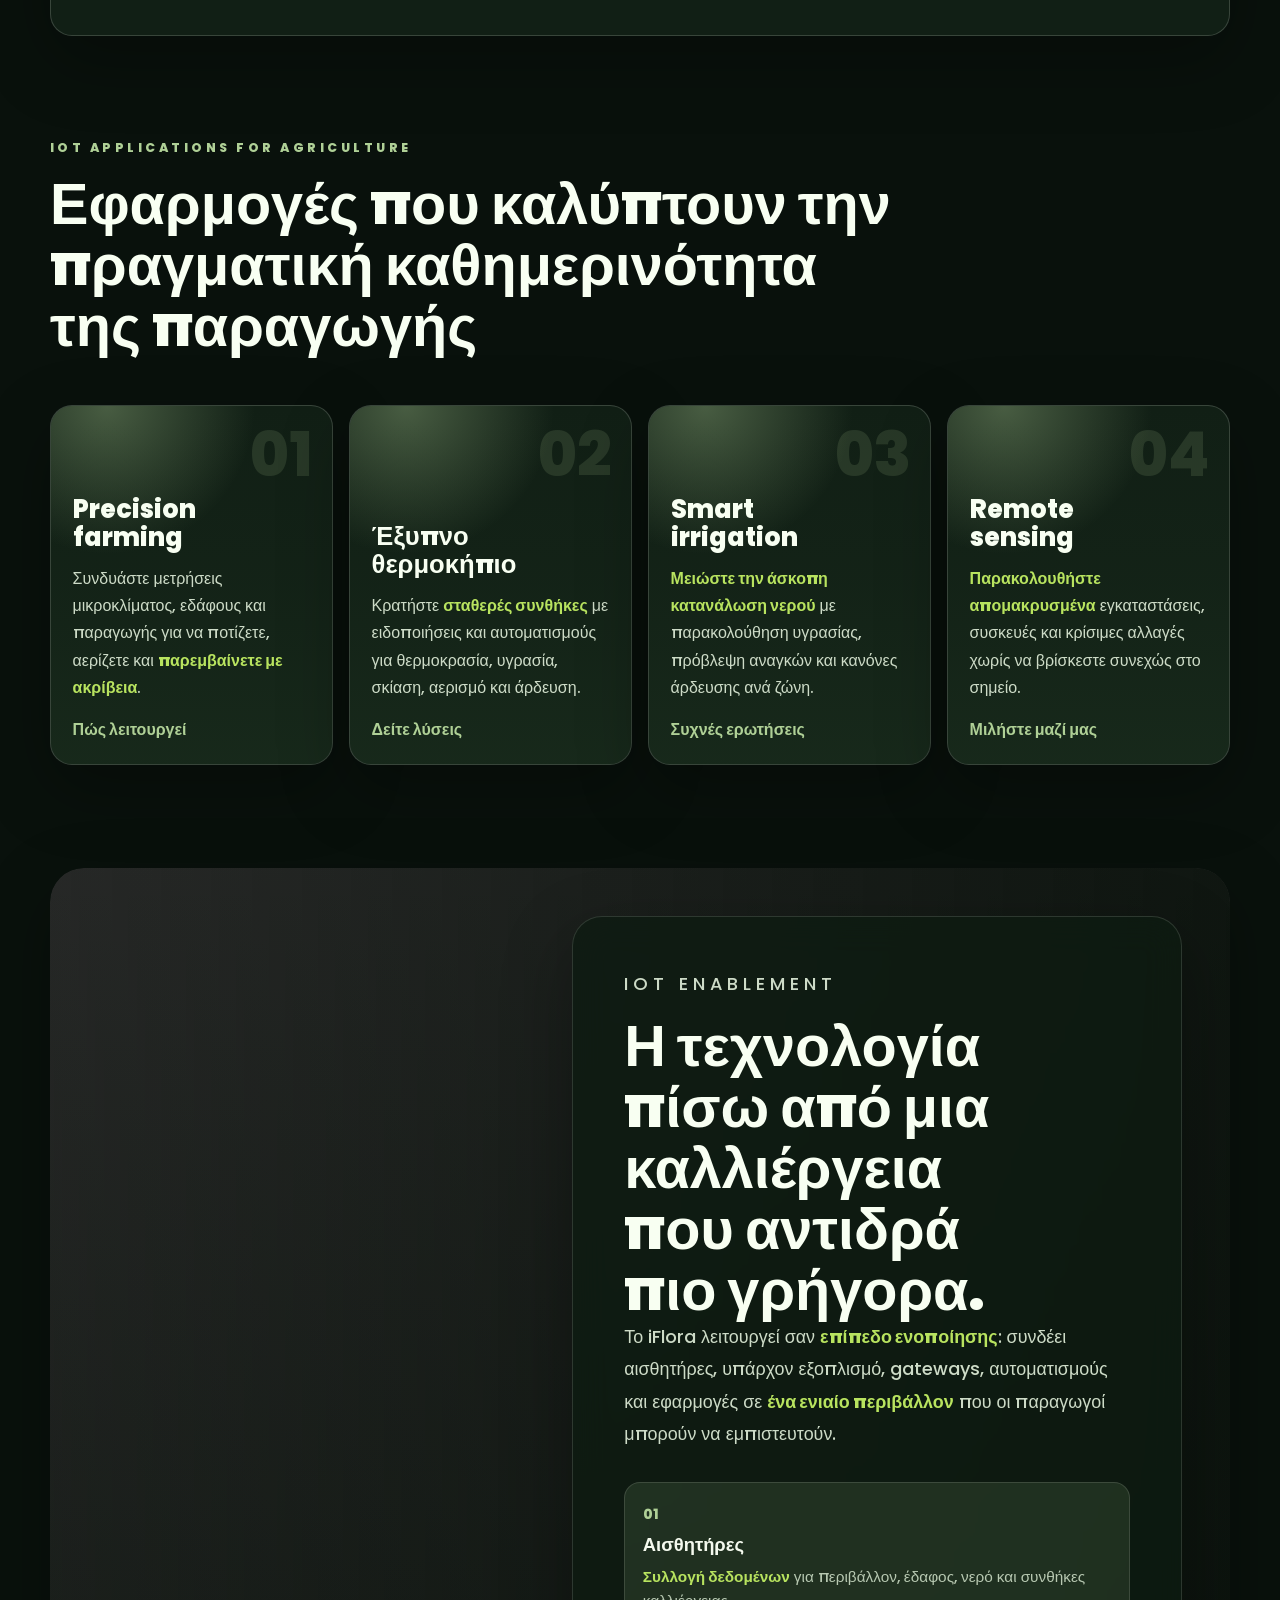
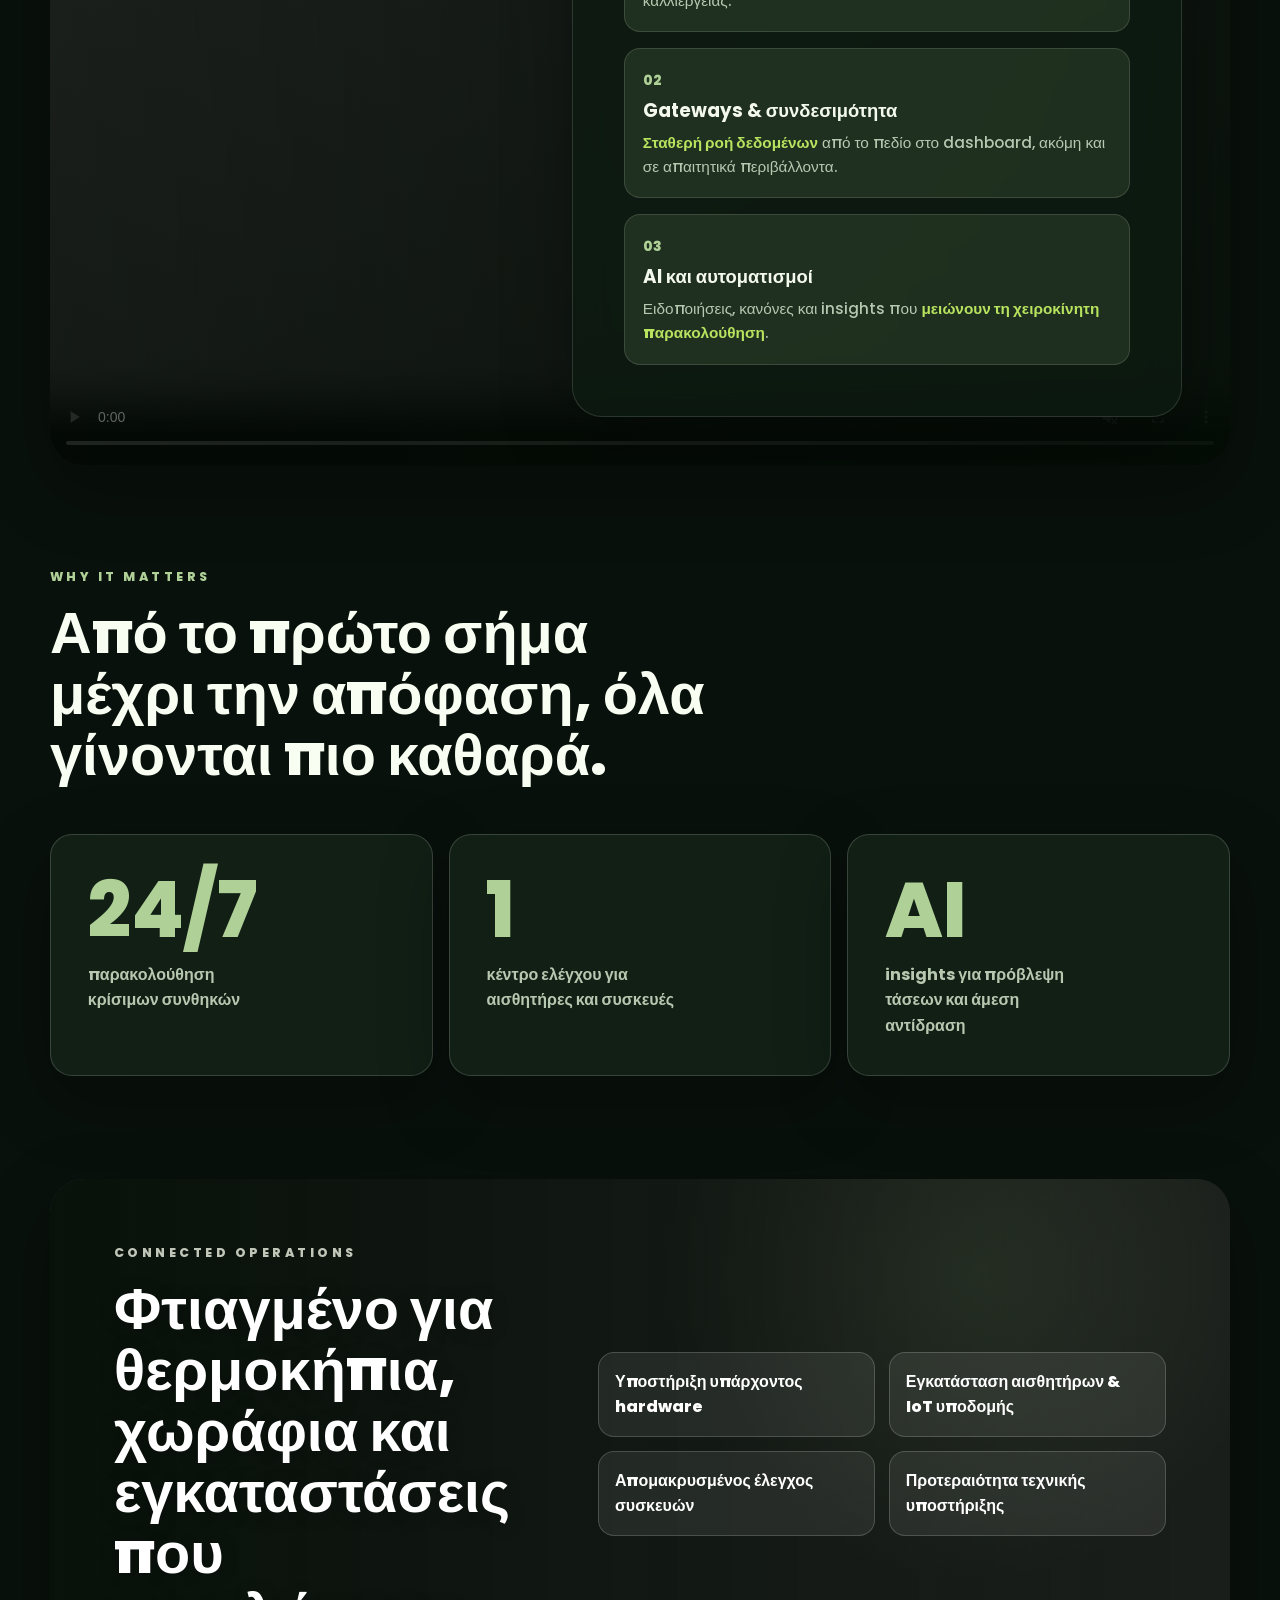
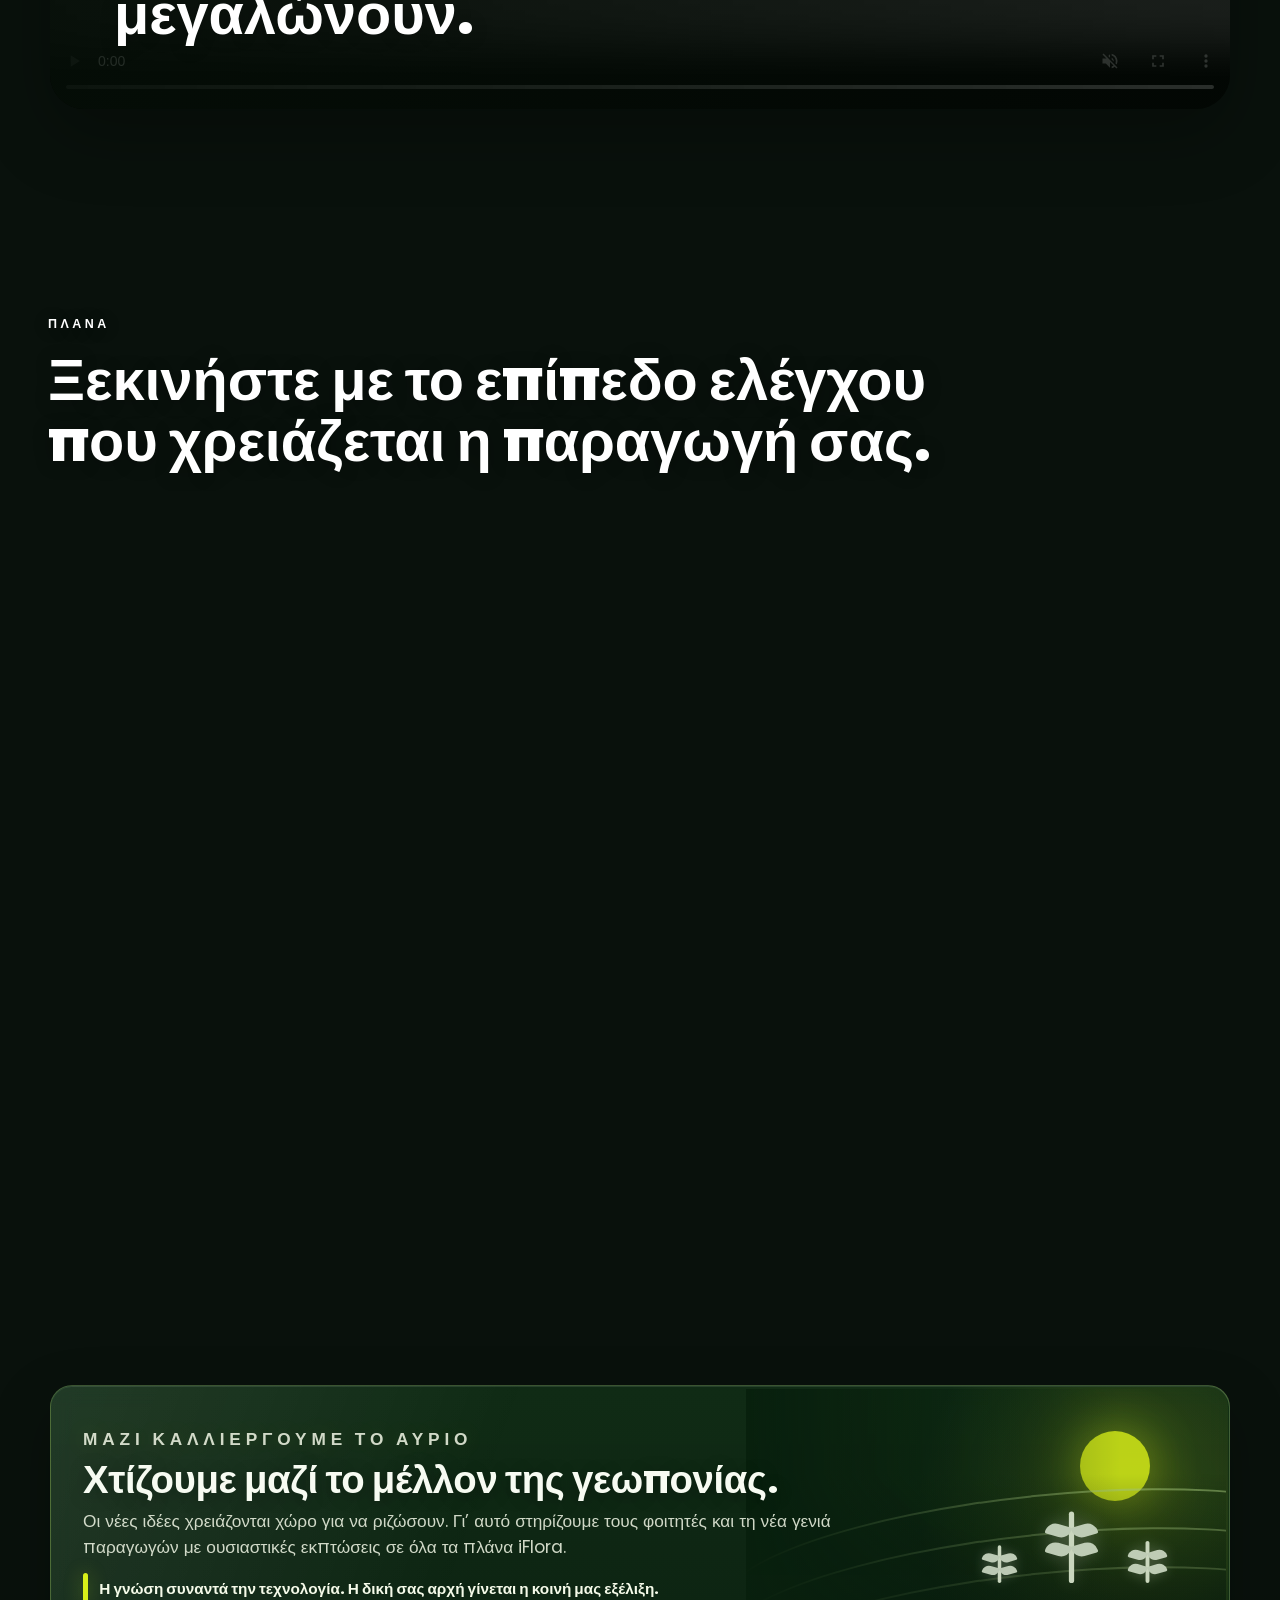
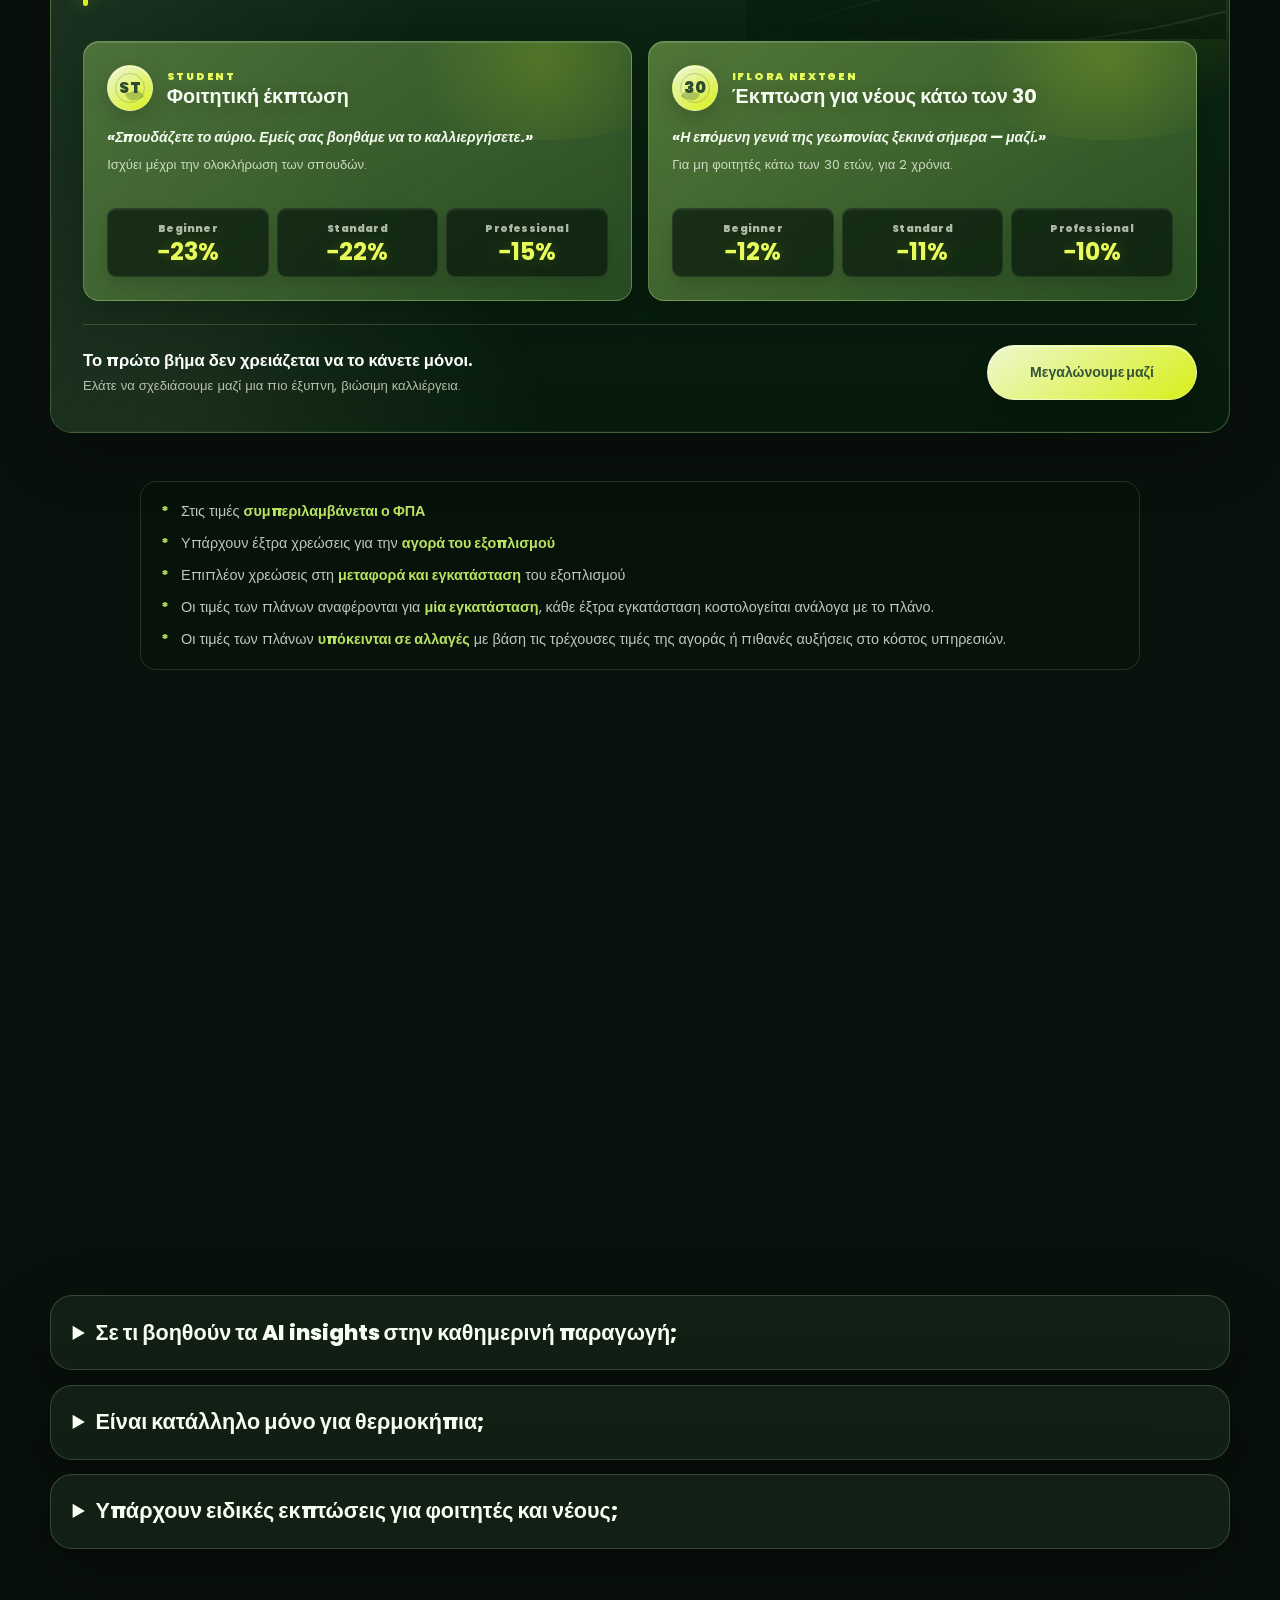
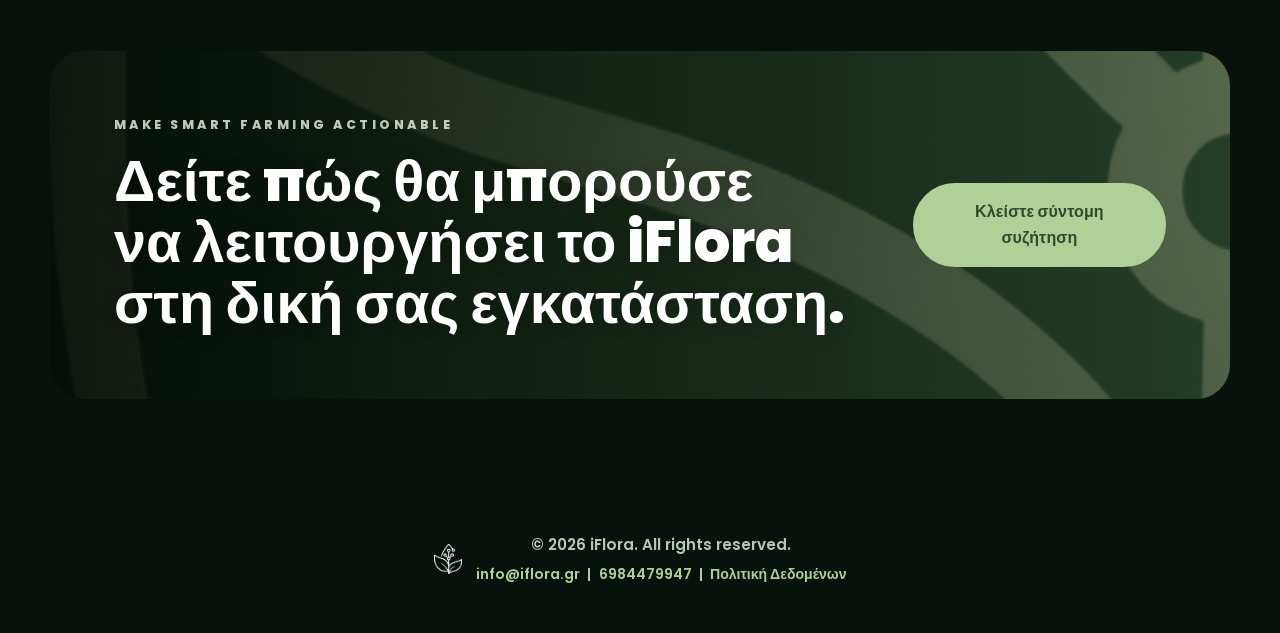
==== commit db494d68: "Restore embedded logo and refresh landing assets" ====
--- a/index.html
+++ b/index.html
@@ -10,7 +10,7 @@
 	<link rel="preconnect" href="https://fonts.gstatic.com" crossorigin>
 	<link href="https://fonts.googleapis.com/css2?family=Poppins:wght@300;400;500;600;700;800&display=swap" rel="stylesheet">
 	<link rel="icon" type="image/png" href="media/iflora.png">
-	<link rel="stylesheet" href="style.css">
+	<link rel="stylesheet" href="style.css?v=20260813-1">
 </head>
 
 <body>
@@ -389,8 +389,8 @@
 		</div>
 	</footer>
 
-	<script src="i18n.js"></script>
-	<script src="script.js"></script>
+	<script src="i18n.js?v=20260813-1"></script>
+	<script src="script.js?v=20260813-1"></script>
 </body>
 
 </html>
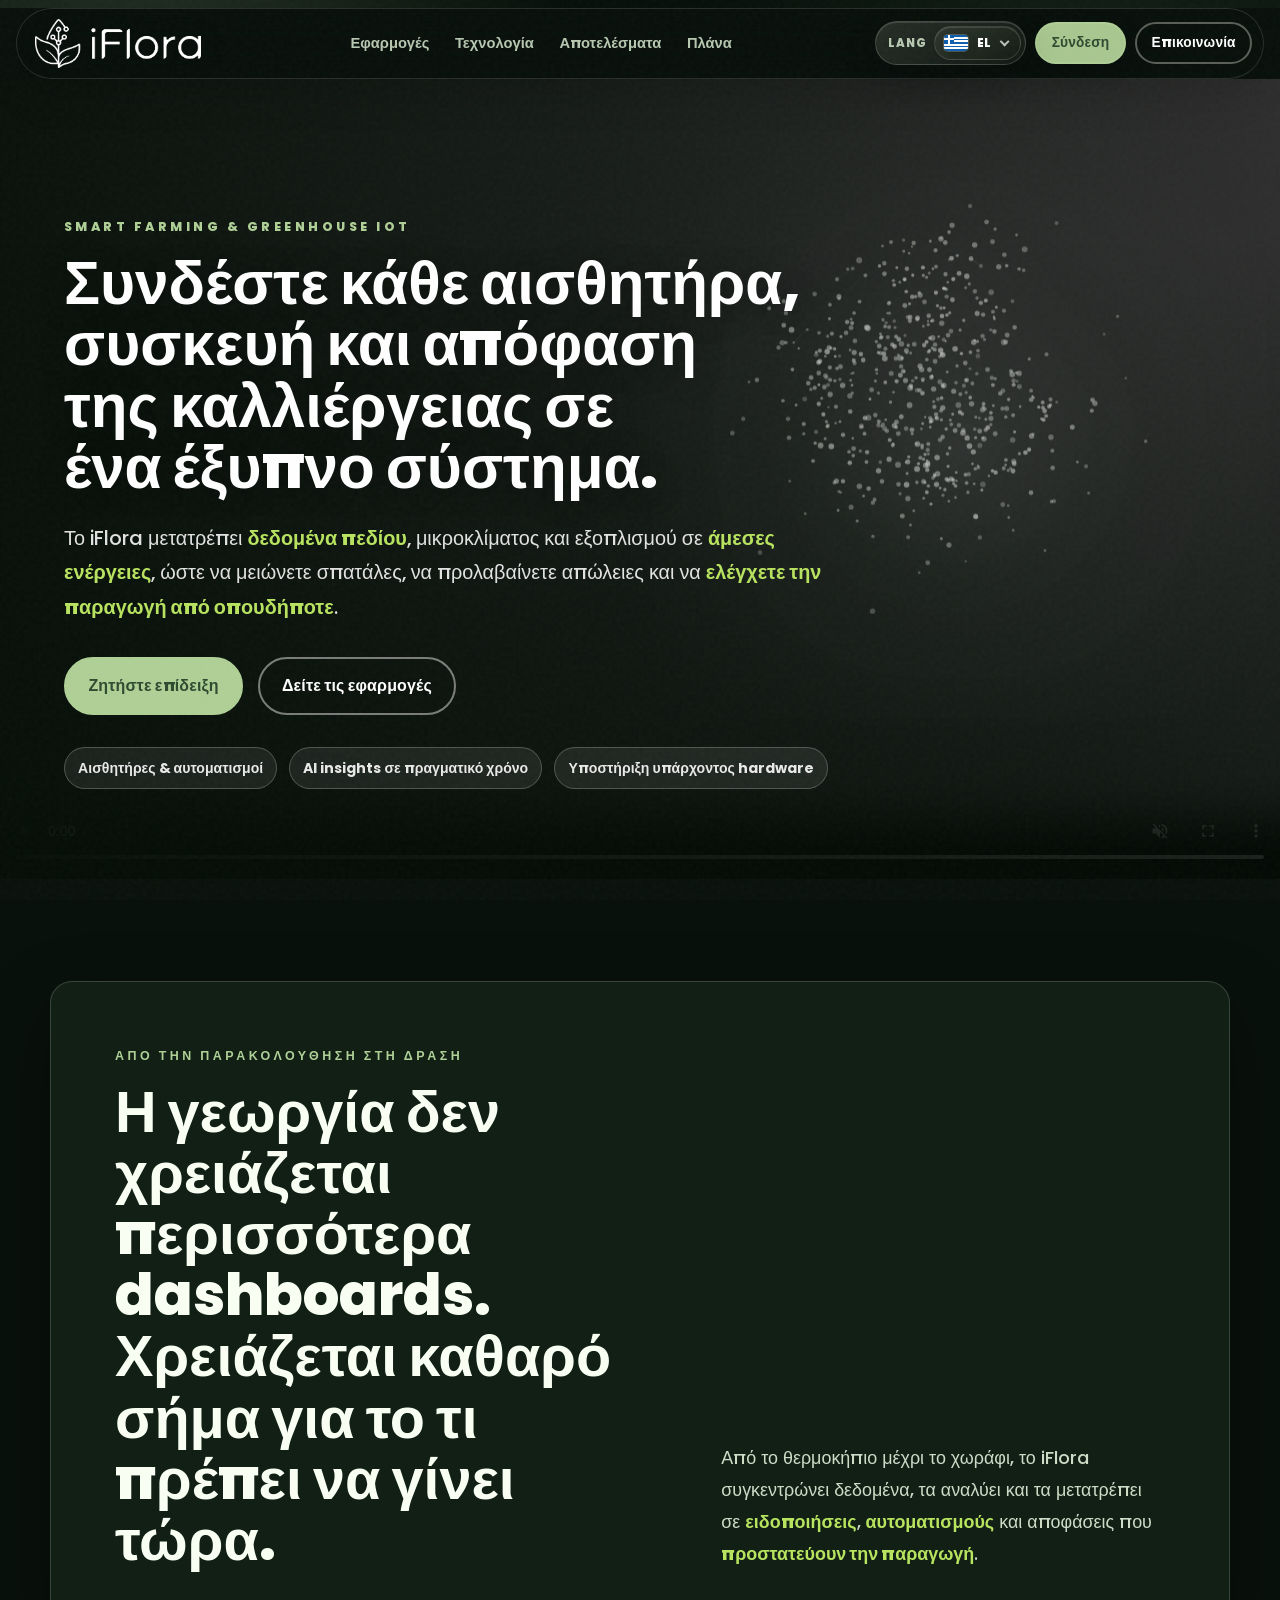
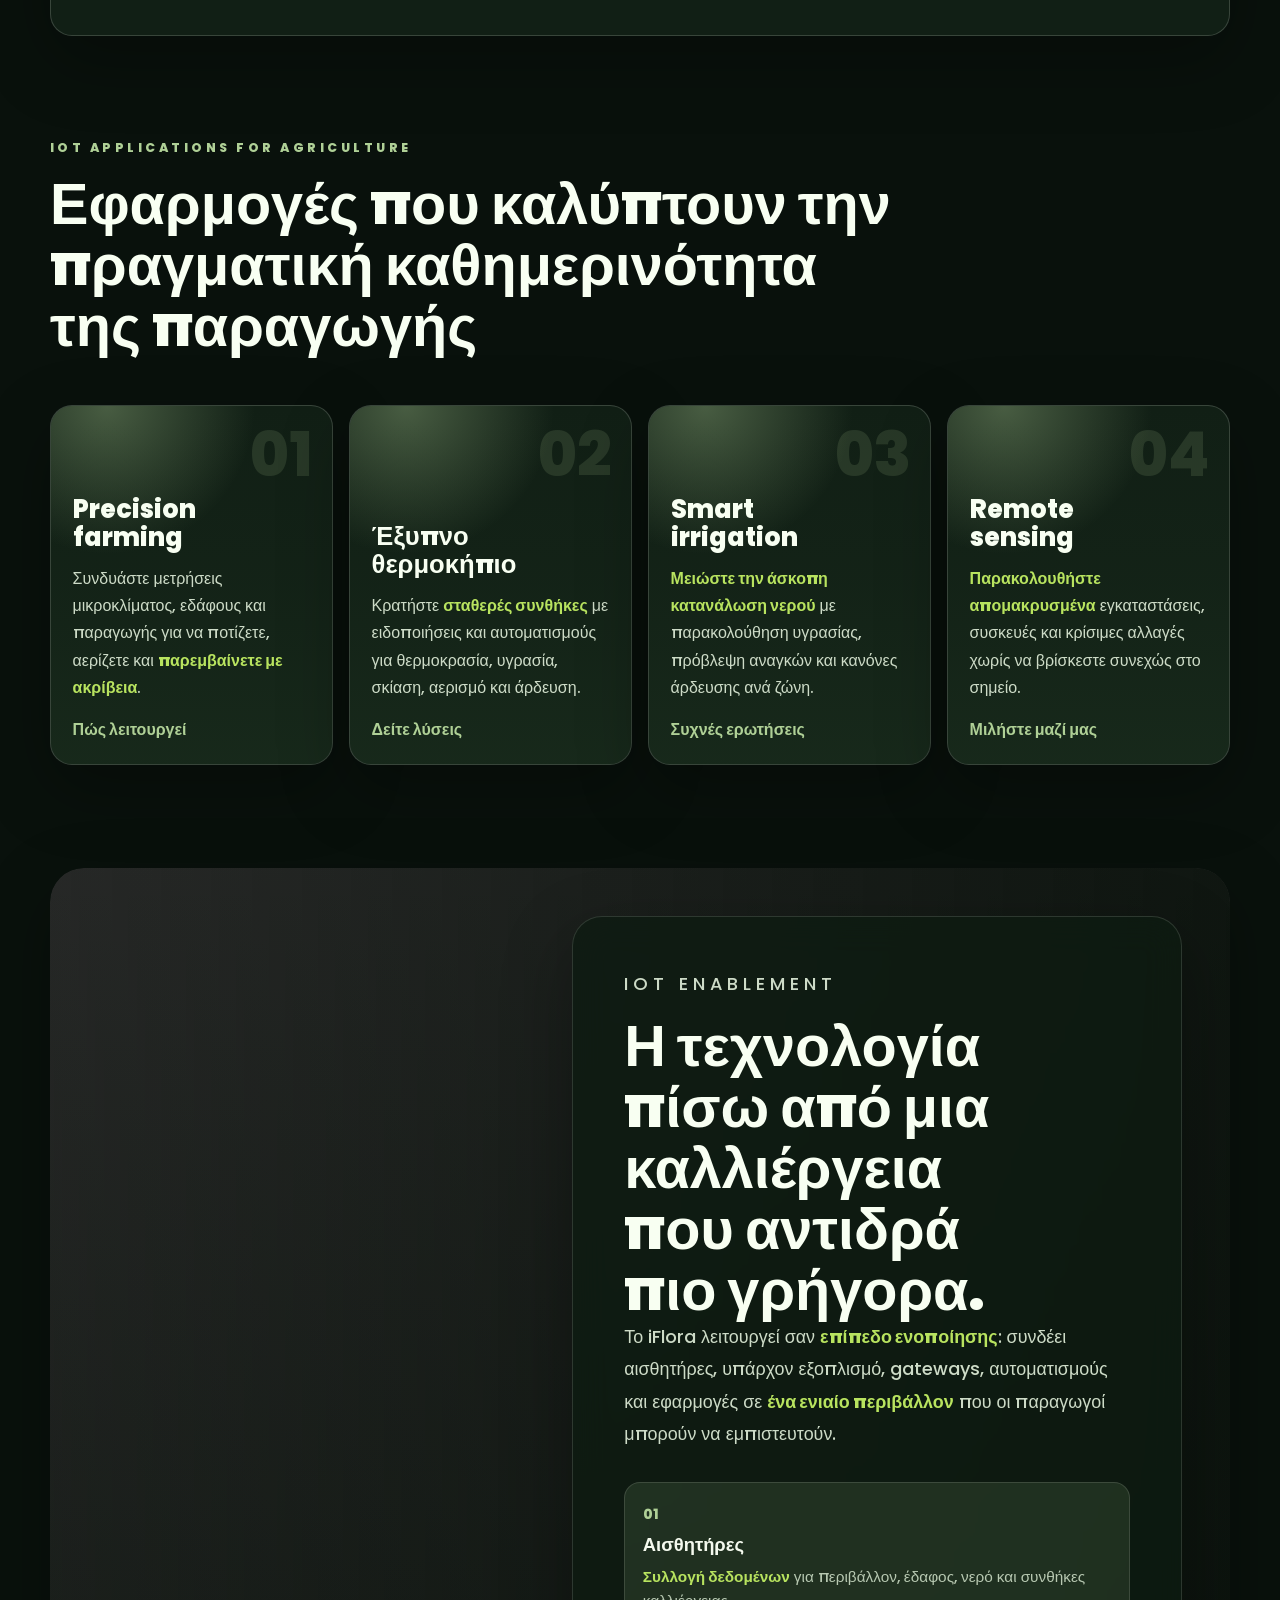
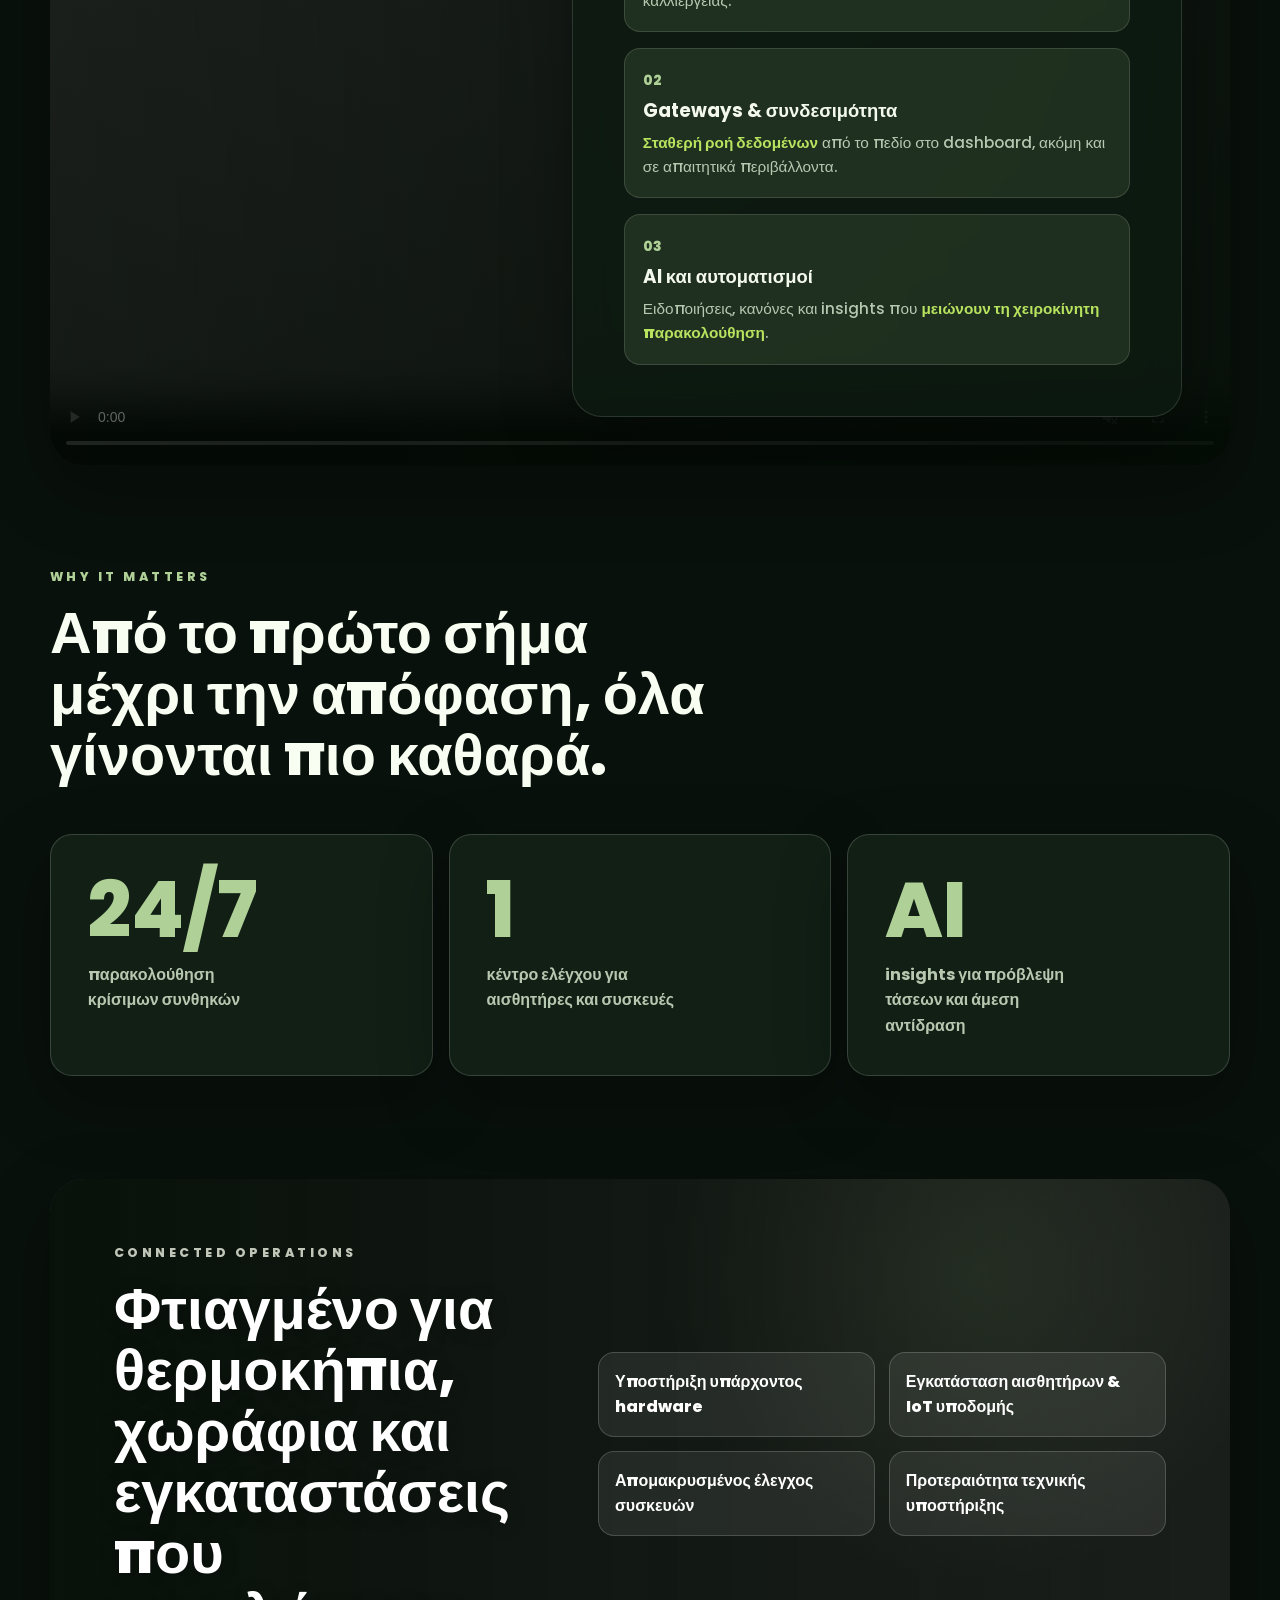
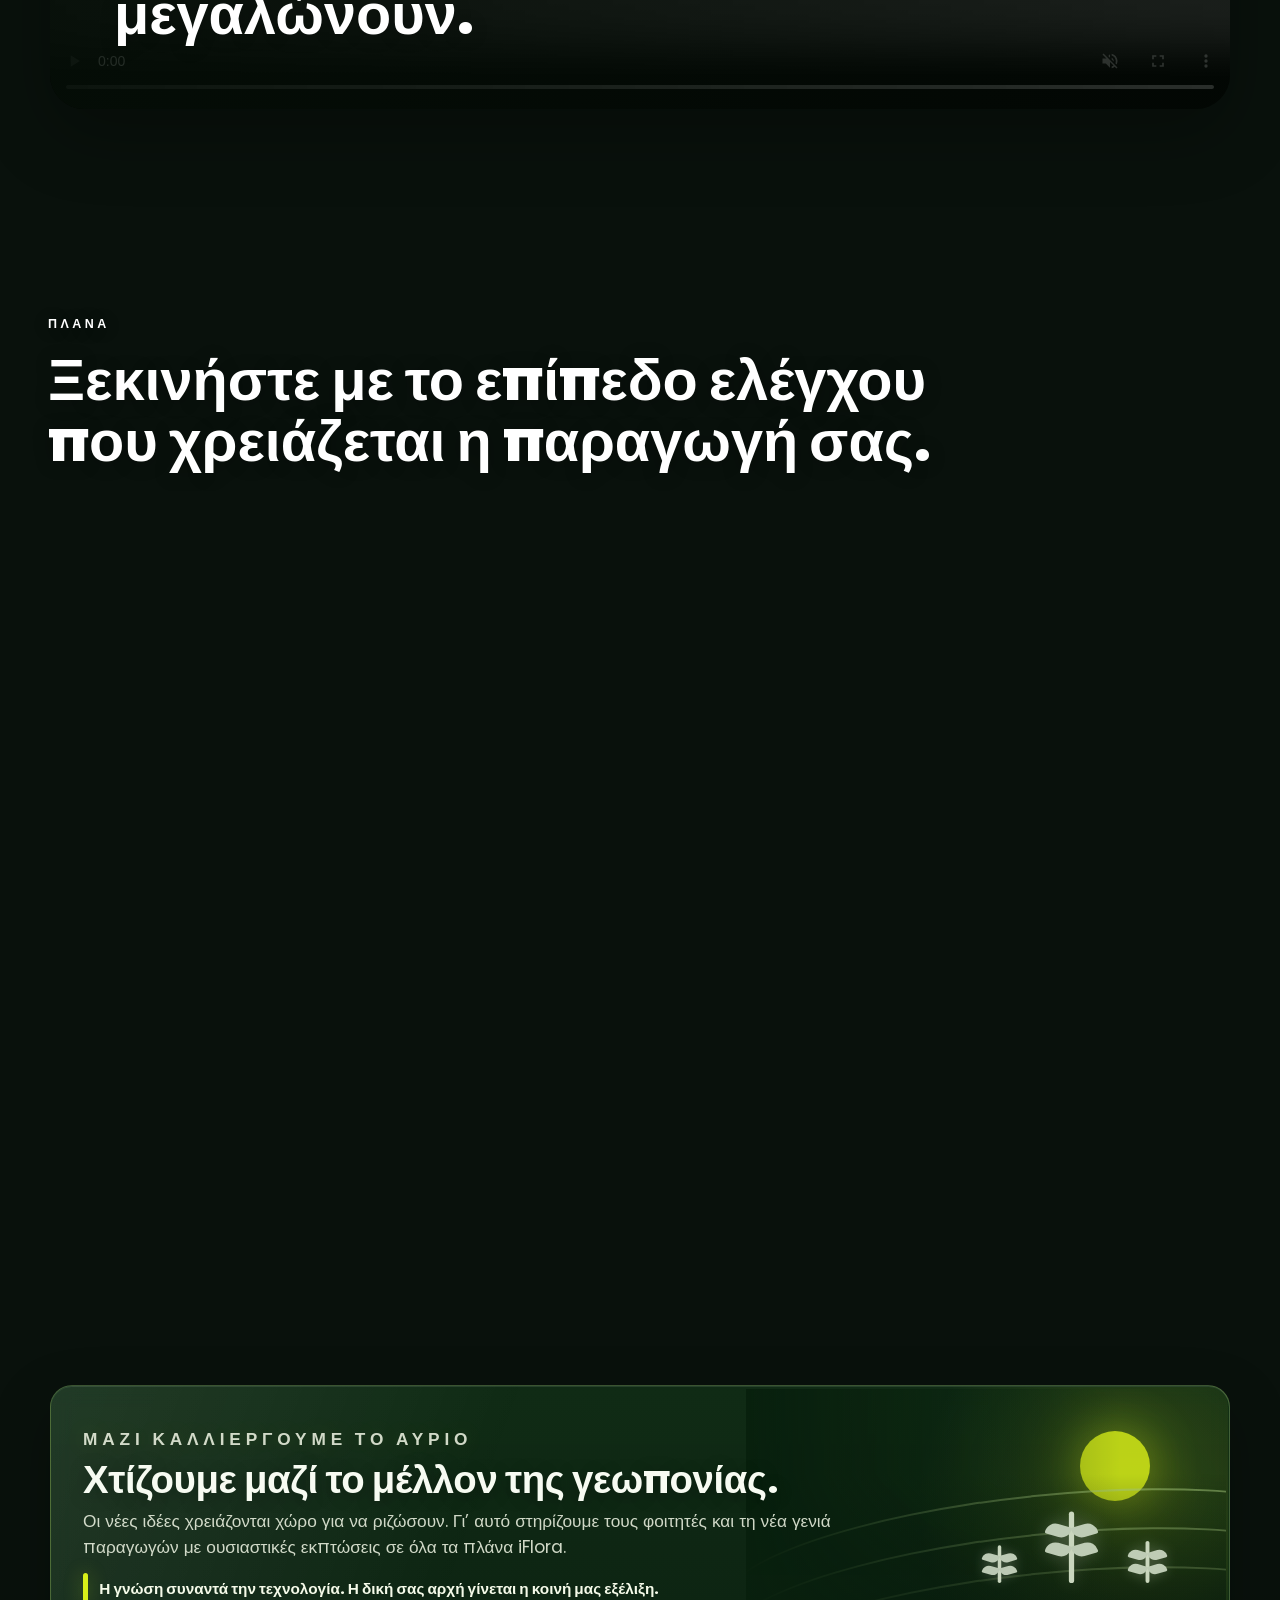
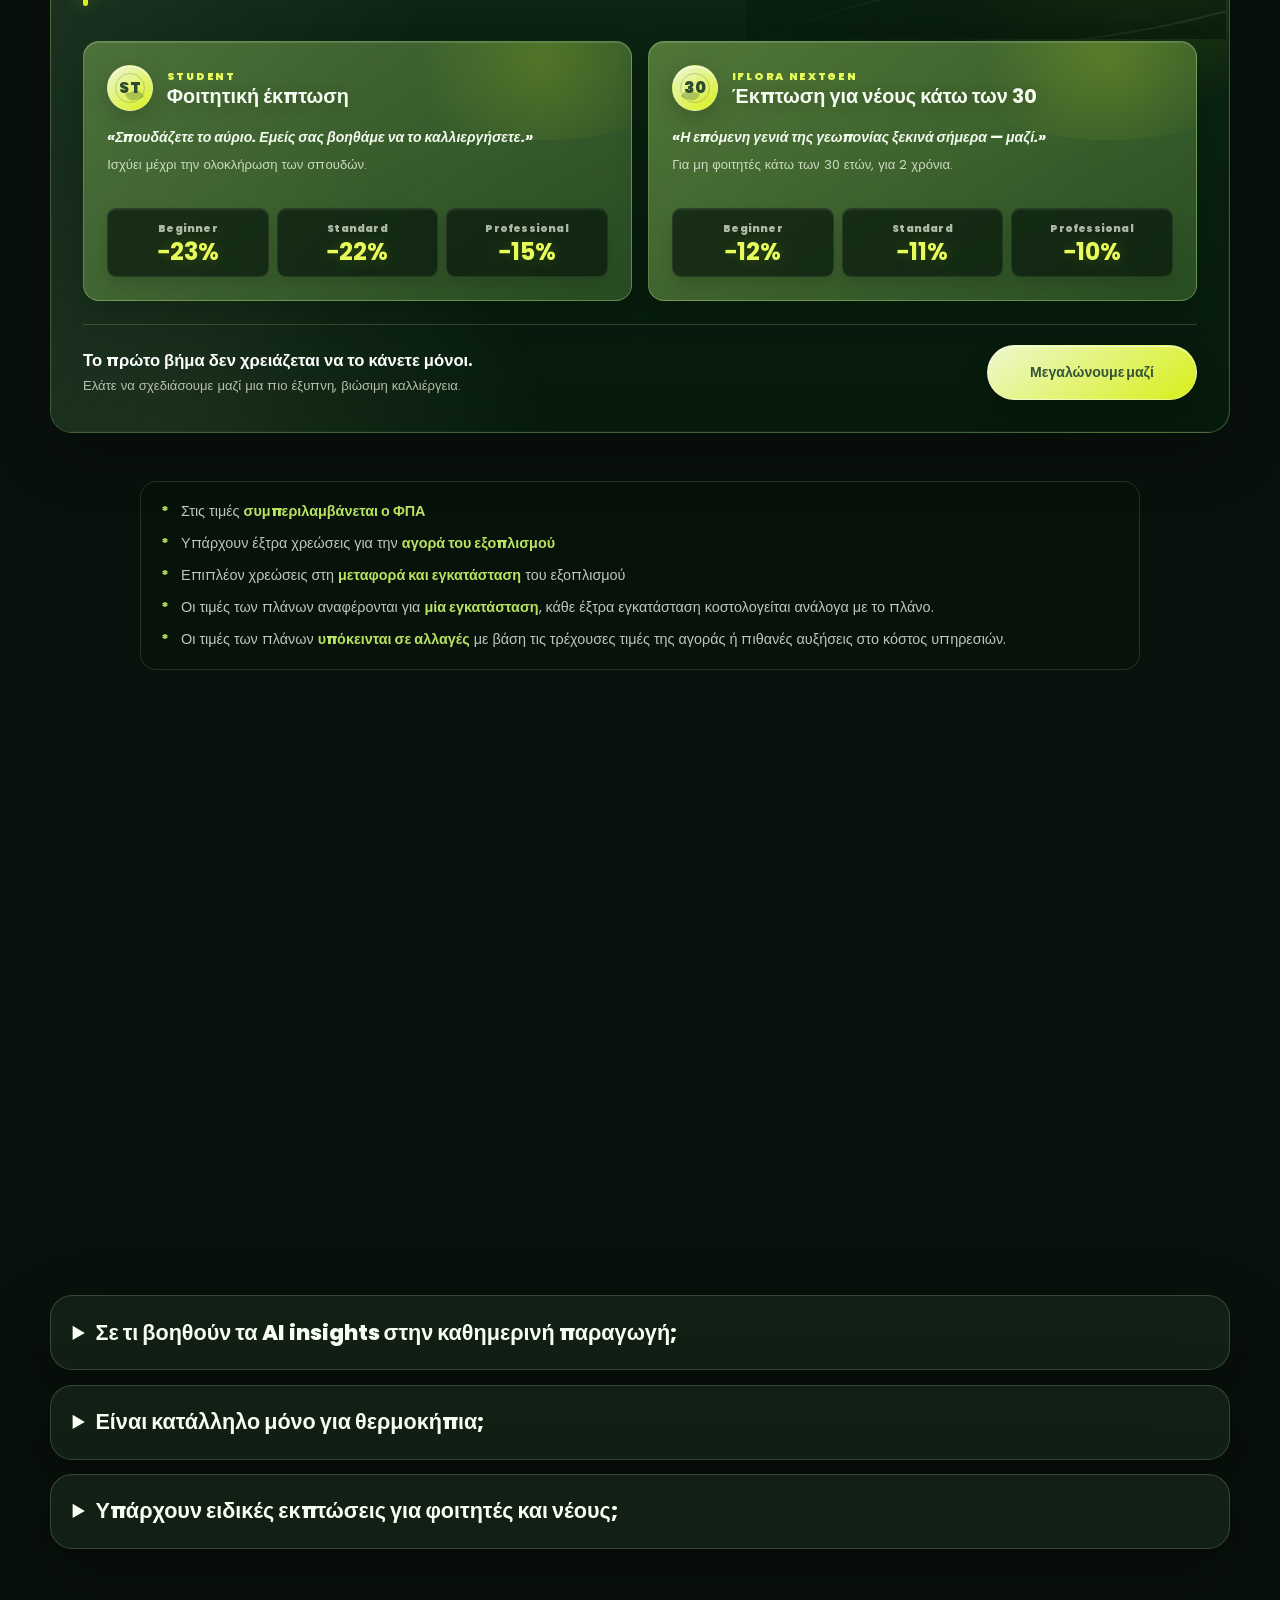
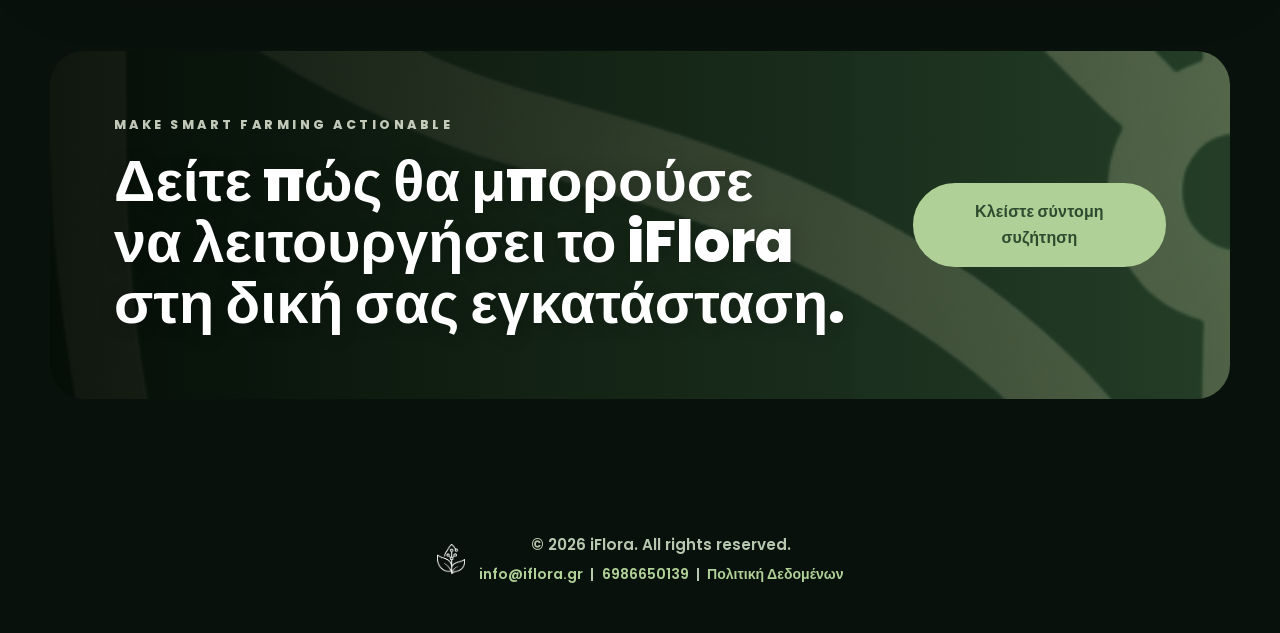
==== commit 4f6143b3: "updated phone number" ====
--- a/index.html
+++ b/index.html
@@ -10,7 +10,7 @@
 	<link rel="preconnect" href="https://fonts.gstatic.com" crossorigin>
 	<link href="https://fonts.googleapis.com/css2?family=Poppins:wght@300;400;500;600;700;800&display=swap" rel="stylesheet">
 	<link rel="icon" type="image/png" href="media/iflora.png">
-	<link rel="stylesheet" href="style.css?v=20260813-1">
+	<link rel="stylesheet" href="style.css">
 </head>
 
 <body>
@@ -382,15 +382,15 @@
 			<div class="footer-contact" aria-label="Στοιχεία επικοινωνίας">
 				<a href="mailto:info@iflora.gr">info@iflora.gr</a>
 				<span aria-hidden="true">|</span>
-				<a href="tel:+306984479947">6984479947</a>
+				<a href="tel:+306986650139">6986650139</a>
 				<span aria-hidden="true">|</span>
 				<a href="politiki-dedomenon.html">Πολιτική Δεδομένων</a>
 			</div>
 		</div>
 	</footer>
 
-	<script src="i18n.js?v=20260813-1"></script>
-	<script src="script.js?v=20260813-1"></script>
+	<script src="i18n.js"></script>
+	<script src="script.js"></script>
 </body>
 
 </html>
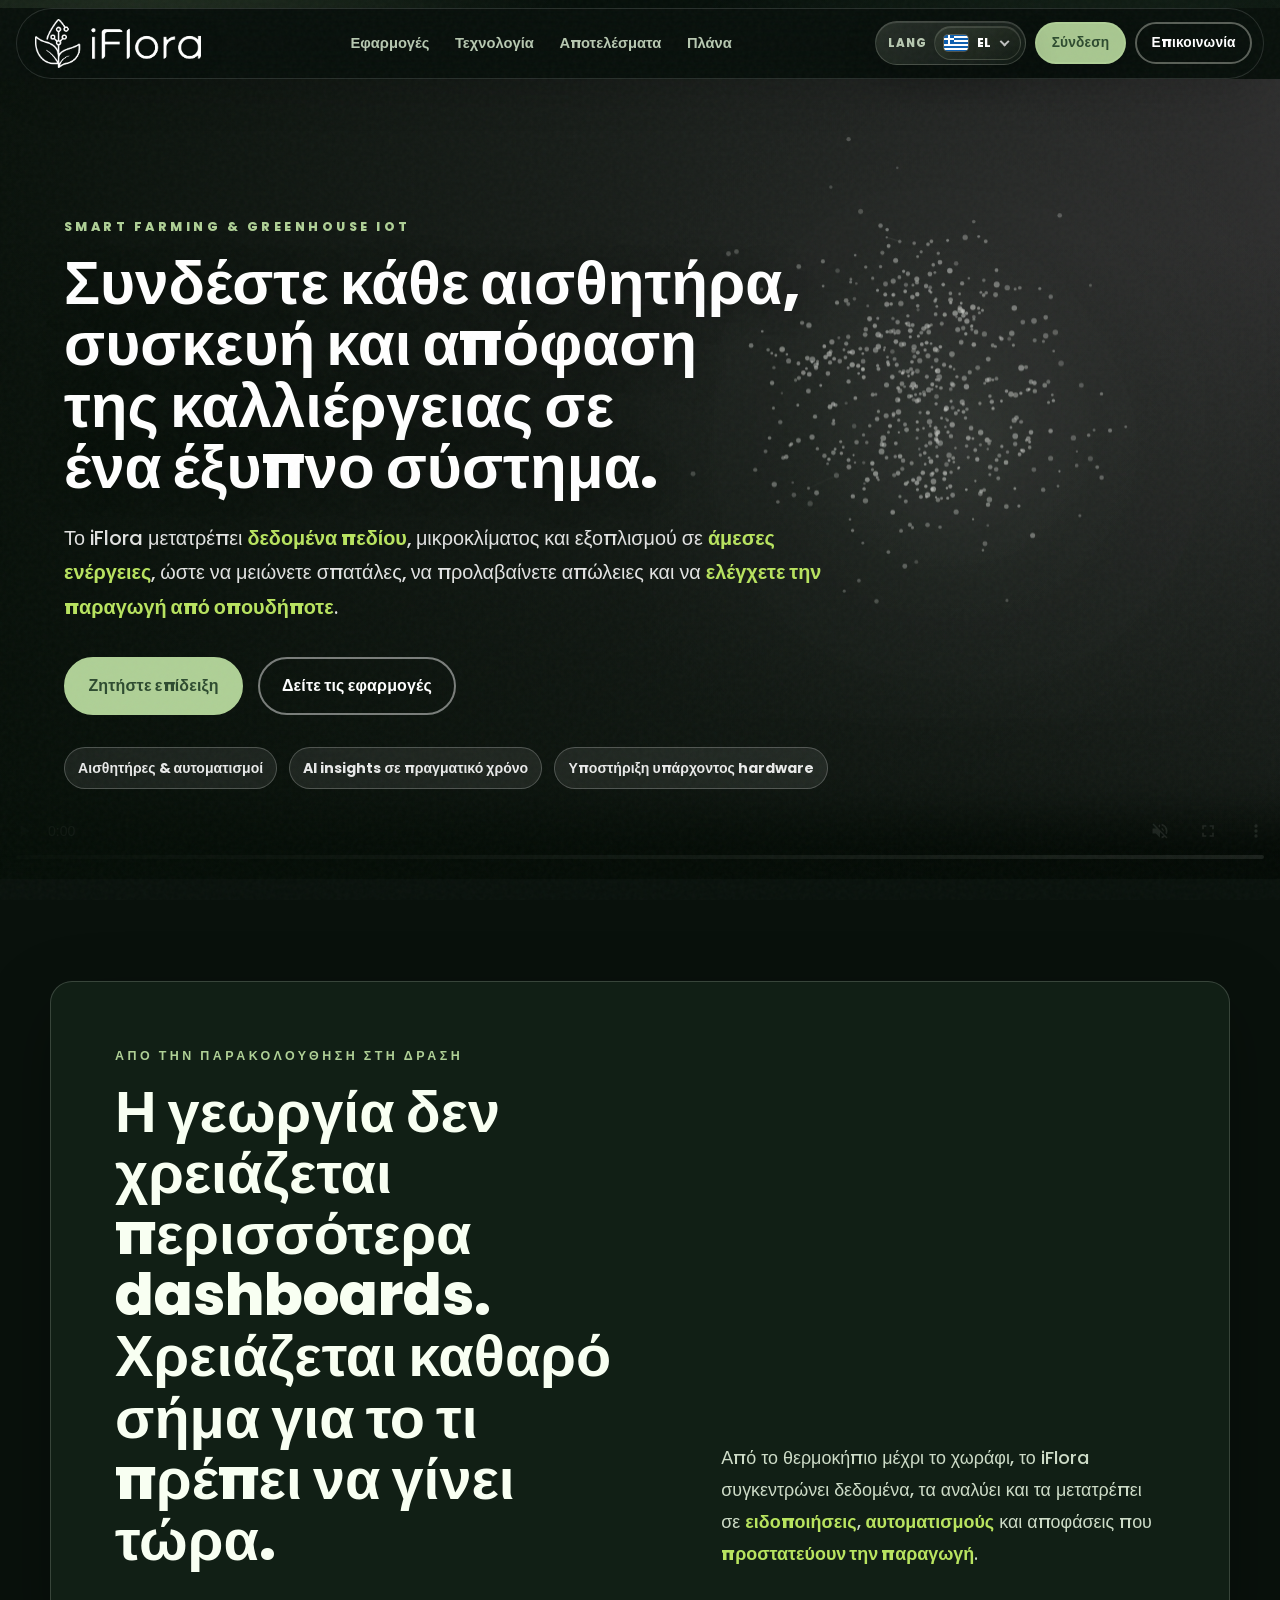
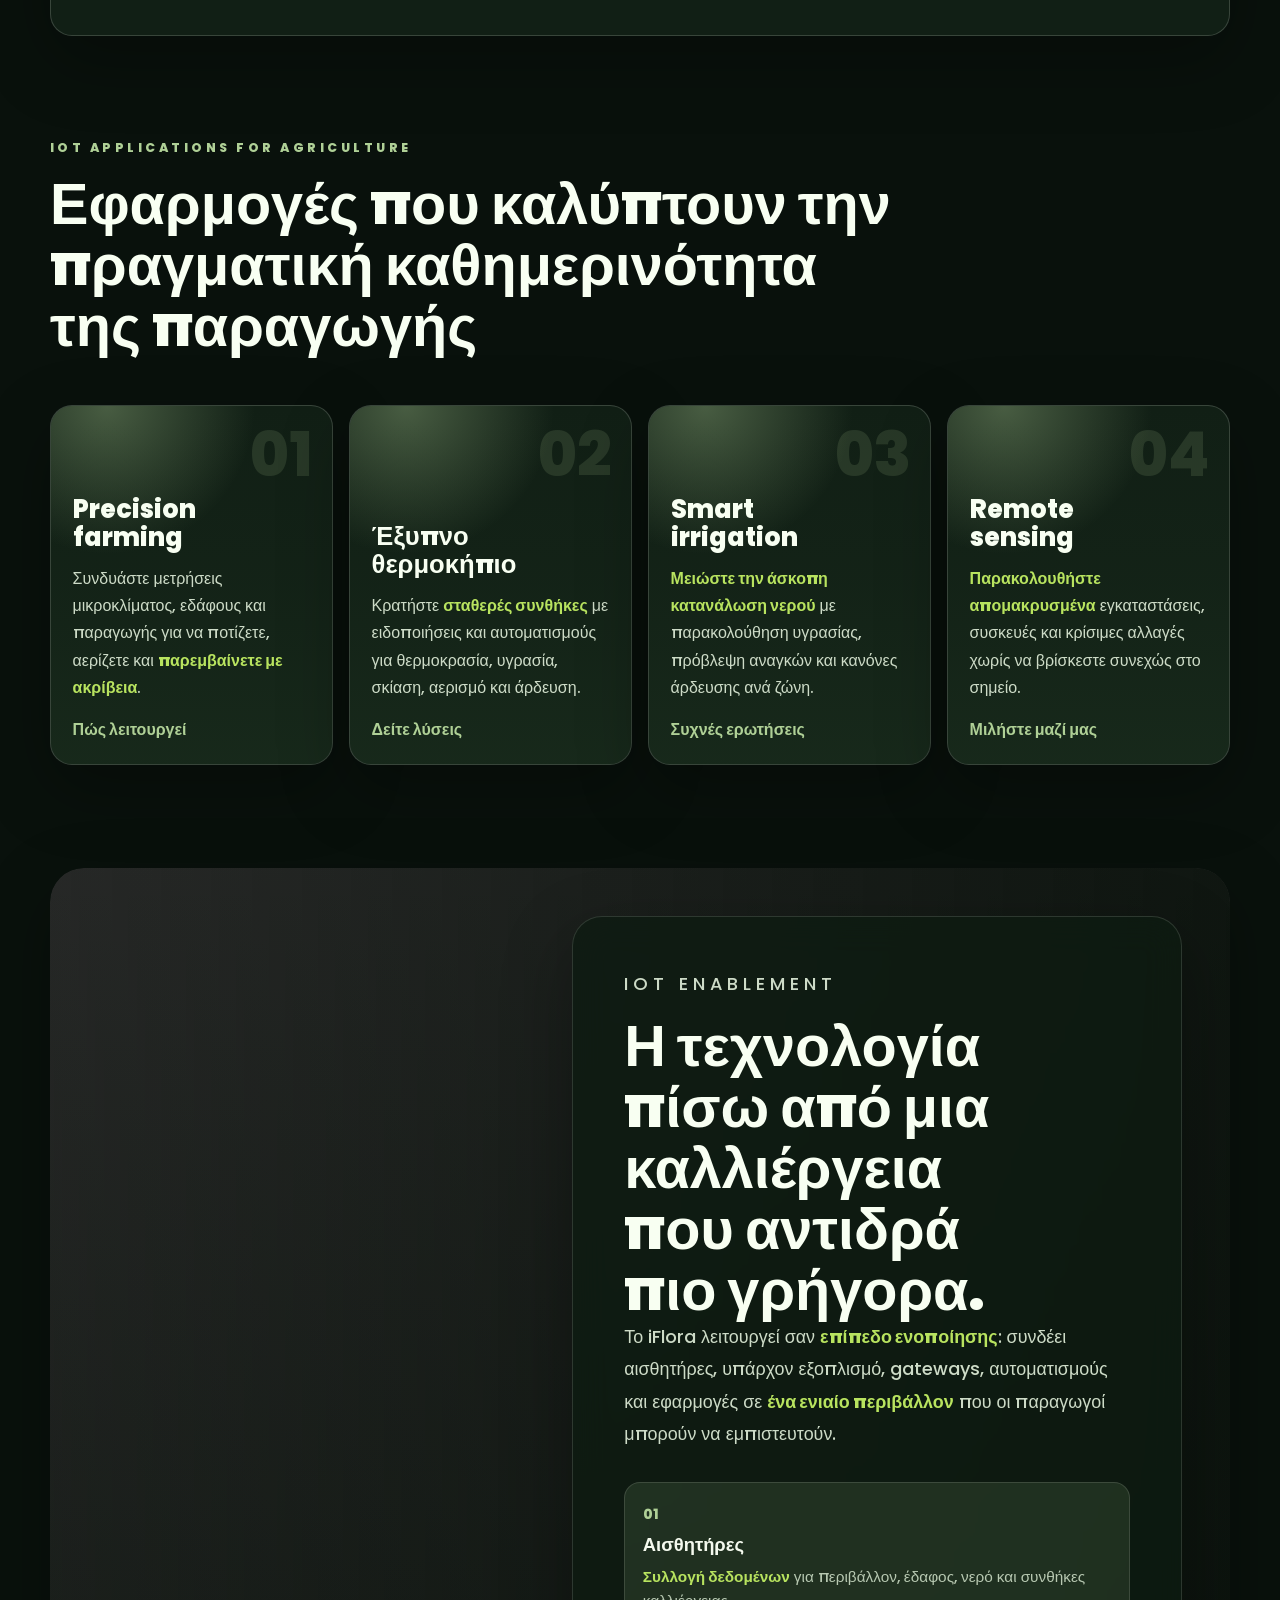
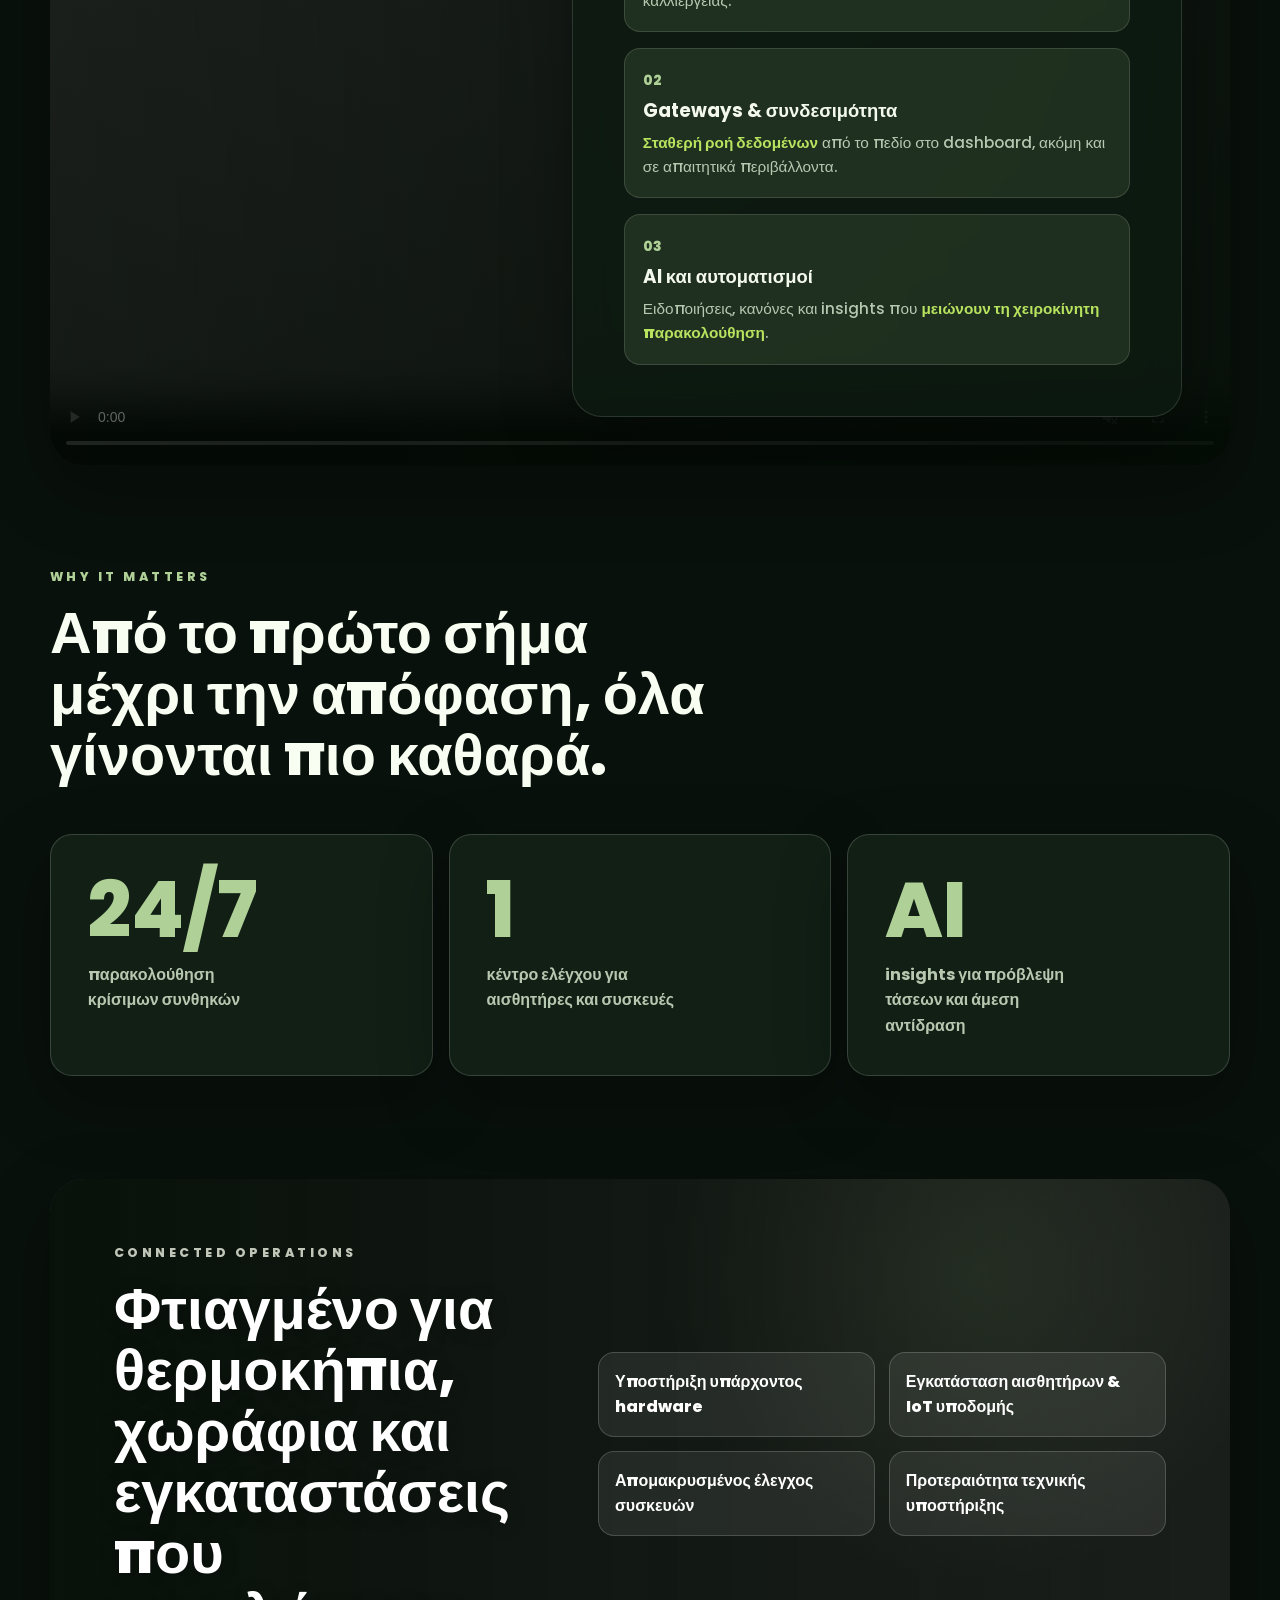
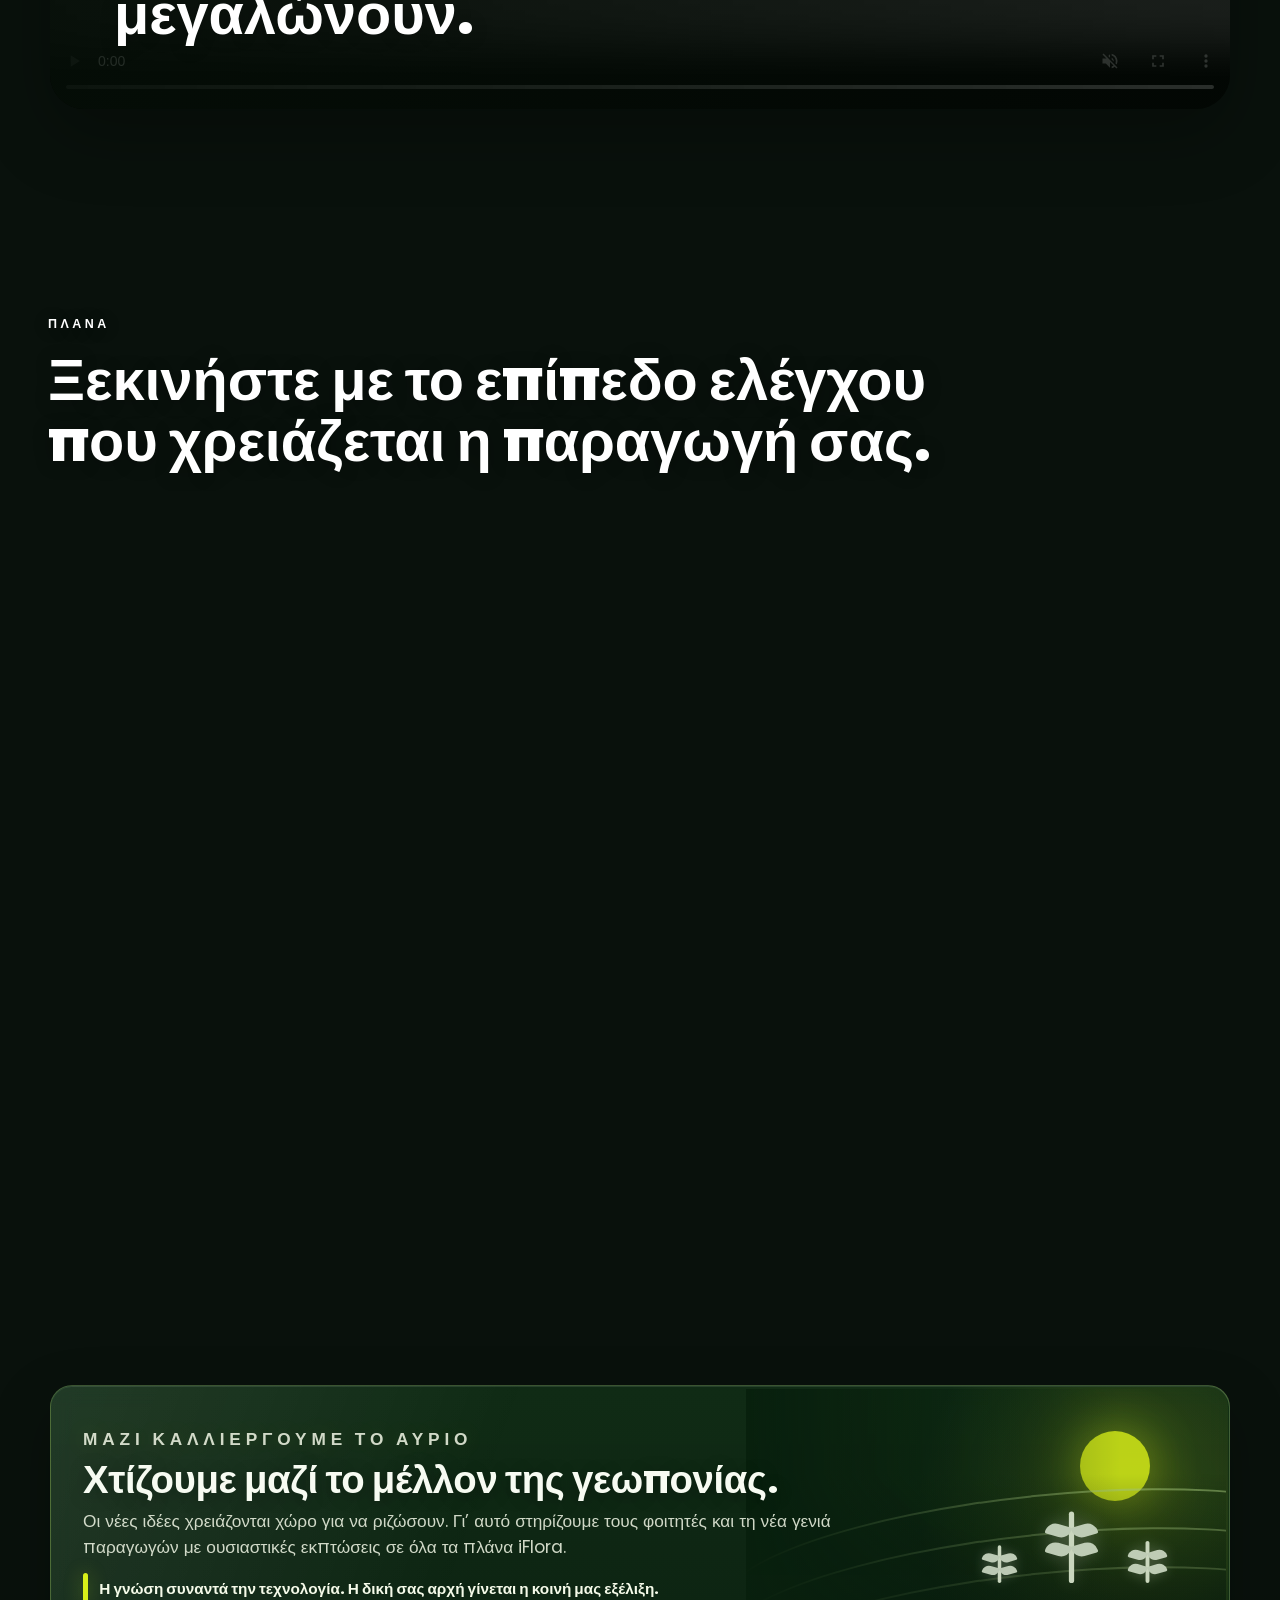
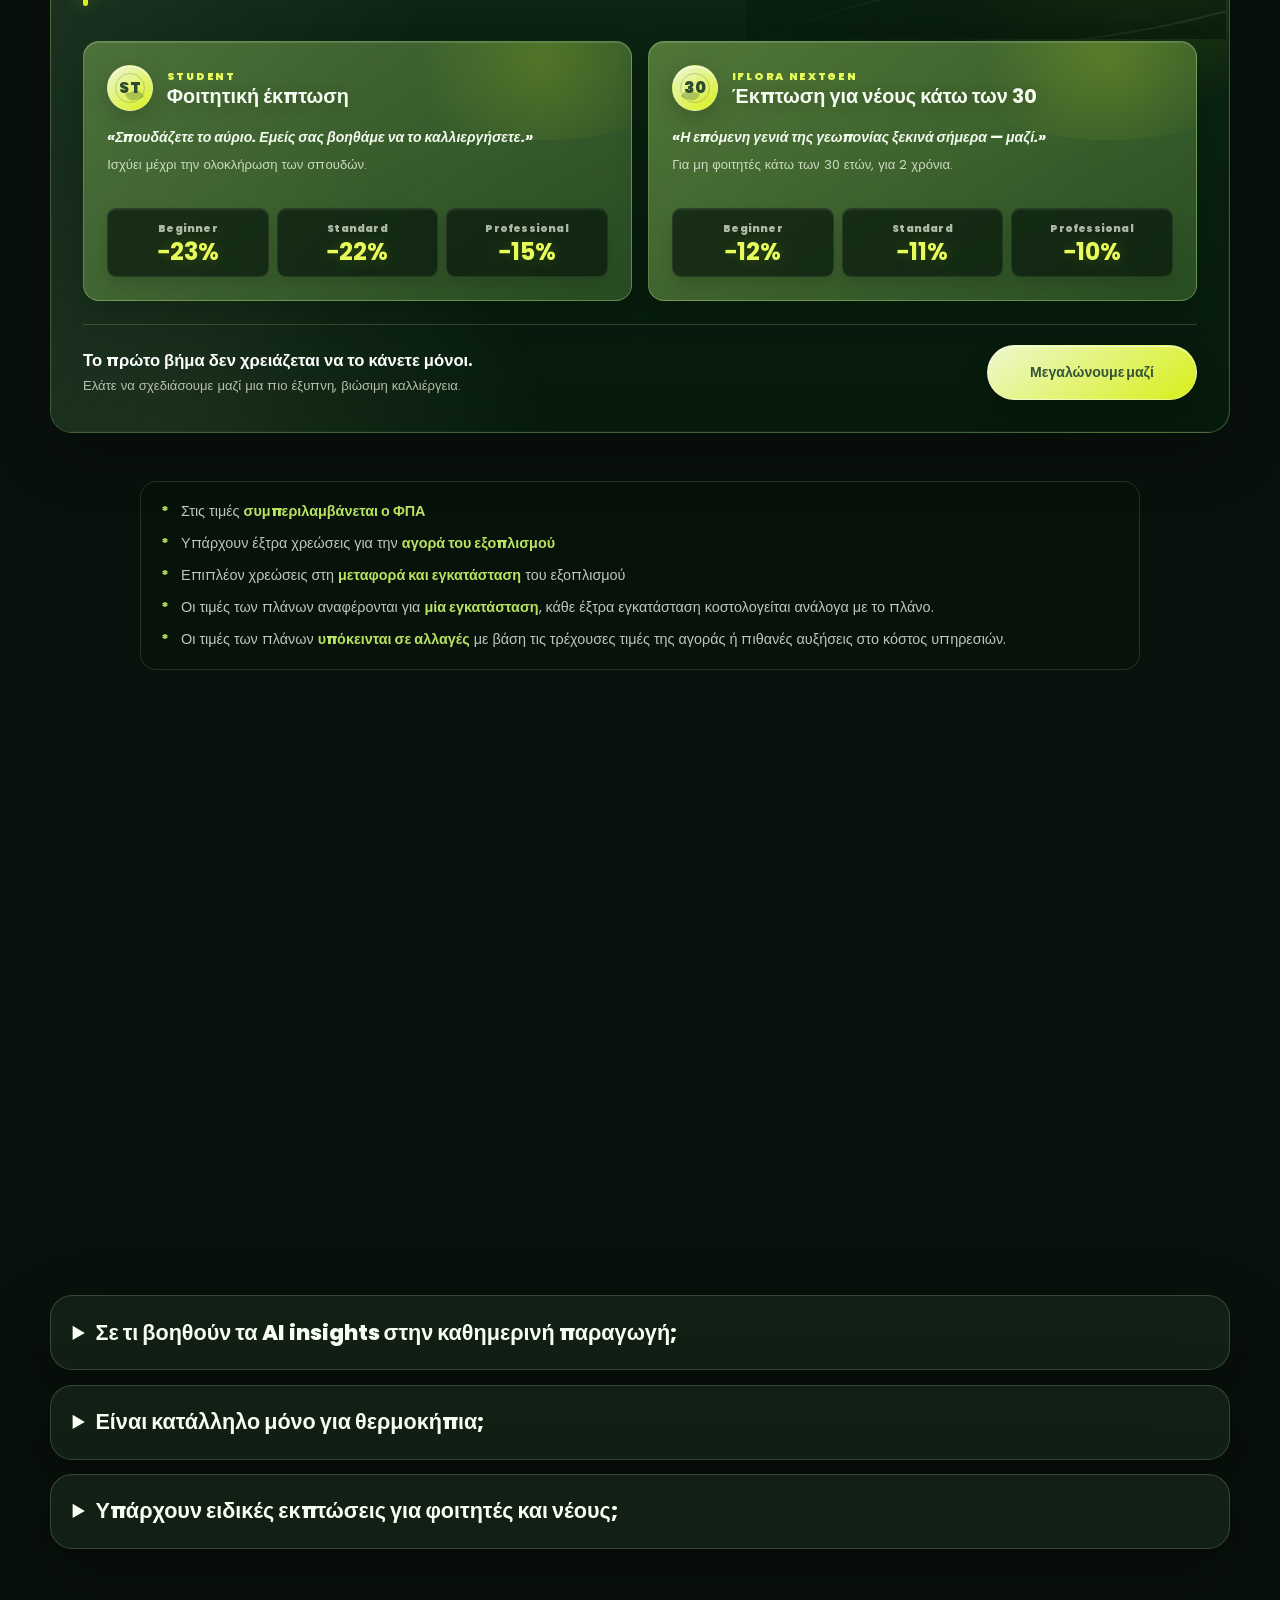
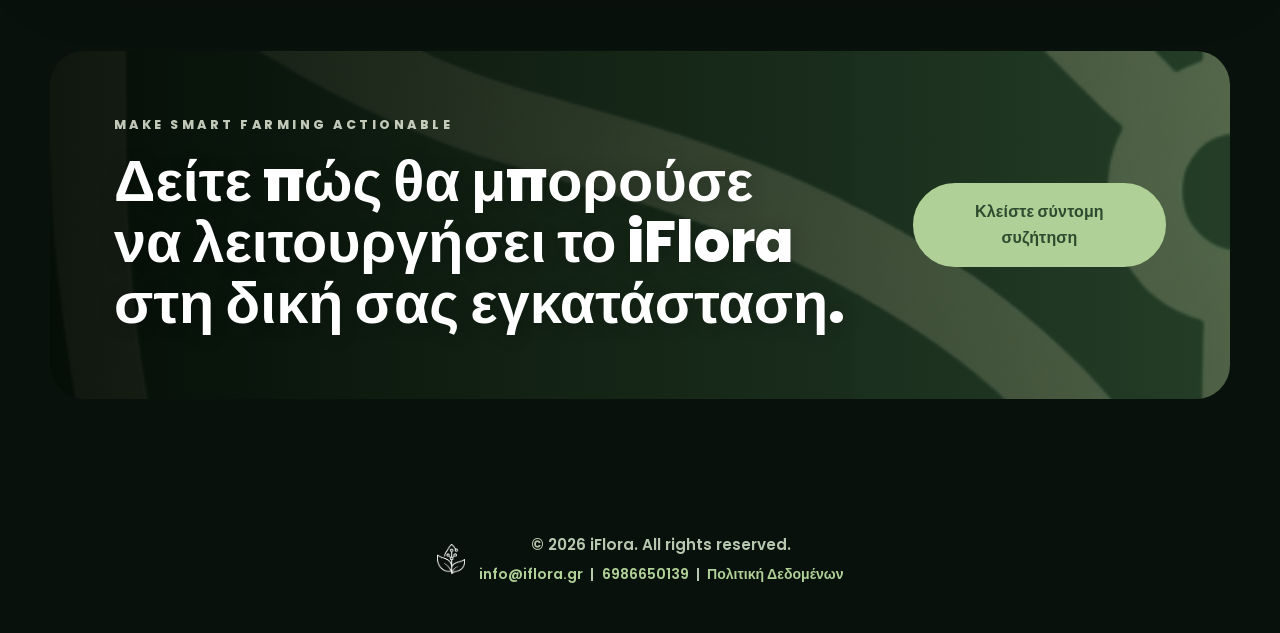
==== commit 437b3695: "Version landing assets for flag release" ====
--- a/index.html
+++ b/index.html
@@ -10,7 +10,7 @@
 	<link rel="preconnect" href="https://fonts.gstatic.com" crossorigin>
 	<link href="https://fonts.googleapis.com/css2?family=Poppins:wght@300;400;500;600;700;800&display=swap" rel="stylesheet">
 	<link rel="icon" type="image/png" href="media/iflora.png">
-	<link rel="stylesheet" href="style.css">
+	<link rel="stylesheet" href="style.css?v=c6c08bd">
 </head>
 
 <body>
@@ -389,8 +389,8 @@
 		</div>
 	</footer>
 
-	<script src="i18n.js"></script>
-	<script src="script.js"></script>
+	<script src="i18n.js?v=c6c08bd"></script>
+	<script src="script.js?v=c6c08bd"></script>
 </body>
 
 </html>
--- a/style.css
+++ b/style.css
@@ -325,65 +325,25 @@
 	height: 16px;
 	overflow: hidden;
 	border-radius: 4px;
-	background: #dce8d4;
+	background-color: #dce8d4;
+	background-position: center;
+	background-repeat: no-repeat;
+	background-size: cover;
 	box-shadow:
 		0 0 0 1px rgba(255, 255, 255, 0.22),
 		0 3px 8px rgba(0, 0, 0, 0.18);
 }
 
-.flag-el {
-	background: linear-gradient(to bottom, #0d5eaf 0 11%, #fff 11% 22%, #0d5eaf 22% 33%, #fff 33% 44%, #0d5eaf 44% 55%, #fff 55% 66%, #0d5eaf 66% 77%, #fff 77% 88%, #0d5eaf 88% 100%);
-}
-
-.flag-el::before {
-	content: "";
-	position: absolute;
-	top: 0;
-	left: 0;
-	width: 43%;
-	height: 55%;
-	background:
-		linear-gradient(to right, transparent 37%, #fff 37% 59%, transparent 59%),
-		linear-gradient(to bottom, transparent 33%, #fff 33% 58%, transparent 58%),
-		#0d5eaf;
-}
-
-.flag-bg { background: linear-gradient(to bottom, #fff 0 33.33%, #00966e 33.33% 66.66%, #d62612 66.66% 100%); }
-.flag-ro { background: linear-gradient(to right, #002b7f 0 33.33%, #fcd116 33.33% 66.66%, #ce1126 66.66% 100%); }
-.flag-nl { background: linear-gradient(to bottom, #ae1c28 0 33.33%, #fff 33.33% 66.66%, #21468b 66.66% 100%); }
-.flag-fr { background: linear-gradient(to right, #0055a4 0 33.33%, #fff 33.33% 66.66%, #ef4135 66.66% 100%); }
-.flag-es { background: linear-gradient(to bottom, #aa151b 0 25%, #f1bf00 25% 75%, #aa151b 75% 100%); }
-.flag-it { background: linear-gradient(to right, #009246 0 33.33%, #fff 33.33% 66.66%, #ce2b37 66.66% 100%); }
-
-.flag-sq {
-	background: #e41f26;
-}
-
-.flag-sq::before {
-	content: "";
-	position: absolute;
-	inset: 4px 7px;
-	background: #111;
-	clip-path: polygon(50% 0, 64% 31%, 100% 23%, 73% 50%, 95% 82%, 56% 68%, 50% 100%, 44% 68%, 5% 82%, 27% 50%, 0 23%, 36% 31%);
-}
-
-.flag-tr {
-	background:
-		radial-gradient(circle at 45% 50%, #e30a17 0 17%, transparent 18%),
-		radial-gradient(circle at 36% 50%, #fff 0 23%, transparent 24%),
-		#e30a17;
-}
-
-.flag-tr::after {
-	content: "";
-	position: absolute;
-	left: 15px;
-	top: 6px;
-	width: 4px;
-	height: 4px;
-	background: #fff;
-	clip-path: polygon(50% 0, 61% 36%, 100% 36%, 68% 57%, 79% 94%, 50% 72%, 21% 94%, 32% 57%, 0 36%, 39% 36%);
-}
+.flag-el { background-image: url("media/flags/gr.svg"); }
+.flag-bg { background-image: url("media/flags/bg.svg"); }
+.flag-sq { background-image: url("media/flags/al.svg"); }
+.flag-tr { background-image: url("media/flags/tr.svg"); }
+.flag-ro { background-image: url("media/flags/ro.svg"); }
+.flag-nl { background-image: url("media/flags/nl.svg"); }
+.flag-fr { background-image: url("media/flags/fr.svg"); }
+.flag-es { background-image: url("media/flags/es.svg"); }
+.flag-it { background-image: url("media/flags/it.svg"); }
+.flag-en { background-image: url("media/flags/gb.svg"); }
 
 .contact-language-switcher {
 	position: relative;
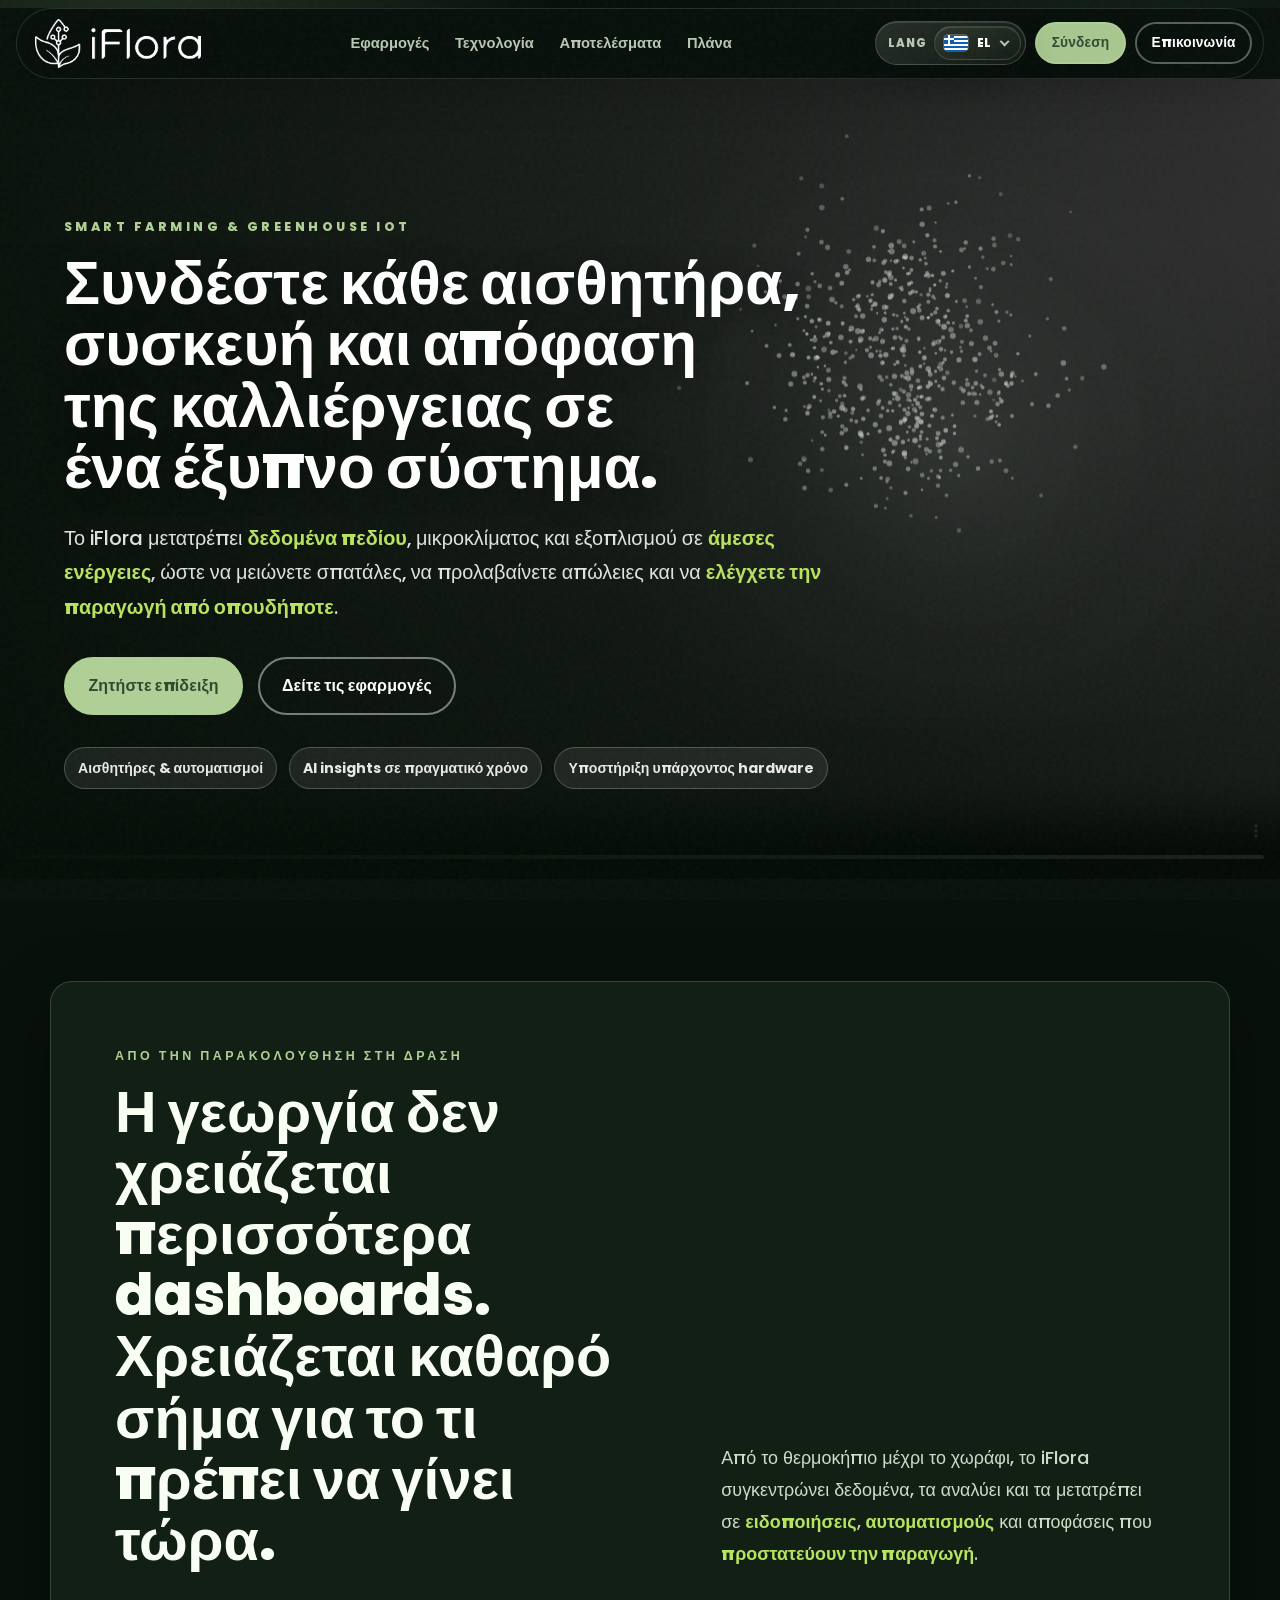
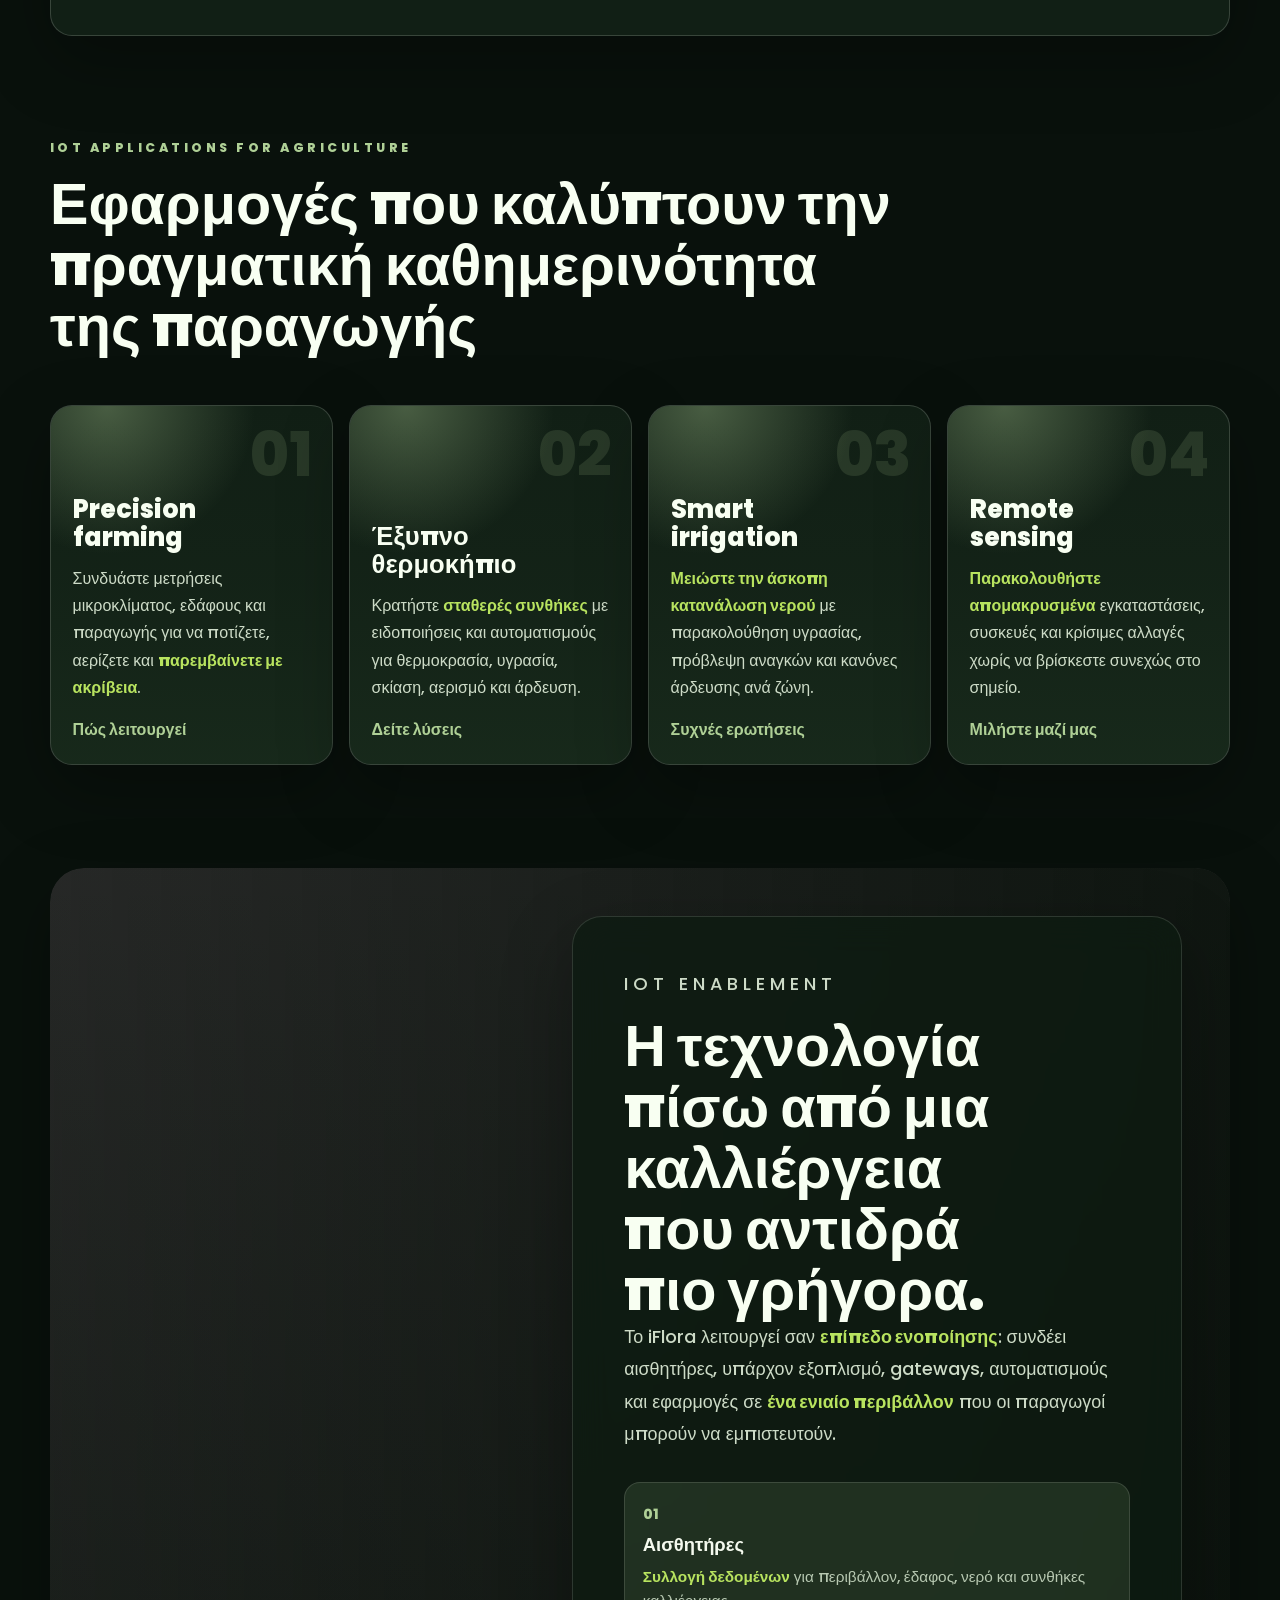
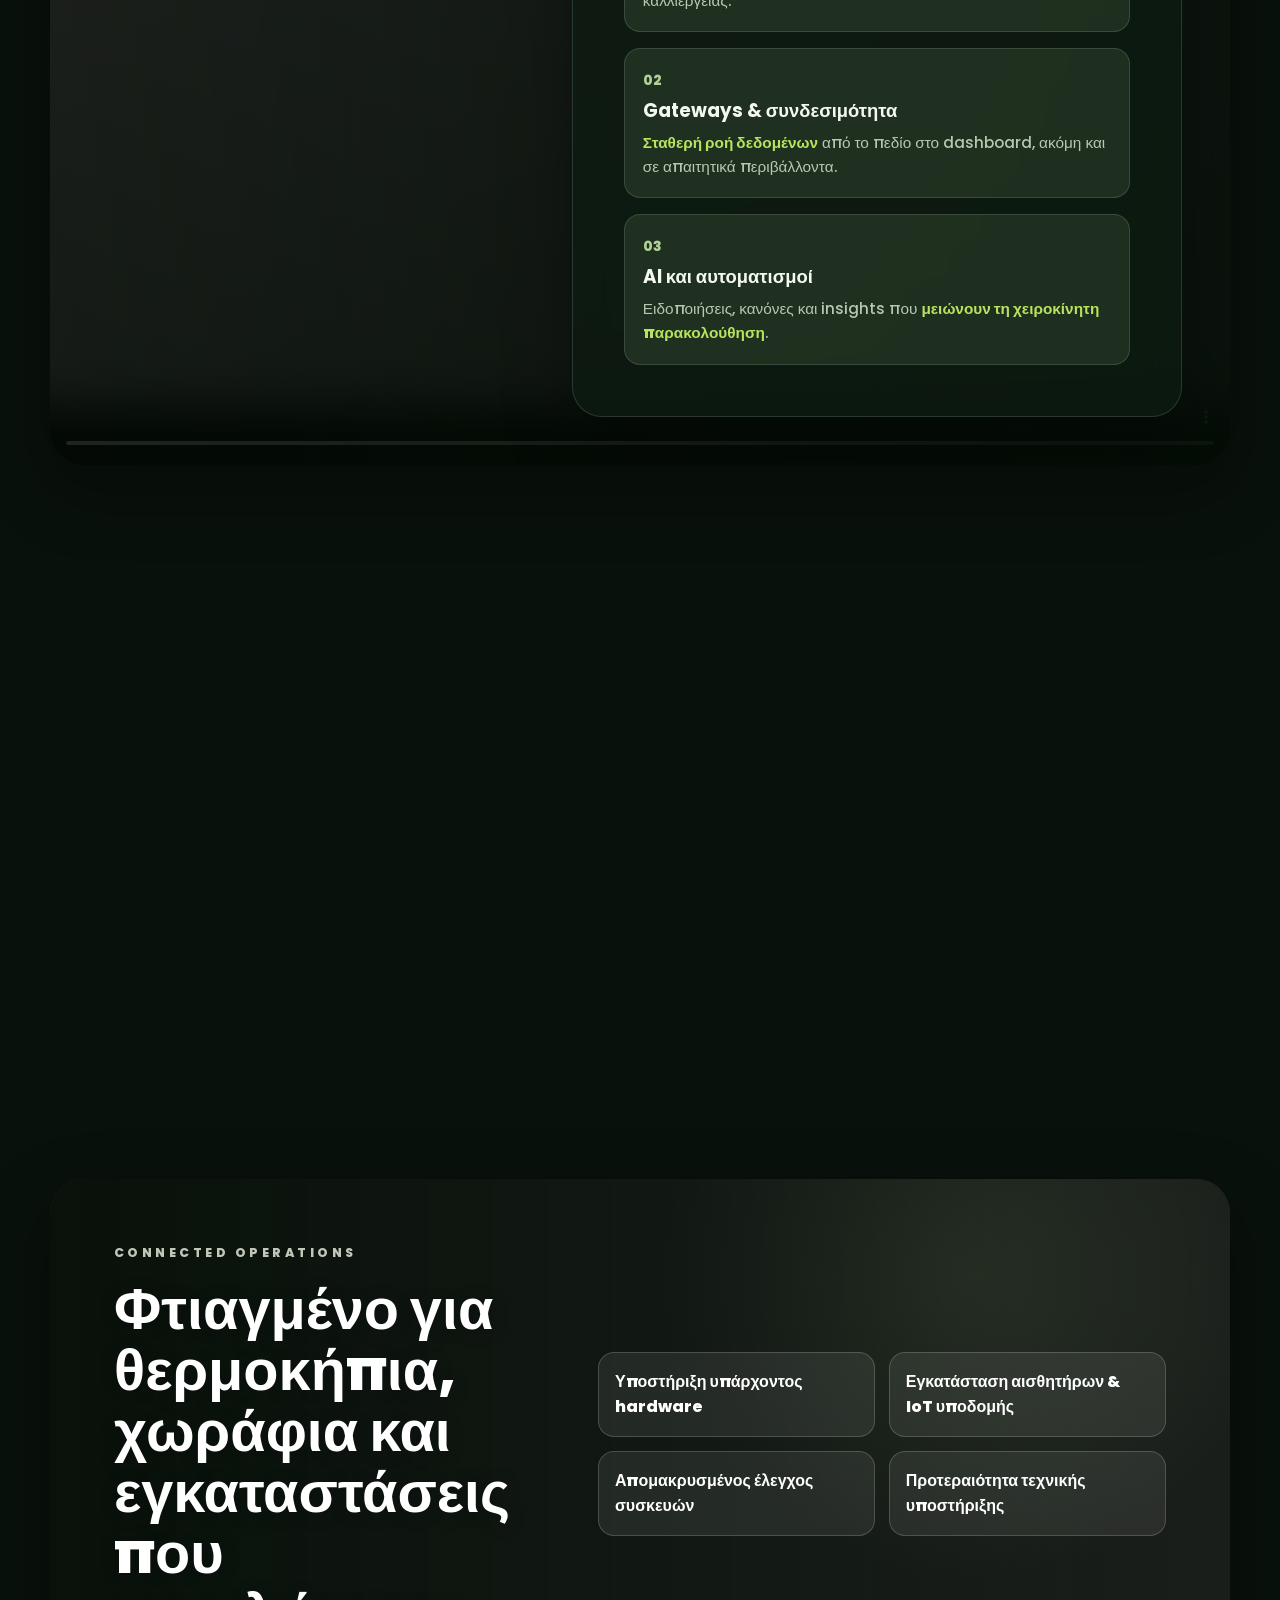
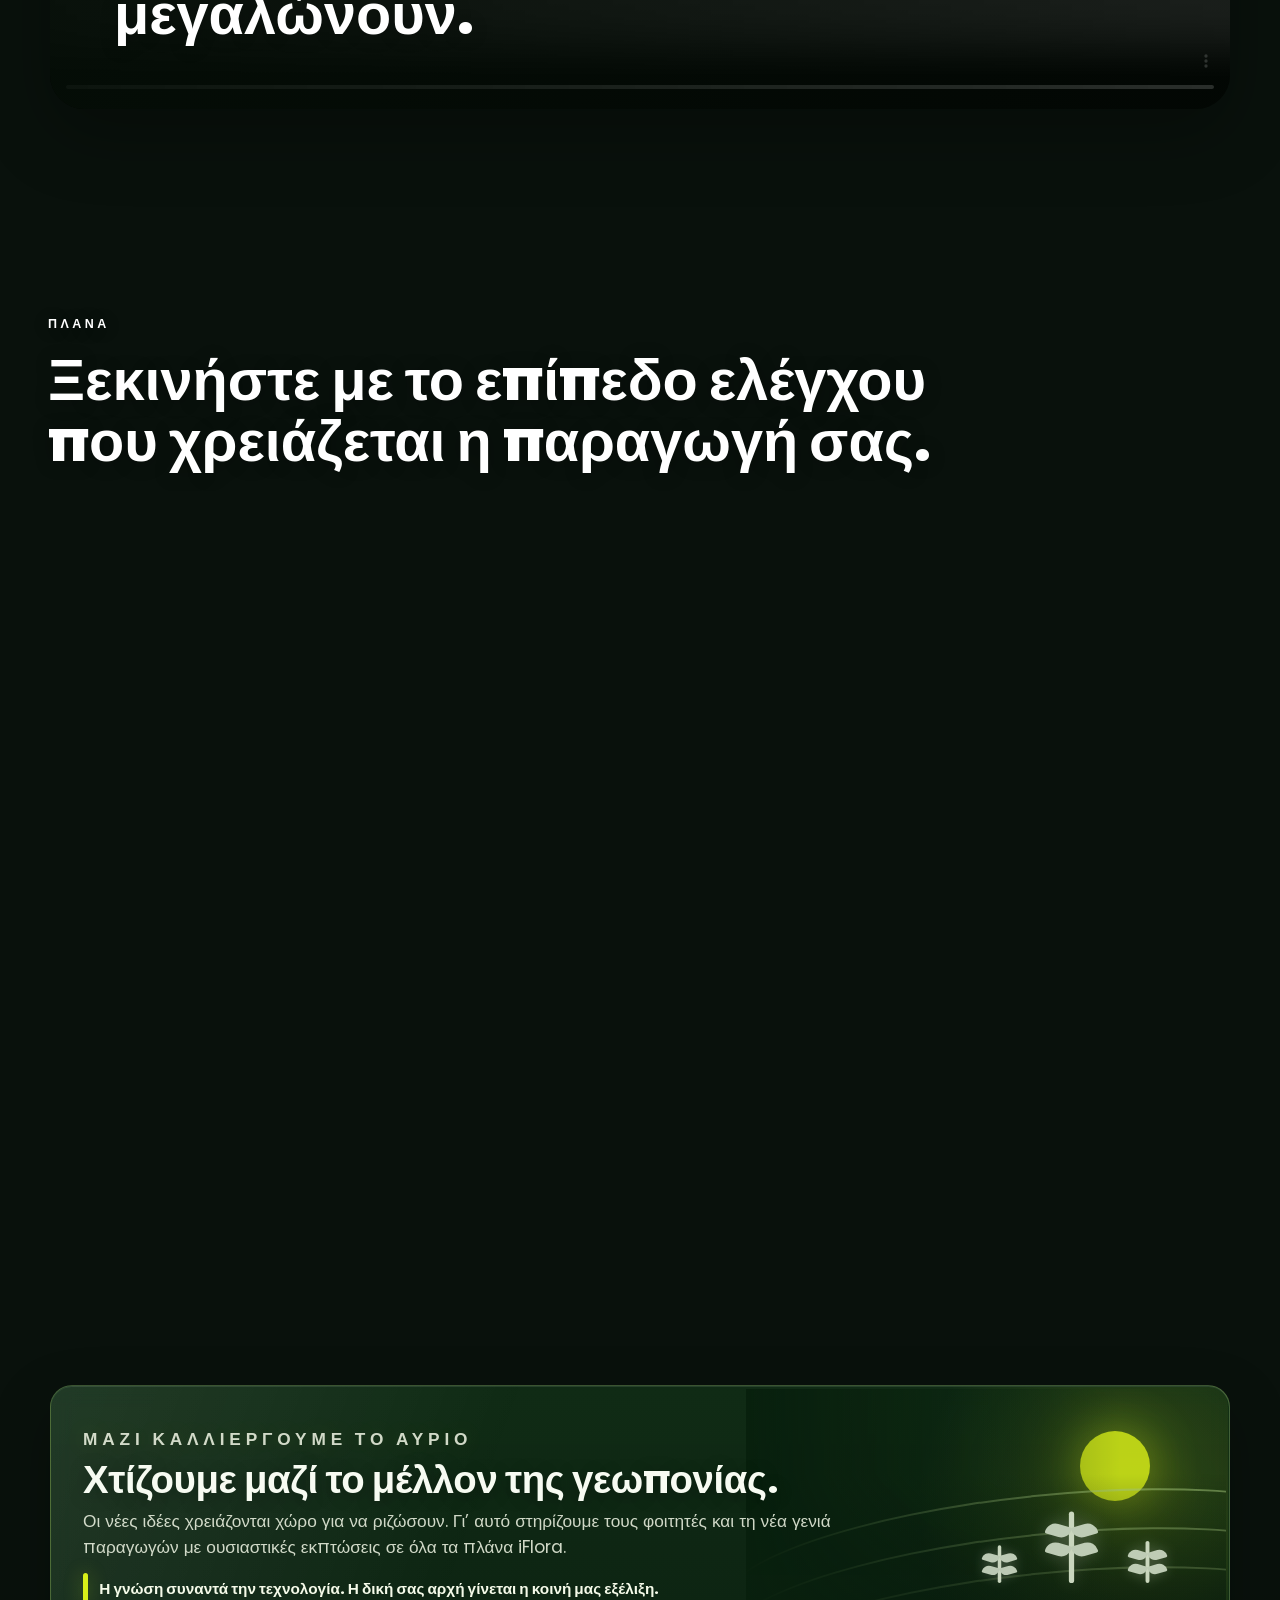
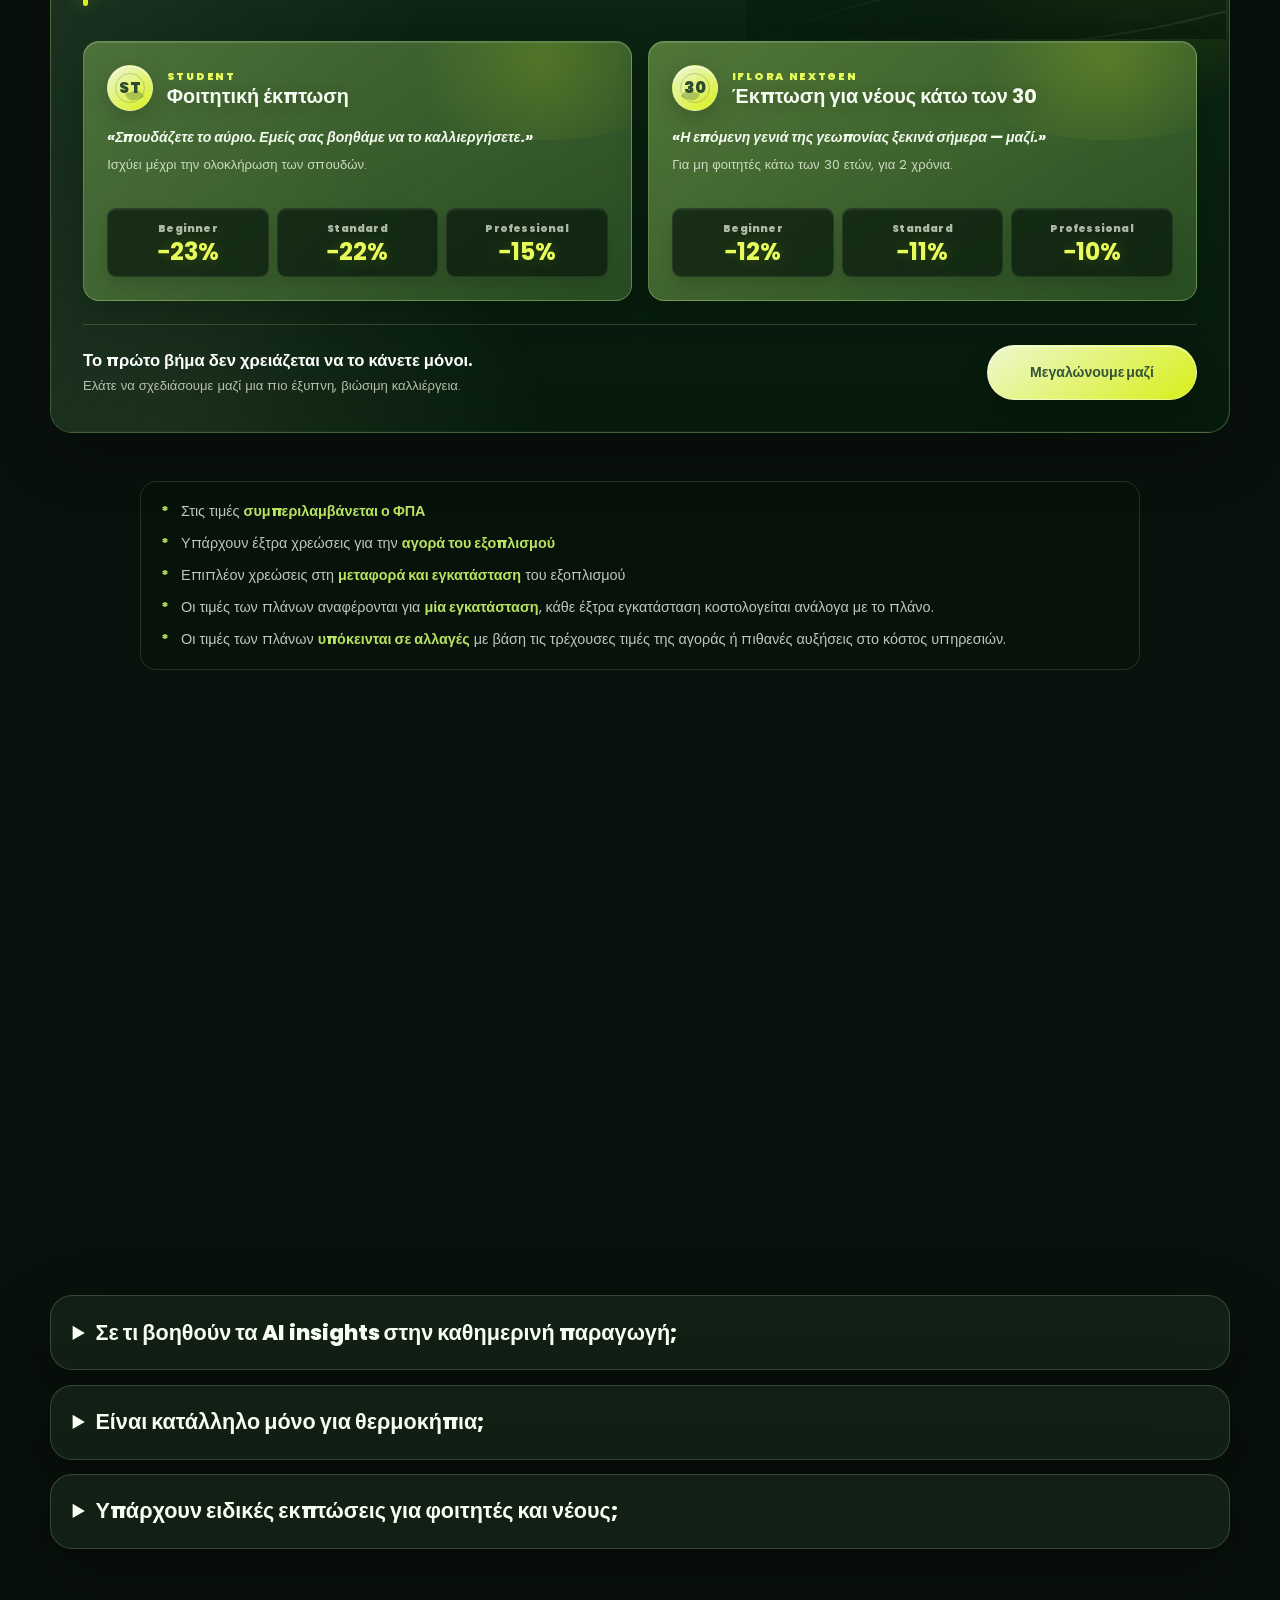
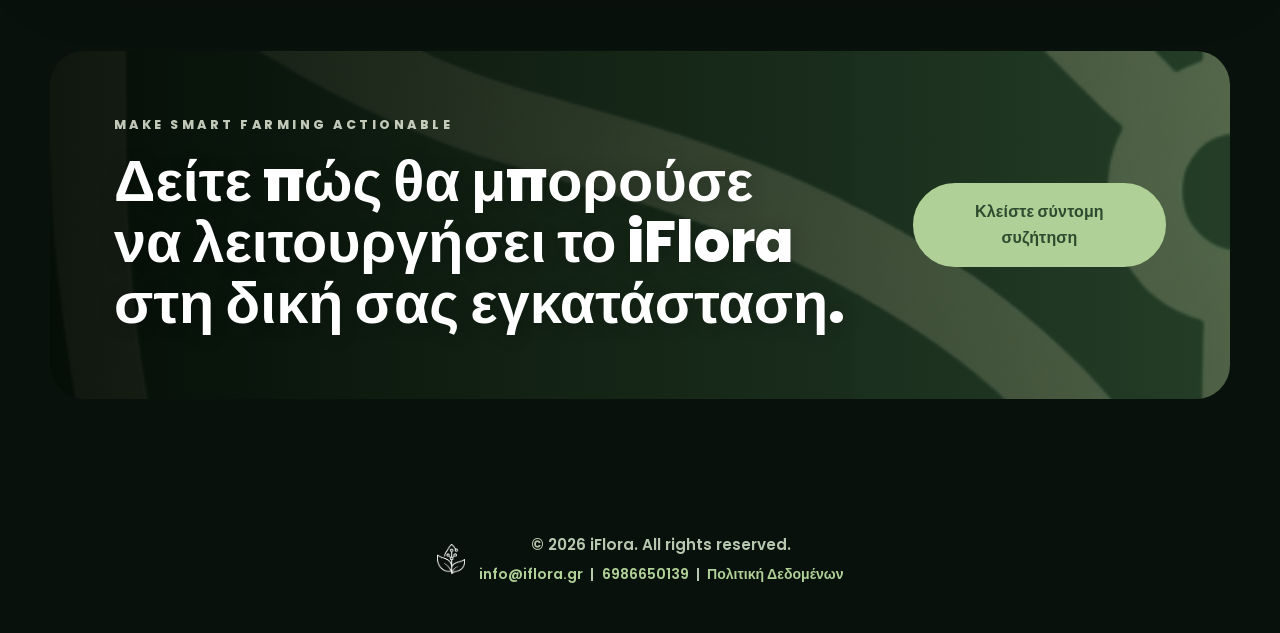
==== commit d3c7dceb: "Invalidate cached blob iframe policy" ====
--- a/index.html
+++ b/index.html
@@ -63,7 +63,7 @@
 		<section class="hero-section">
 			<video class="hero-video" src="media/drone-shot-crops.mp4" muted playsinline autoplay loop preload="auto" aria-hidden="true"></video>
 			<div class="hero-overlay"></div>
-			<iframe class="hero-blob-frame" src="logoswarm.html" title="iFlora live particle mark" aria-hidden="true" tabindex="-1"></iframe>
+			<iframe class="hero-blob-frame" src="logoswarm.html?v=77195c2" title="iFlora live particle mark" aria-hidden="true" tabindex="-1"></iframe>
 			<div class="hero-content reveal">
 				<p class="eyebrow">SMART FARMING & GREENHOUSE IOT</p>
 				<h2>Συνδέστε κάθε αισθητήρα, συσκευή και απόφαση της καλλιέργειας σε ένα έξυπνο σύστημα.</h2>
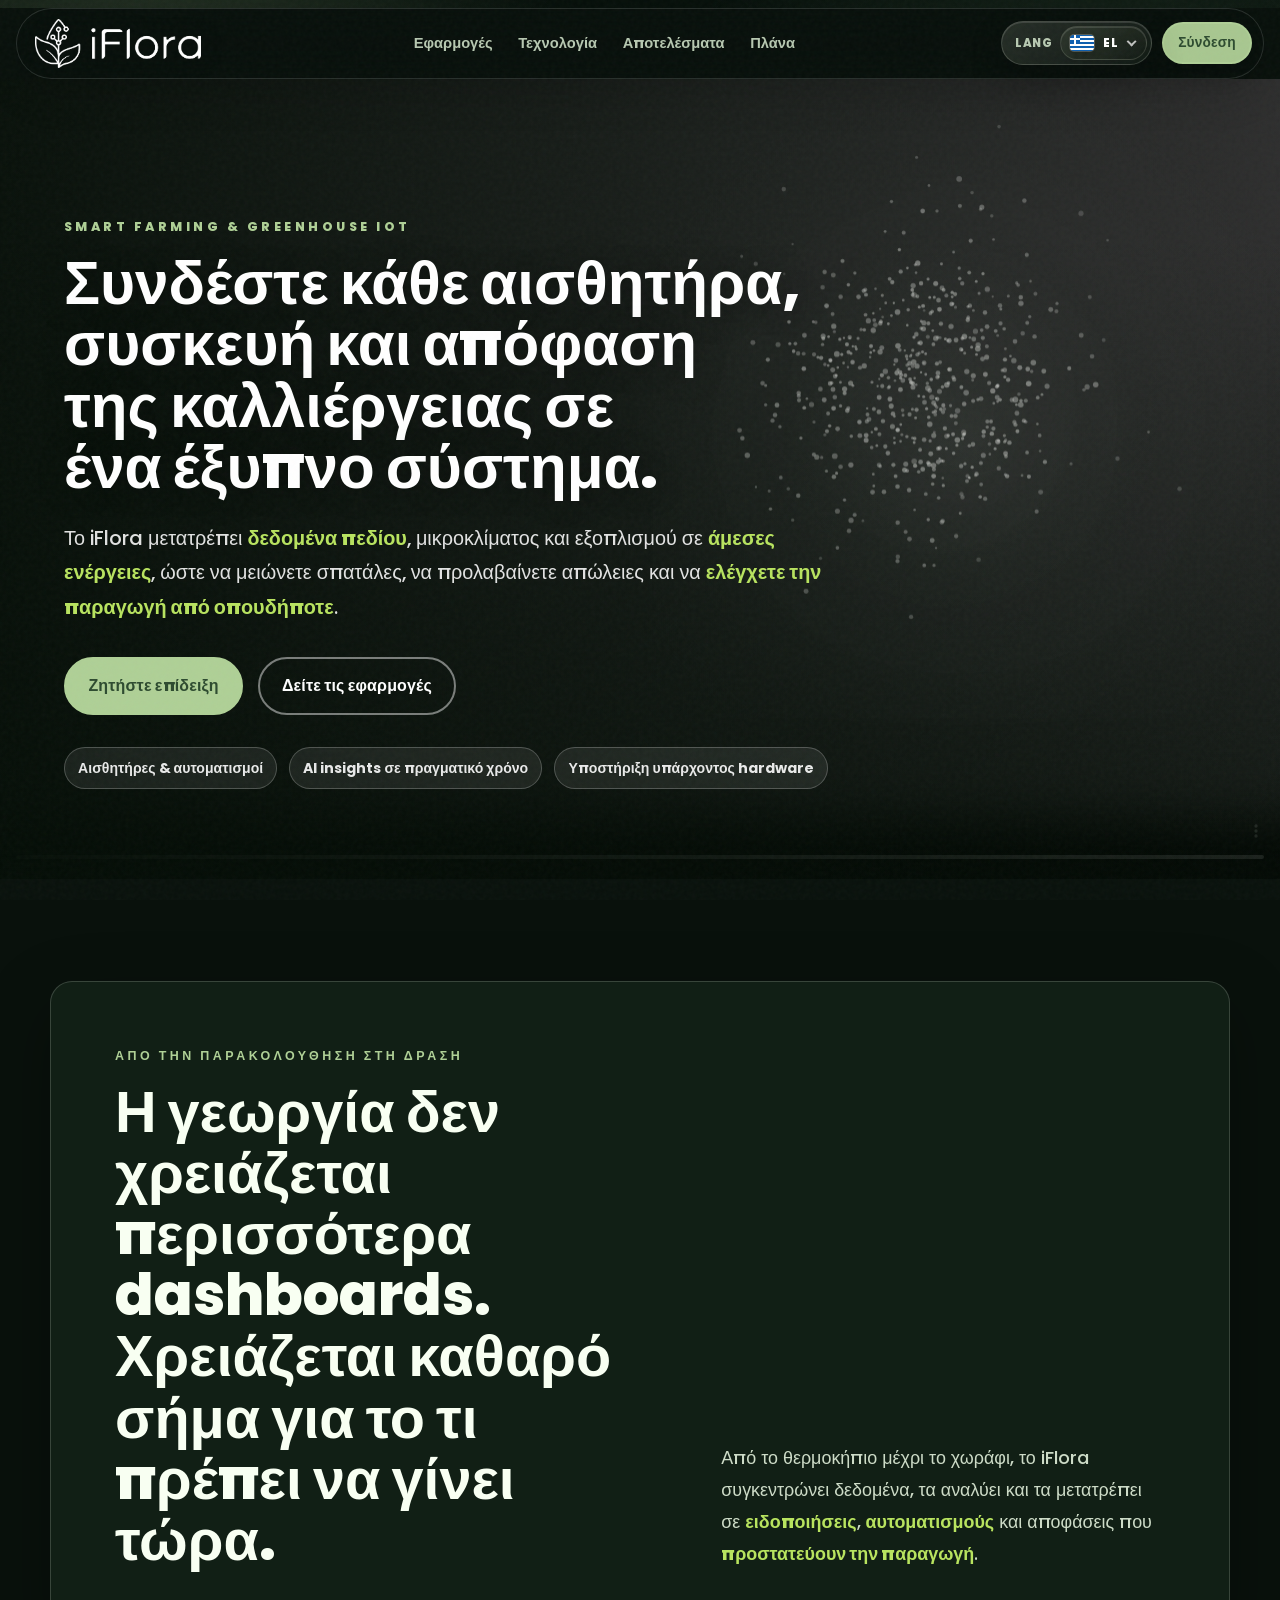
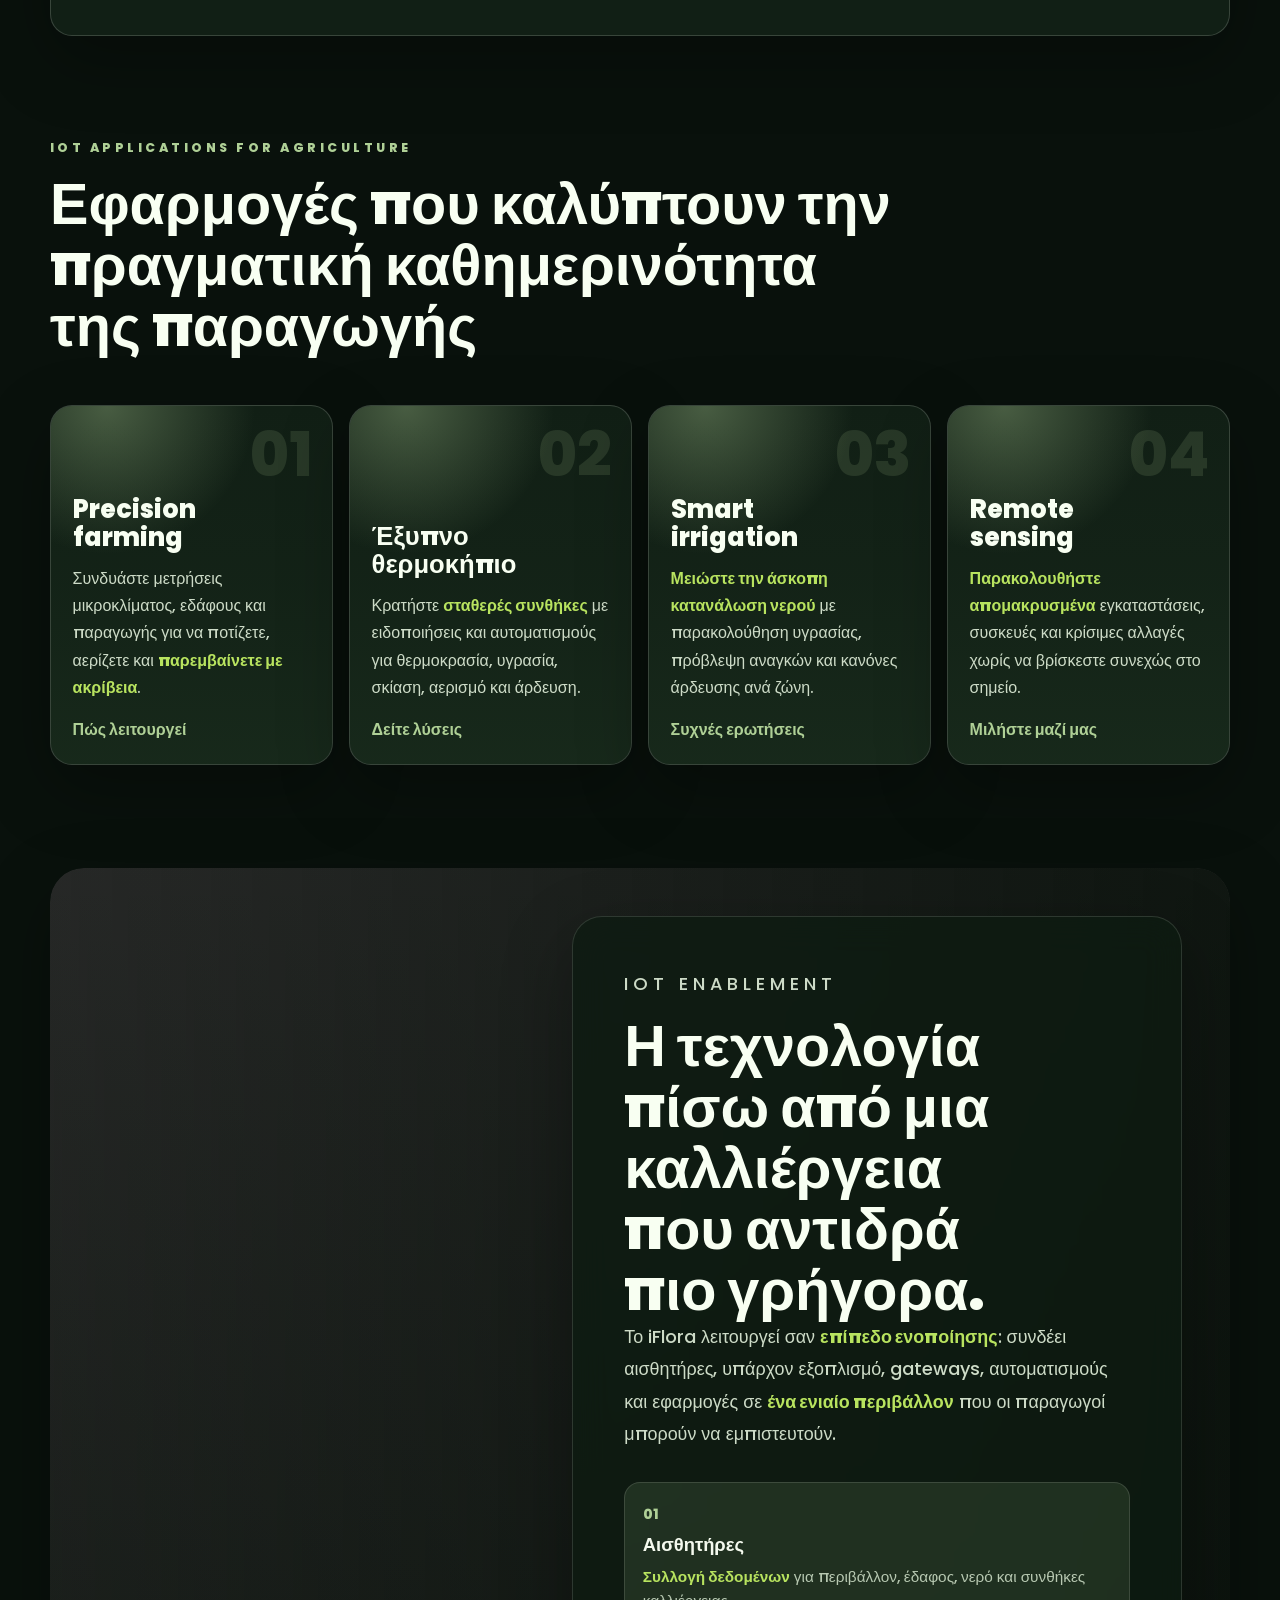
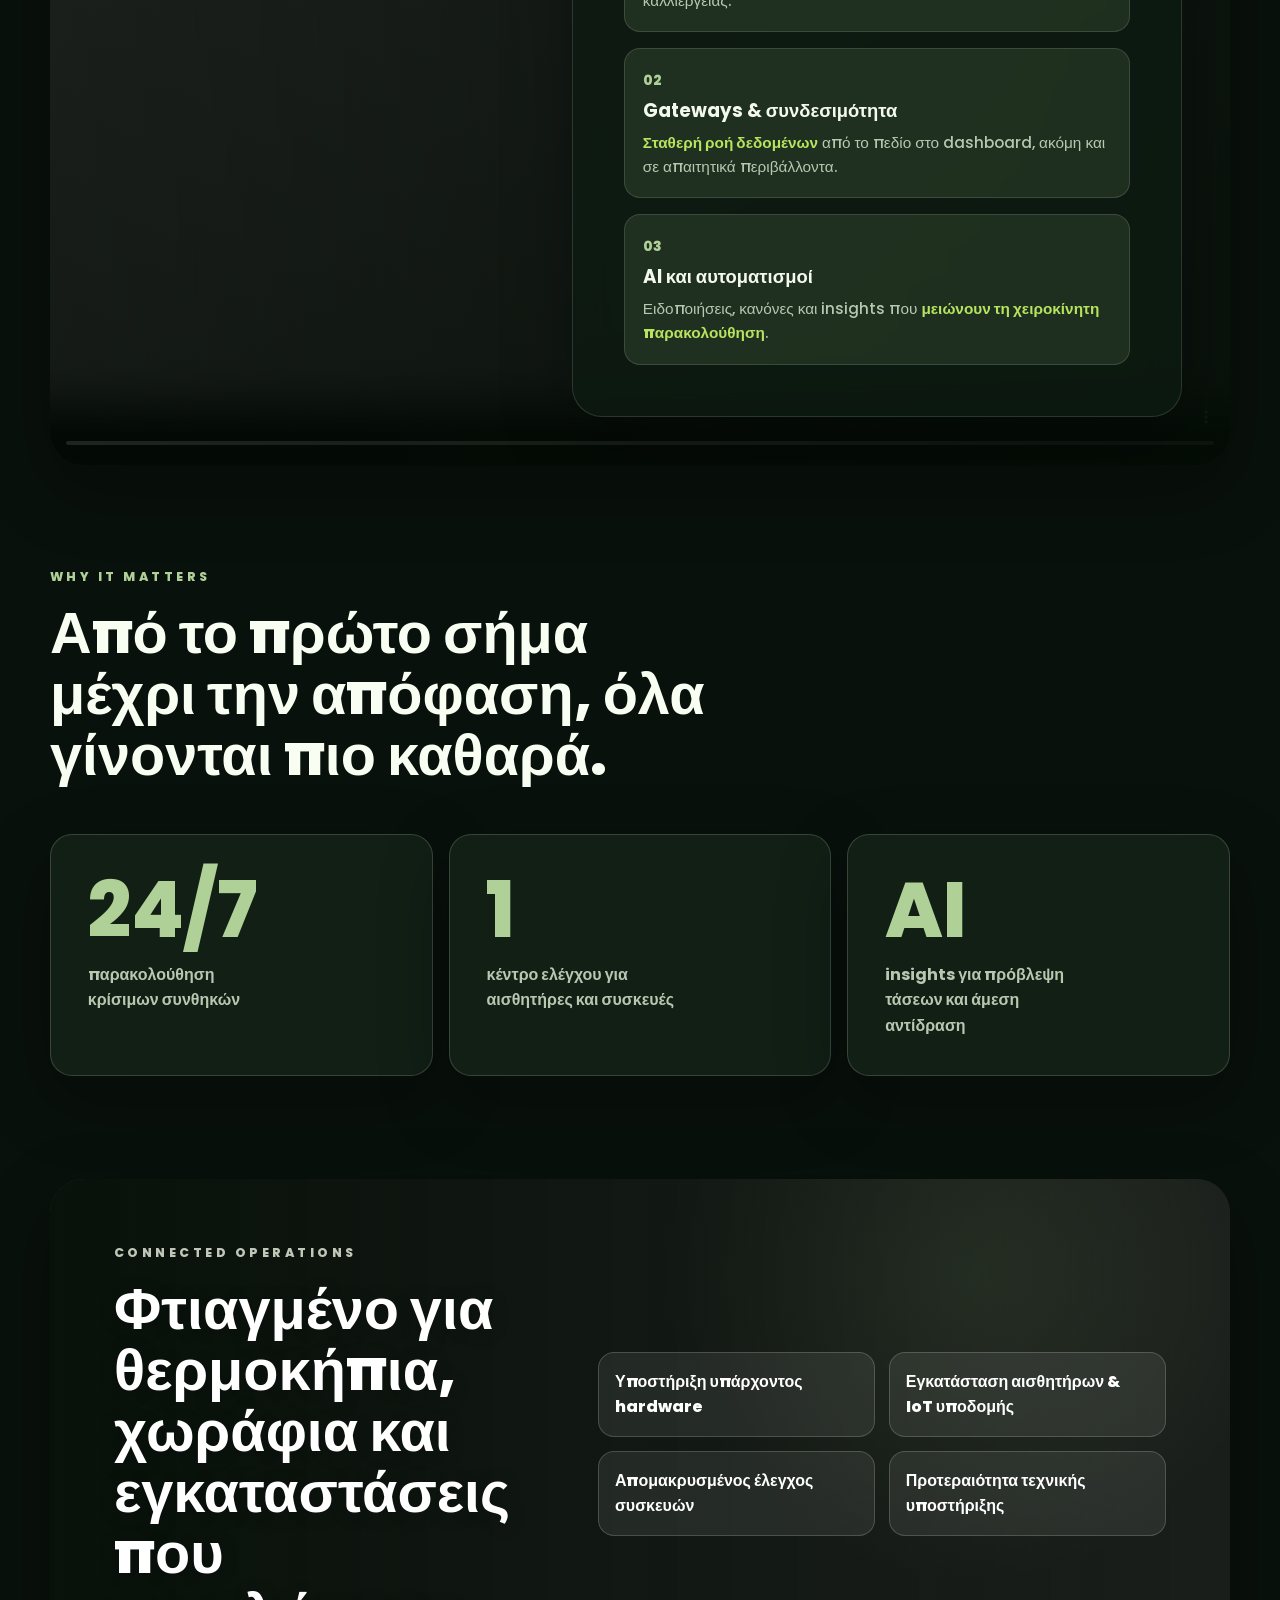
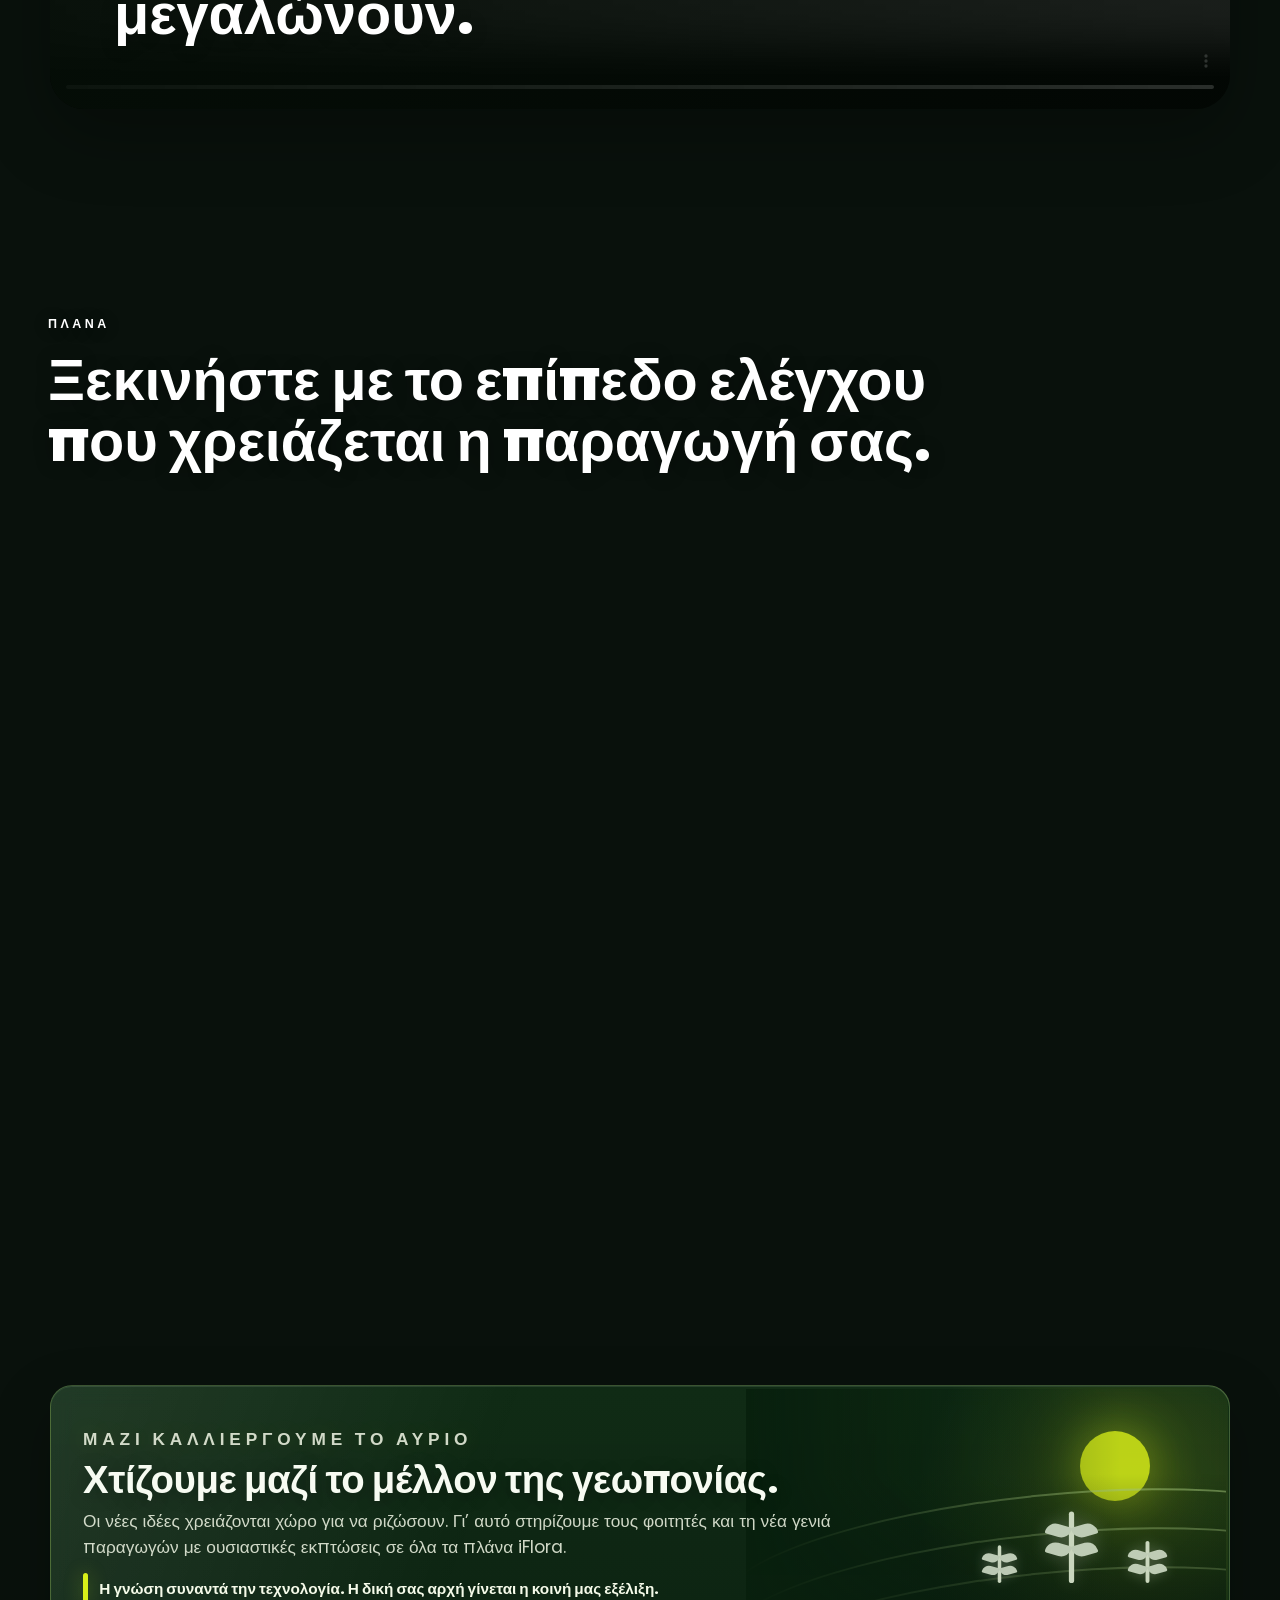
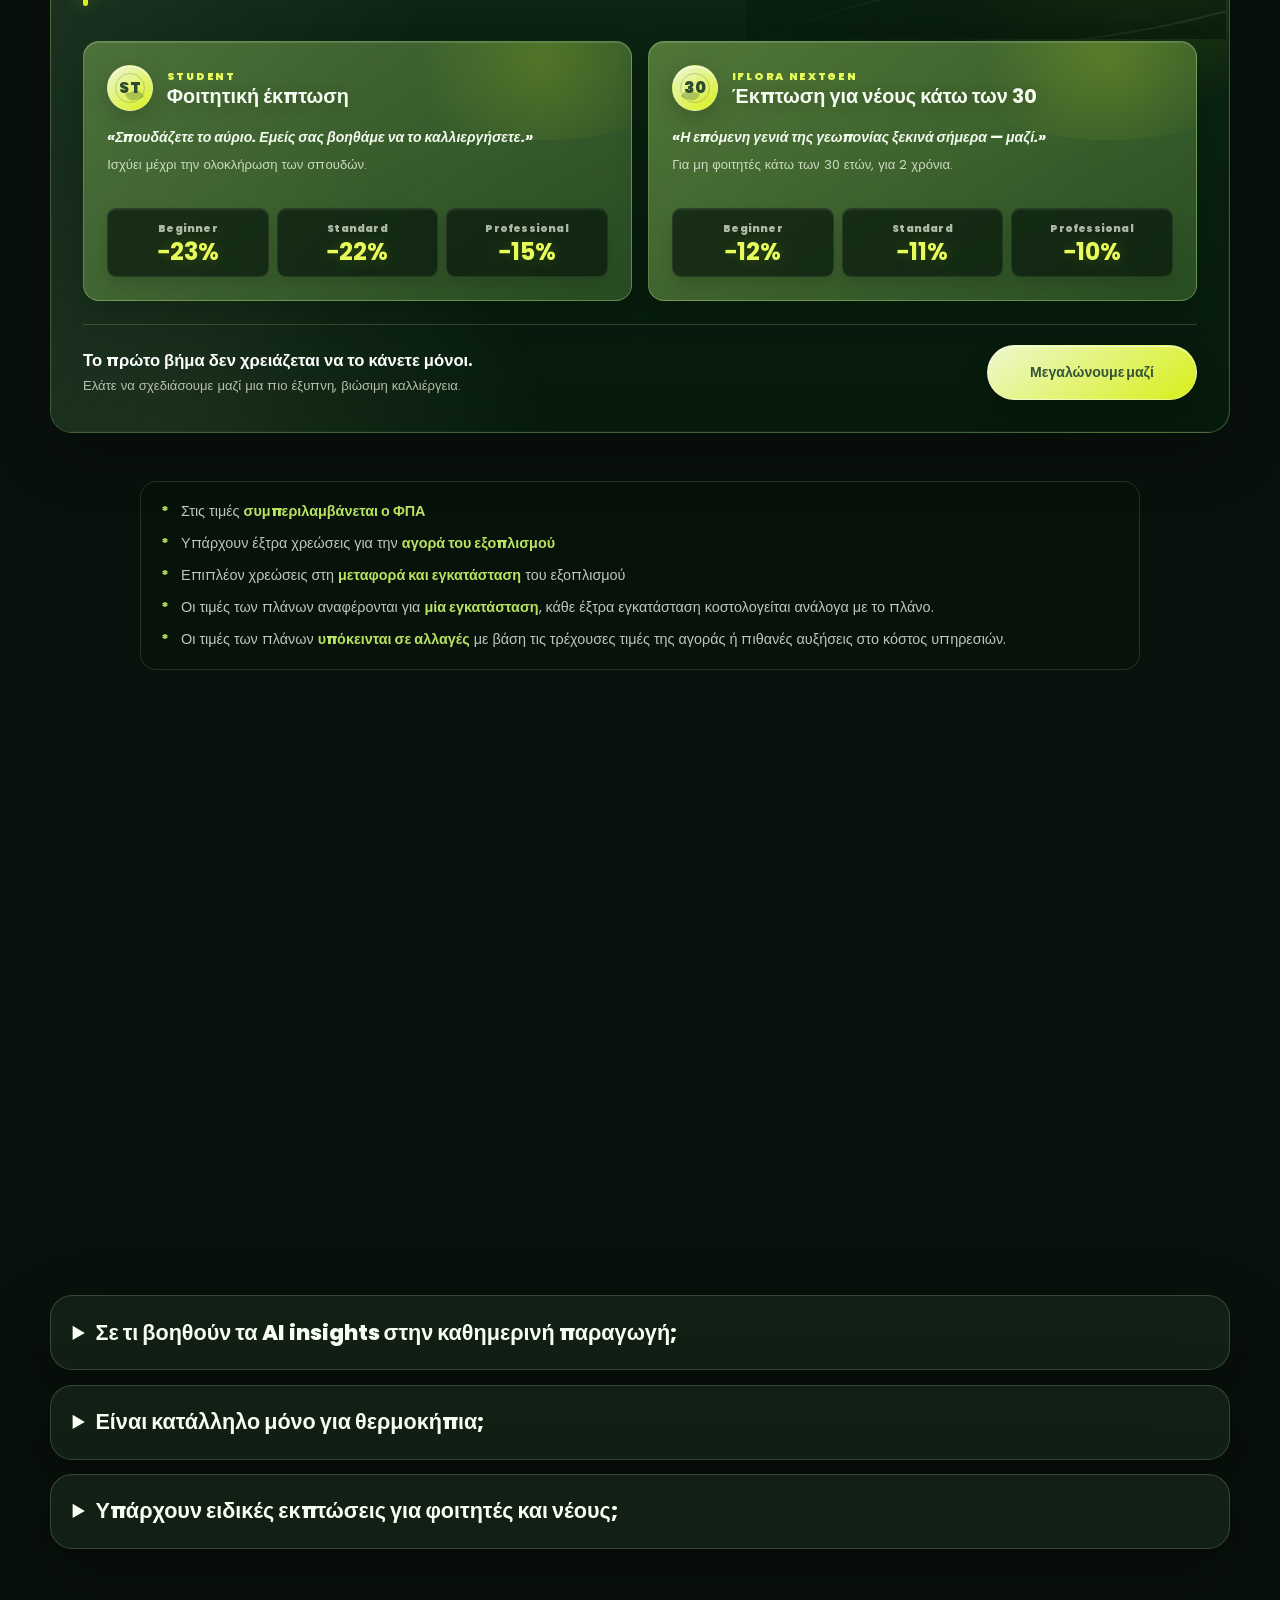
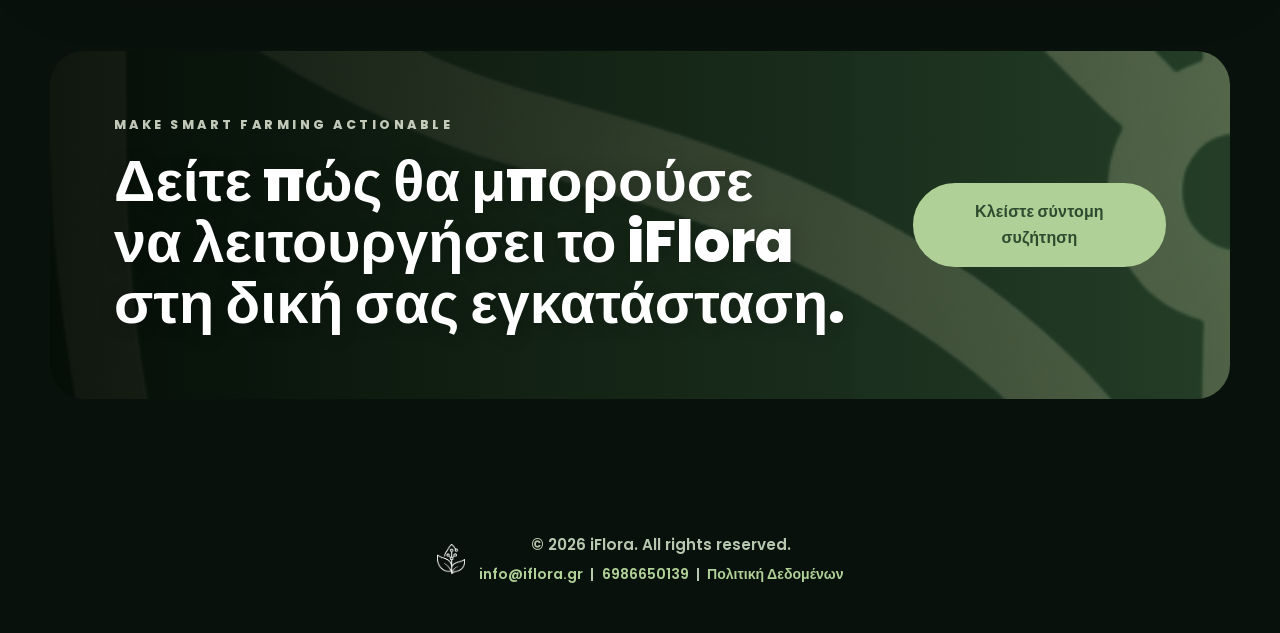
==== commit 0d03b501: "Update index.html" ====
--- a/index.html
+++ b/index.html
@@ -55,7 +55,7 @@
 				<span></span>
 			</button>
 			<a class="btn btn-small btn-login" href="https://dashboard.iflora.gr" rel="noopener" data-dashboard-login>Σύνδεση</a>
-			<a class="btn btn-small btn-outline" href="contact.html">Επικοινωνία</a>
+			<!-- <a class="btn btn-small btn-outline" href="contact.html">Επικοινωνία</a> -->
 		</div>
 	</header>
 
